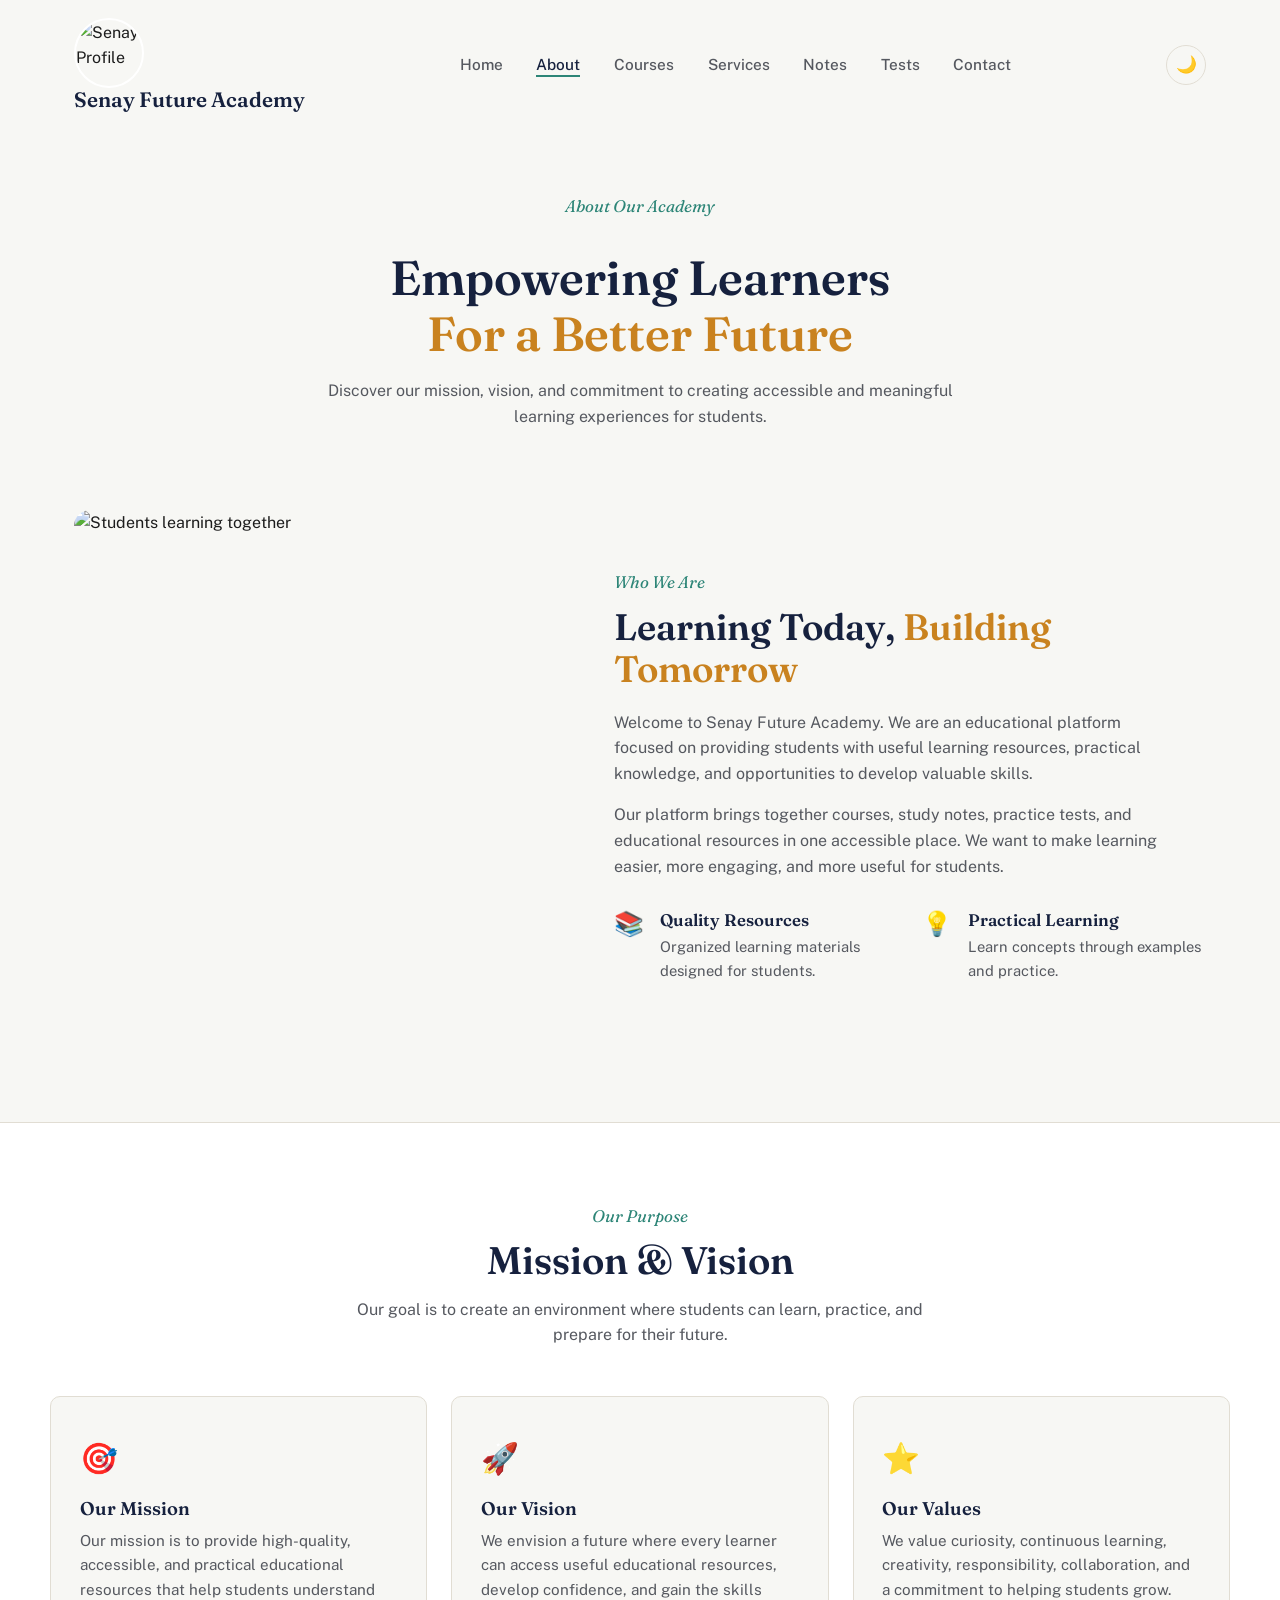
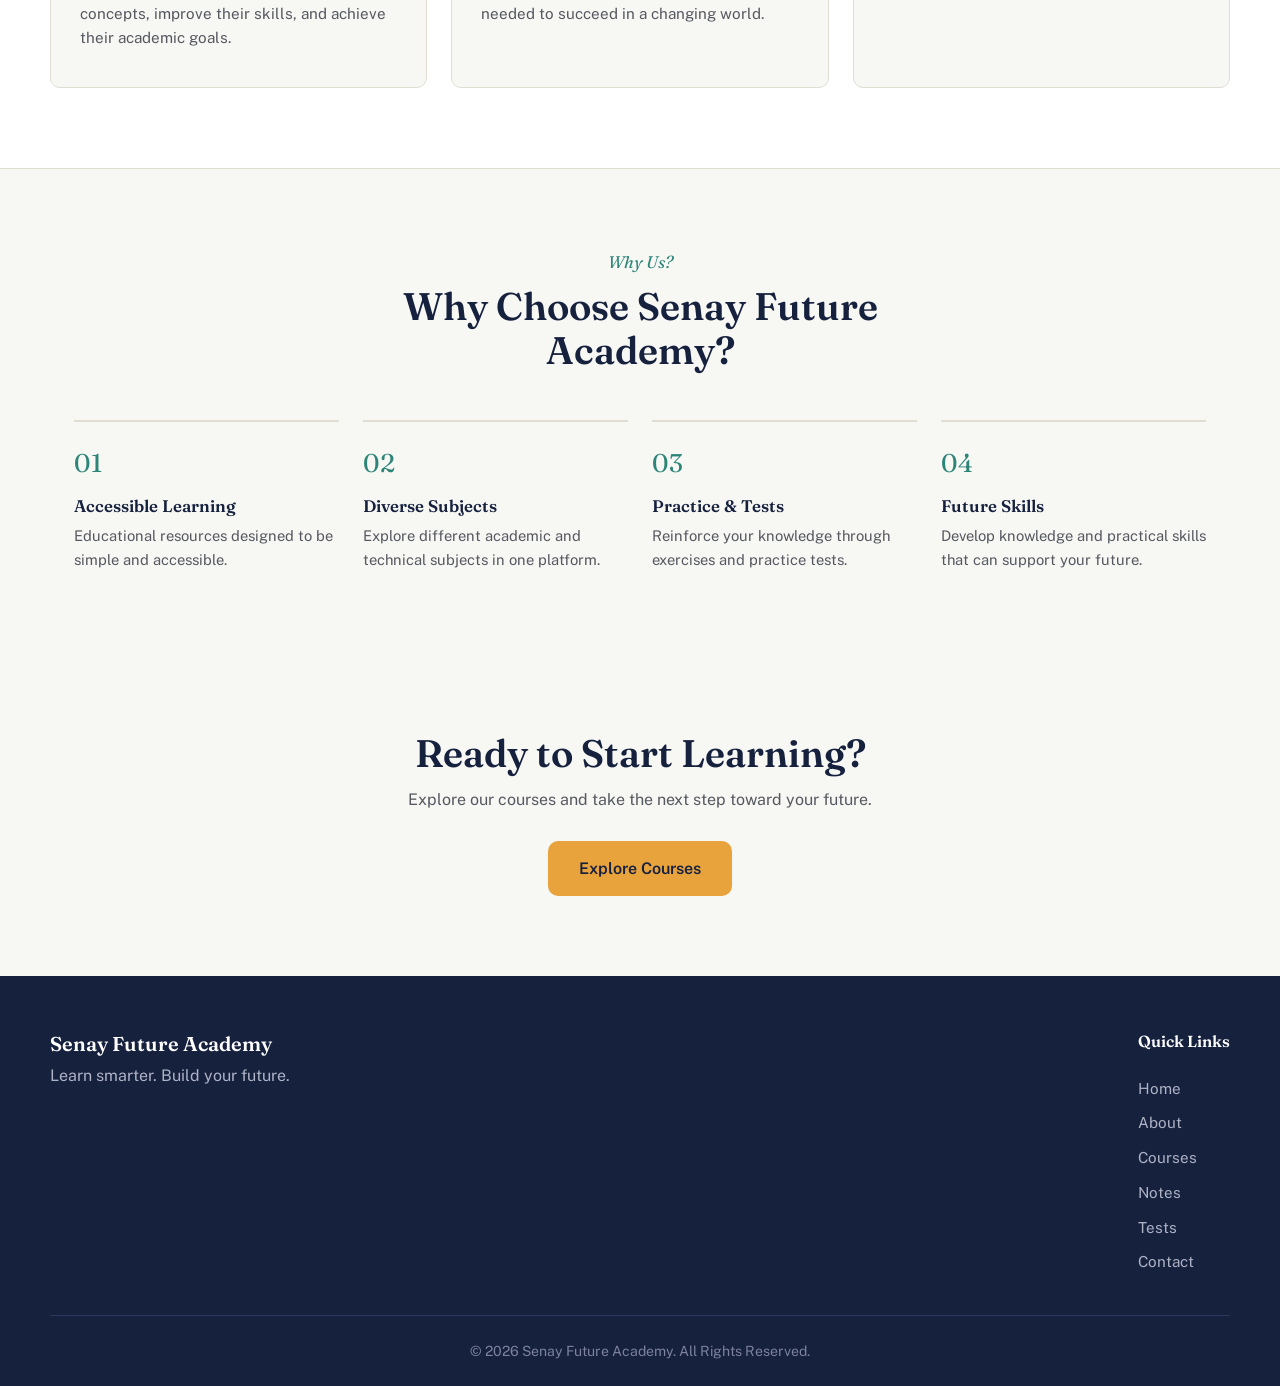
==== about.html @ 38021caa "Add files via upload" ====
<!DOCTYPE html>
<html lang="en">

<head>

    <meta charset="UTF-8">

    <meta name="viewport"
          content="width=device-width, initial-scale=1.0">

    <title>About Us | Senay Future Academy</title>

    <meta name="description"
          content="Learn about Senay Future Academy, our mission, vision, values, and commitment to quality education.">

    <link rel="stylesheet" href="style.css">

</head>


<body>


    <!-- ================= HEADER ================= -->

   <header class="header">

    <!-- Logo -->
    <div class="logo">
        
            <img src="images/profile.png" alt="Senay Profile">
            <h2>Senay Future Academy</h2>
        
    </div>


    <!-- Hamburger Button -->
    <button
        class="menu-toggle"
        id="menuToggle"
        aria-label="Open navigation menu"
        aria-expanded="false">

        ☰

    </button>


    <!-- Navigation -->
    <nav
        class="navbar"
        id="navbar"
        aria-label="Main Navigation">

        <ul>

            <li>
                <a href="index.html" class="active">
                    Home
                </a>
            </li>

            <li>
                <a href="about.html">
                    About
                </a>
            </li>

            <li>
                <a href="courses.html">
                    Courses
                </a>
            </li>

            <li>
                <a href="services.html">
                    Services
                </a>
            </li>

            <li>
                <a href="Notes.html">
                    Notes
                </a>
            </li>

            <li>
                <a href="Testes.html">
                    Tests
                </a>
            </li>

            <li>
                <a href="contact.html">
                    Contact
                </a>
            </li>

        </ul>

    </nav>


    <!-- Dark Mode -->
    <button
        id="themeToggle"
        aria-label="Toggle dark mode"
        title="Toggle dark mode">

        🌙

    </button>

</header>



    <!-- ================= ABOUT HERO ================= -->

    <main>

        <section class="about-hero">

            <div class="about-hero-content">

                <span class="hero-tag">
                    About Our Academy
                </span>

                <h1>
                    Empowering Learners
                    <span>For a Better Future</span>
                </h1>

                <p>
                    Discover our mission, vision, and commitment
                    to creating accessible and meaningful learning
                    experiences for students.
                </p>

            </div>

        </section>



        <!-- ================= WHO WE ARE ================= -->

        <section class="about-main">

            <div class="about-image-wrapper">

                <img src="images/about.jpg"
                     alt="Students learning together"
                     class="about-image">

            </div>


            <div class="about-text">

                <span class="about-label">
                    Who We Are
                </span>

                <h2>
                    Learning Today,
                    <span>Building Tomorrow</span>
                </h2>

                <p>
                    Welcome to Senay Future Academy. We are an
                    educational platform focused on providing
                    students with useful learning resources,
                    practical knowledge, and opportunities to
                    develop valuable skills.
                </p>

                <p>
                    Our platform brings together courses, study
                    notes, practice tests, and educational
                    resources in one accessible place. We want
                    to make learning easier, more engaging, and
                    more useful for students.
                </p>


                <div class="about-highlights">

                    <div class="about-highlight">

                        <div class="highlight-icon">
                            📚
                        </div>

                        <div>

                            <h3>
                                Quality Resources
                            </h3>

                            <p>
                                Organized learning materials
                                designed for students.
                            </p>

                        </div>

                    </div>


                    <div class="about-highlight">

                        <div class="highlight-icon">
                            💡
                        </div>

                        <div>

                            <h3>
                                Practical Learning
                            </h3>

                            <p>
                                Learn concepts through examples
                                and practice.
                            </p>

                        </div>

                    </div>

                </div>

            </div>

        </section>



        <!-- ================= MISSION & VISION ================= -->

        <section class="mission-section">

            <div class="section-heading">

                <span>
                    Our Purpose
                </span>

                <h2>
                    Mission & Vision
                </h2>

                <p>
                    Our goal is to create an environment where
                    students can learn, practice, and prepare
                    for their future.
                </p>

            </div>


            <div class="mission-container">


                <!-- Mission -->

                <article class="mission-card">

                    <div class="mission-icon">
                        🎯
                    </div>

                    <h3>
                        Our Mission
                    </h3>

                    <p>
                        Our mission is to provide high-quality,
                        accessible, and practical educational
                        resources that help students understand
                        concepts, improve their skills, and
                        achieve their academic goals.
                    </p>

                </article>


                <!-- Vision -->

                <article class="mission-card">

                    <div class="mission-icon">
                        🚀
                    </div>

                    <h3>
                        Our Vision
                    </h3>

                    <p>
                        We envision a future where every learner
                        can access useful educational resources,
                        develop confidence, and gain the skills
                        needed to succeed in a changing world.
                    </p>

                </article>


                <!-- Values -->

                <article class="mission-card">

                    <div class="mission-icon">
                        ⭐
                    </div>

                    <h3>
                        Our Values
                    </h3>

                    <p>
                        We value curiosity, continuous learning,
                        creativity, responsibility, collaboration,
                        and a commitment to helping students grow.
                    </p>

                </article>

            </div>

        </section>



        <!-- ================= WHY CHOOSE US ================= -->

        <section class="about-benefits">

            <div class="section-heading">

                <span>
                    Why Us?
                </span>

                <h2>
                    Why Choose Senay Future Academy?
                </h2>

            </div>


            <div class="benefits-grid">


                <div class="benefit-item">

                    <span>01</span>

                    <h3>
                        Accessible Learning
                    </h3>

                    <p>
                        Educational resources designed to be
                        simple and accessible.
                    </p>

                </div>


                <div class="benefit-item">

                    <span>02</span>

                    <h3>
                        Diverse Subjects
                    </h3>

                    <p>
                        Explore different academic and technical
                        subjects in one platform.
                    </p>

                </div>


                <div class="benefit-item">

                    <span>03</span>

                    <h3>
                        Practice & Tests
                    </h3>

                    <p>
                        Reinforce your knowledge through
                        exercises and practice tests.
                    </p>

                </div>


                <div class="benefit-item">

                    <span>04</span>

                    <h3>
                        Future Skills
                    </h3>

                    <p>
                        Develop knowledge and practical skills
                        that can support your future.
                    </p>

                </div>

            </div>

        </section>



        <!-- ================= CTA ================= -->

        <section class="cta">

            <h2>
                Ready to Start Learning?
            </h2>

            <p>
                Explore our courses and take the next step
                toward your future.
            </p>

            <a href="courses.html"
               class="btn">

                Explore Courses

            </a>

        </section>

    </main>



    <!-- ================= FOOTER ================= -->

    <footer class="footer">

        <div class="footer-content">


            <div class="footer-brand">

                <h2>
                    Senay Future Academy
                </h2>

                <p>
                    Learn smarter. Build your future.
                </p>

            </div>


            <div class="footer-links">

                <h3>
                    Quick Links
                </h3>

                <a href="index.html">
                    Home
                </a>

                <a href="about.html">
                    About
                </a>

                <a href="courses.html">
                    Courses
                </a>

                <a href="Notes.html">
                    Notes
                </a>

                <a href="tests.html">
                    Tests
                </a>

                <a href="contact.html">
                    Contact
                </a>

            </div>

        </div>


        <div class="footer-bottom">

            <p>
                &copy; 2026 Senay Future Academy.
                All Rights Reserved.
            </p>

        </div>

    </footer>



    <!-- JavaScript -->

    <script src="script.js"></script>

</body>

</html>
---- style.css ----
/* =====================================================
   SENAY FUTURE ACADEMY — STYLESHEET
   Palette:  navy #16213E · amber #E8A33D · teal #2D8577
   Type:     "Fraunces" (headings) + "Public Sans" (body/UI)
   ===================================================== */

@import url('https://fonts.googleapis.com/css2?family=Fraunces:opsz,wght@9..144,400;9..144,500;9..144,600;9..144,700&family=Public+Sans:wght@400;500;600;700&display=swap');

:root {
    /* Colors */
    --navy: #16213e;
    --navy-soft: #2a3a63;
    --amber: #e8a33d;
    --amber-dark: #c9821f;
    --teal: #2d8577;
    --paper: #f7f7f4;
    --white: #ffffff;
    --ink: #1c1c1c;
    --ink-soft: #55585f;
    --line: #e1ddd3;

    /* Type */
    --font-display: "Fraunces", Georgia, serif;
    --font-body: "Public Sans", -apple-system, BlinkMacSystemFont, sans-serif;

    /* Layout */
    --max-width: 1180px;
    --radius: 10px;
    --gap: 1.5rem;

    /* Motion */
    --ease: cubic-bezier(0.4, 0, 0.2, 1);
}

/* -------------------- Dark mode palette -------------------- */
body.dark-mode {
    --paper: #12141c;
    --white: #1a1d29;
    --ink: #f1f0ec;
    --ink-soft: #b7b8bf;
    --line: #2c2f3d;
    --navy: #e8e9f0;
    --navy-soft: #c7c9d8;
}

/* -------------------- Reset -------------------- */
* {
    margin: 0;
    padding: 0;
    box-sizing: border-box;
}

html {
    scroll-behavior: smooth;
}

body {
    font-family: var(--font-body);
    color: var(--ink);
    background: var(--paper);
    line-height: 1.6;
    transition: background 0.3s var(--ease), color 0.3s var(--ease);
    overflow-x: hidden;
}

img {
    max-width: 100%;
    display: block;
}

a {
    text-decoration: none;
    color: inherit;
}

ul {
    list-style: none;
}

h1, h2, h3 {
    font-family: var(--font-display);
    color: var(--navy);
    line-height: 1.15;
    font-weight: 600;
}

p {
    color: var(--ink-soft);
}

.container-width {
    max-width: var(--max-width);
    margin: 0 auto;
    padding: 0 1.5rem;
}

/* Respect reduced motion */
@media (prefers-reduced-motion: reduce) {
    *, *::before, *::after {
        animation-duration: 0.01ms !important;
        animation-iteration-count: 1 !important;
        transition-duration: 0.01ms !important;
        scroll-behavior: auto !important;
    }
}

/* Visible keyboard focus everywhere */
a:focus-visible,
button:focus-visible {
    outline: 2px solid var(--teal);
    outline-offset: 3px;
    border-radius: 4px;
}

/* -------------------- Buttons -------------------- */
.btn {
    display: inline-block;
    padding: 0.85rem 1.9rem;
    background: blue;
    color: var(--navy);
    font-weight: 600;
    border-radius: var(--radius);
    border: 1px solid transparent;
    transition: transform 0.2s var(--ease), background 0.2s var(--ease);
}

.btn:hover {
    background: var(--amber-dark);
    transform: translateY(-2px);
}

.secondary-btn {
    background: transparent;
    color: var(--navy);
    border: 1px solid var(--navy);
}

body.dark-mode .secondary-btn {
    color: var(--ink);
    border-color: var(--ink-soft);
}

.secondary-btn:hover {
    background: var(--navy);
    color: var(--white);
}

.center-button {
    text-align: center;
    margin-top: 2.5rem;
}

/* =====================================================
   HEADER
   ===================================================== */
.header {
    display: flex;
    align-items: center;
    justify-content: space-between;
    max-width: var(--max-width);
    margin: 0 auto;
    padding: 1.1rem 1.5rem;
    position: relative;
    z-index: 100;
}

.logo a h2 {
    font-size: 1.35rem;
    letter-spacing: -0.01em;
}

.navbar ul {
    display: flex;
    gap: 2.1rem;
}

.navbar a {
    font-weight: 500;
    font-size: 0.96rem;
    color: var(--ink-soft);
    position: relative;
    padding-bottom: 4px;
}

.navbar a::after {
    content: "";
    position: absolute;
    left: 0;
    bottom: 0;
    width: 0;
    height: 2px;
    background: var(--teal);
    transition: width 0.25s var(--ease);
}

.navbar a:hover,
.navbar a.active {
    color: var(--navy);
}

body.dark-mode .navbar a.active,
body.dark-mode .navbar a:hover {
    color: var(--ink);
}

.navbar a:hover::after,
.navbar a.active::after {
    width: 100%;
}

.menu-toggle {
    display: none;
    background: none;
    border: none;
    font-size: 1.6rem;
    color: var(--navy);
    cursor: pointer;
}

#themeToggle {
    background: none;
    border: 1px solid var(--line);
    border-radius: 50%;
    width: 40px;
    height: 40px;
    font-size: 1.05rem;
    cursor: pointer;
    transition: transform 0.3s var(--ease), background 0.2s var(--ease);
}

#themeToggle:hover {
    transform: rotate(20deg);
    background: var(--white);
}

/* -------------------- Mobile nav -------------------- */
@media (max-width: 860px) {
    .menu-toggle {
        display: block;
        order: 3;
    }

    .navbar {
        position: absolute;
        top: 100%;
        left: 0;
        right: 0;
        background: var(--white);
        border-bottom: 1px solid var(--line);
        max-height: 0;
        overflow: hidden;
        transition: max-height 0.35s var(--ease);
    }

    .navbar.open {
        max-height: 420px;
    }

    .navbar ul {
        flex-direction: column;
        gap: 0;
        padding: 0.5rem 1.5rem 1.5rem;
    }

    .navbar li {
        border-top: 1px solid var(--line);
    }

    .navbar a {
        display: block;
        padding: 0.9rem 0;
    }

    .navbar a::after {
        display: none;
    }
}

/* =====================================================
   HERO
   ===================================================== */
.hero {
    max-width: var(--max-width);
    margin: 0 auto;
    padding: 3rem 1.5rem 5rem;
    display: grid;
    grid-template-columns: 1.05fr 0.95fr;
    gap: 3rem;
    align-items: center;
}

.hero-tag {
    display: inline-block;
    font-family: var(--font-display);
    font-style: italic;
    color: var(--teal);
    font-size: 1.05rem;
    margin-bottom: 1rem;
}

.hero-text h1 {
    font-size: clamp(2.4rem, 4.2vw, 3.4rem);
    max-width: 12ch;
}

.hero-text h1 span {
    color: var(--amber-dark);
}

body.dark-mode .hero-text h1 span {
    color: var(--amber);
}

.hero-text p {
    margin: 1.4rem 0 2rem;
    max-width: 46ch;
    font-size: 1.05rem;
}

.hero-buttons {
    display: flex;
    gap: 1rem;
    flex-wrap: wrap;
}

.hero-image img {
    border-radius: 16px;
    aspect-ratio: 4 / 3.2;
    object-fit: cover;
}

@media (max-width: 860px) {
    .hero {
        grid-template-columns: 1fr;
        padding-top: 1.5rem;
        text-align: left;
    }

    .hero-image {
        order: -1;
    }
}

/* =====================================================
   SECTION HEADING (shared)
   ===================================================== */
.section-heading {
    max-width: 620px;
    margin: 0 auto 3rem;
    text-align: center;
}

.section-heading span {
    font-family: var(--font-display);
    font-style: italic;
    color: var(--teal);
    font-size: 1.05rem;
}

.section-heading h2 {
    font-size: clamp(1.9rem, 3vw, 2.4rem);
    margin: 0.5rem 0 0.9rem;
}

/* =====================================================
   FEATURES
   ===================================================== */
.features {
    max-width: var(--max-width);
    margin: 0 auto;
    padding: 2rem 1.5rem 5rem;
}

.feature-container {
    display: grid;
    grid-template-columns: repeat(4, 1fr);
    gap: var(--gap);
}

.feature-box {
    background: var(--white);
    border: 1px solid var(--line);
    border-radius: var(--radius);
    padding: 2rem 1.6rem;
    transition: border-color 0.25s var(--ease), transform 0.25s var(--ease);
}

.feature-box:hover {
    border-color: var(--teal);
    transform: translateY(-4px);
}

.feature-icon {
    font-size: 1.9rem;
    margin-bottom: 1rem;
}

.feature-box h3 {
    font-size: 1.15rem;
    margin-bottom: 0.5rem;
}

.feature-box p {
    font-size: 0.95rem;
}

@media (max-width: 860px) {
    .feature-container {
        grid-template-columns: 1fr 1fr;
    }
}

@media (max-width: 560px) {
    .feature-container {
        grid-template-columns: 1fr;
    }
}

/* =====================================================
   FEATURED COURSES
   ===================================================== */
.featured-courses {
    background: var(--white);
    padding: 5rem 1.5rem;
    border-top: 1px solid var(--line);
    border-bottom: 1px solid var(--line);
}

.course-container {
    max-width: var(--max-width);
    margin: 0 auto;
    display: grid;
    grid-template-columns: repeat(3, 1fr);
    gap: var(--gap);
}

.course-card {
    background: var(--paper);
    border: 1px solid var(--line);
    border-radius: var(--radius);
    padding: 2.2rem 1.8rem;
}

.course-icon {
    font-size: 1.9rem;
    margin-bottom: 1rem;
}

.course-card h3 {
    font-size: 1.2rem;
    margin-bottom: 0.6rem;
}

.course-card p {
    font-size: 0.95rem;
    margin-bottom: 1.2rem;
}

.course-card > a {
    color: var(--teal);
    font-weight: 600;
    font-size: 0.95rem;
}

.course-card > a:hover {
    text-decoration: underline;
}

@media (max-width: 860px) {
    .course-container {
        grid-template-columns: 1fr;
    }
}

/* =====================================================
   ABOUT PREVIEW
   ===================================================== */



   

/* =====================================================
   CTA
   ===================================================== */
.cta {
    max-width: var(--max-width);
    margin: 0 auto;
    padding: 5rem 1.5rem;
    text-align: center;
}

.cta h2 {
    font-size: clamp(1.9rem, 3vw, 2.4rem);
    margin-bottom: 0.7rem;
}

.cta p {
    margin-bottom: 1.8rem;
}

/* =====================================================
   FOOTER
   ===================================================== */
.footer {
    background: var(--navy);
    padding: 3.5rem 1.5rem 1.5rem;
}

.footer-content {
    max-width: var(--max-width);
    margin: 0 auto;
    display: flex;
    justify-content: space-between;
    flex-wrap: wrap;
    gap: 2.5rem;
    padding-bottom: 2.5rem;
    border-bottom: 1px solid #2c3760;
}

.footer-brand h2 {
    color: var(--white);
    font-size: 1.25rem;
    margin-bottom: 0.5rem;
}

.footer-brand p {
    color: #aeb3c6;
}

.footer-links h3 {
    color: var(--white);
    font-size: 1rem;
    margin-bottom: 1rem;
}

.footer-links {
    display: flex;
    flex-direction: column;
    gap: 0.65rem;
}

.footer-links a {
    color: #aeb3c6;
    font-size: 0.95rem;
}

.footer-links a:hover {
    color: var(--amber);
}

.footer-bottom {
    max-width: var(--max-width);
    margin: 0 auto;
    padding-top: 1.5rem;
    text-align: center;
}

.footer-bottom p {
    color: #7c82a0;
    font-size: 0.88rem;
}

/* =====================================================
   ENTRANCE ANIMATION (one orchestrated hero moment)
   ===================================================== */
.hero-text > * {
    opacity: 0;
    transform: translateY(14px);
    animation: rise 0.7s var(--ease) forwards;
}

.hero-tag { animation-delay: 0.05s; }
.hero-text h1 { animation-delay: 0.15s; }
.hero-text p { animation-delay: 0.25s; }
.hero-buttons { animation-delay: 0.35s; }

.hero-image {
    opacity: 0;
    animation: rise 0.8s var(--ease) 0.2s forwards;
}

@keyframes rise {
    to {
        opacity: 1;
        transform: translateY(0);
    }
}

/* Scroll-reveal for sections below the fold (class added by script.js) */
.reveal {
    opacity: 0;
    transform: translateY(18px);
    transition: opacity 0.6s var(--ease), transform 0.6s var(--ease);
}

.reveal.is-visible {
    opacity: 1;
    transform: translateY(0);
}
/* =====================================================
   SENAY FUTURE ACADEMY — STYLESHEET
   Palette:  navy #16213E · amber #E8A33D · teal #2D8577
   Type:     "Fraunces" (headings) + "Public Sans" (body/UI)
   ===================================================== */

@import url('https://fonts.googleapis.com/css2?family=Fraunces:opsz,wght@9..144,400;9..144,500;9..144,600;9..144,700&family=Public+Sans:wght@400;500;600;700&display=swap');

:root {
    /* Colors */
    --navy: #16213e;
    --navy-soft: #2a3a63;
    --amber: #e8a33d;
    --amber-dark: #c9821f;
    --teal: #2d8577;
    --paper: #f7f7f4;
    --white: #ffffff;
    --ink: #1c1c1c;
    --ink-soft: #55585f;
    --line: #e1ddd3;

    /* Type */
    --font-display: "Fraunces", Georgia, serif;
    --font-body: "Public Sans", -apple-system, BlinkMacSystemFont, sans-serif;

    /* Layout */
    --max-width: 1180px;
    --radius: 10px;
    --gap: 1.5rem;

    /* Motion */
    --ease: cubic-bezier(0.4, 0, 0.2, 1);
}

/* -------------------- Dark mode palette -------------------- */
body.dark-mode {
    --paper: #12141c;
    --white: #1a1d29;
    --ink: #f1f0ec;
    --ink-soft: #b7b8bf;
    --line: #2c2f3d;
    --navy: #e8e9f0;
    --navy-soft: #c7c9d8;
}

/* -------------------- Reset -------------------- */
* {
    margin: 0;
    padding: 0;
    box-sizing: border-box;
}

html {
    scroll-behavior: smooth;
}

body {
    font-family: var(--font-body);
    color: var(--ink);
    background: var(--paper);
    line-height: 1.6;
    transition: background 0.3s var(--ease), color 0.3s var(--ease);
    overflow-x: hidden;
}

img {
    max-width: 100%;
    display: block;
}

a {
    text-decoration: none;
    color: inherit;
}

ul {
    list-style: none;
}

h1, h2, h3 {
    font-family: var(--font-display);
    color: var(--navy);
    line-height: 1.15;
    font-weight: 600;
}

p {
    color: var(--ink-soft);
}

.container-width {
    max-width: var(--max-width);
    margin: 0 auto;
    padding: 0 1.5rem;
}

/* Respect reduced motion */
@media (prefers-reduced-motion: reduce) {
    *, *::before, *::after {
        animation-duration: 0.01ms !important;
        animation-iteration-count: 1 !important;
        transition-duration: 0.01ms !important;
        scroll-behavior: auto !important;
    }
}

/* Visible keyboard focus everywhere */
a:focus-visible,
button:focus-visible {
    outline: 2px solid var(--teal);
    outline-offset: 3px;
    border-radius: 4px;
}

/* -------------------- Buttons -------------------- */
.btn {
    display: inline-block;
    padding: 0.85rem 1.9rem;
    background: var(--amber);
    color: var(--navy);
    font-weight: 600;
    border-radius: var(--radius);
    border: 1px solid transparent;
    transition: transform 0.2s var(--ease), background 0.2s var(--ease);
}

.btn:hover {
    background: var(--amber-dark);
    transform: translateY(-2px);
}

.secondary-btn {
    background: transparent;
    color: var(--navy);
    border: 1px solid var(--navy);
}

body.dark-mode .secondary-btn {
    color: var(--ink);
    border-color: var(--ink-soft);
}

.secondary-btn:hover {
    background: var(--navy);
    color: var(--white);
}

.center-button {
    text-align: center;
    margin-top: 2.5rem;
}

/* =====================================================
   HEADER
   ===================================================== */
.header {
    display: flex;
    align-items: center;
    justify-content: space-between;
    max-width: var(--max-width);
    margin: 0 auto;
    padding: 1.1rem 1.5rem;
    position: relative;
    z-index: 100;
}

.logo a h2 {
    font-size: 1.35rem;
    letter-spacing: -0.01em;
}

.navbar ul {
    display: flex;
    gap: 2.1rem;
}

.navbar a {
    font-weight: 500;
    font-size: 0.96rem;
    color: var(--ink-soft);
    position: relative;
    padding-bottom: 4px;
}

.navbar a::after {
    content: "";
    position: absolute;
    left: 0;
    bottom: 0;
    width: 0;
    height: 2px;
    background: var(--teal);
    transition: width 0.25s var(--ease);
}

.navbar a:hover,
.navbar a.active {
    color: var(--navy);
}

body.dark-mode .navbar a.active,
body.dark-mode .navbar a:hover {
    color: var(--ink);
}

.navbar a:hover::after,
.navbar a.active::after {
    width: 100%;
}

.menu-toggle {
    display: none;
    background: none;
    border: none;
    font-size: 1.6rem;
    color: var(--navy);
    cursor: pointer;
}

#themeToggle {
    background: none;
    border: 1px solid var(--line);
    border-radius: 50%;
    width: 40px;
    height: 40px;
    font-size: 1.05rem;
    cursor: pointer;
    transition: transform 0.3s var(--ease), background 0.2s var(--ease);
}

#themeToggle:hover {
    transform: rotate(20deg);
    background: var(--white);
}

/* -------------------- Mobile nav -------------------- */
@media (max-width: 860px) {
    .menu-toggle {
        display: block;
        order: 3;
    }

    .navbar {
        position: absolute;
        top: 100%;
        left: 0;
        right: 0;
        background: var(--white);
        border-bottom: 1px solid var(--line);
        max-height: 0;
        overflow: hidden;
        transition: max-height 0.35s var(--ease);
    }

    .navbar.open {
        max-height: 420px;
    }

    .navbar ul {
        flex-direction: column;
        gap: 0;
        padding: 0.5rem 1.5rem 1.5rem;
    }

    .navbar li {
        border-top: 1px solid var(--line);
    }

    .navbar a {
        display: block;
        padding: 0.9rem 0;
    }

    .navbar a::after {
        display: none;
    }
}

/* =====================================================
   HERO
   ===================================================== */
.hero {
    max-width: var(--max-width);
    margin: 0 auto;
    padding: 3rem 1.5rem 5rem;
    display: grid;
    grid-template-columns: 1.05fr 0.95fr;
    gap: 3rem;
    align-items: center;
}

.hero-tag {
    display: inline-block;
    font-family: var(--font-display);
    font-style: italic;
    color: var(--teal);
    font-size: 1.05rem;
    margin-bottom: 1rem;
}

.hero-text h1 {
    font-size: clamp(2.4rem, 4.2vw, 3.4rem);
    max-width: 12ch;
}

.hero-text h1 span {
    color: var(--amber-dark);
}

body.dark-mode .hero-text h1 span {
    color: var(--amber);
}

.hero-text p {
    margin: 1.4rem 0 2rem;
    max-width: 46ch;
    font-size: 1.05rem;
}

.hero-buttons {
    display: flex;
    gap: 1rem;
    flex-wrap: wrap;
}

.hero-image img {
    border-radius: 16px;
    aspect-ratio: 4 / 3.2;
    object-fit: cover;
}

@media (max-width: 860px) {
    .hero {
        grid-template-columns: 1fr;
        padding-top: 1.5rem;
        text-align: left;
    }

    .hero-image {
        order: -1;
    }
}

/* =====================================================
   SECTION HEADING (shared)
   ===================================================== */
.section-heading {
    max-width: 620px;
    margin: 0 auto 3rem;
    text-align: center;
}

.section-heading span {
    font-family: var(--font-display);
    font-style: italic;
    color: var(--teal);
    font-size: 1.05rem;
}

.section-heading h2 {
    font-size: clamp(1.9rem, 3vw, 2.4rem);
    margin: 0.5rem 0 0.9rem;
}

/* =====================================================
   FEATURES
   ===================================================== */
.features {
    max-width: var(--max-width);
    margin: 0 auto;
    padding: 2rem 1.5rem 5rem;
}

.feature-container {
    display: grid;
    grid-template-columns: repeat(4, 1fr);
    gap: var(--gap);
}

.feature-box {
    background: var(--white);
    border: 1px solid var(--line);
    border-radius: var(--radius);
    padding: 2rem 1.6rem;
    transition: border-color 0.25s var(--ease), transform 0.25s var(--ease);
}

.feature-box:hover {
    border-color: var(--teal);
    transform: translateY(-4px);
}

.feature-icon {
    font-size: 1.9rem;
    margin-bottom: 1rem;
}

.feature-box h3 {
    font-size: 1.15rem;
    margin-bottom: 0.5rem;
}

.feature-box p {
    font-size: 0.95rem;
}

@media (max-width: 860px) {
    .feature-container {
        grid-template-columns: 1fr 1fr;
    }
}

@media (max-width: 560px) {
    .feature-container {
        grid-template-columns: 1fr;
    }
}

/* =====================================================
   FEATURED COURSES
   ===================================================== */
.featured-courses {
    background: var(--white);
    padding: 5rem 1.5rem;
    border-top: 1px solid var(--line);
    border-bottom: 1px solid var(--line);
}

.course-container {
    max-width: var(--max-width);
    margin: 0 auto;
    display: grid;
    grid-template-columns: repeat(3, 1fr);
    gap: var(--gap);
}

.course-card {
    background: var(--paper);
    border: 1px solid var(--line);
    border-radius: var(--radius);
    padding: 2.2rem 1.8rem;
}

.course-icon {
    font-size: 1.9rem;
    margin-bottom: 1rem;
}

.course-card h3 {
    font-size: 1.2rem;
    margin-bottom: 0.6rem;
}

.course-card p {
    font-size: 0.95rem;
    margin-bottom: 1.2rem;
}

.course-card > a {
    color: var(--teal);
    font-weight: 600;
    font-size: 0.95rem;
}

.course-card > a:hover {
    text-decoration: underline;
}

@media (max-width: 860px) {
    .course-container {
        grid-template-columns: 1fr;
    }
}

/* =====================================================
   ABOUT PREVIEW
   ===================================================== */
.about-preview {
    background: var(--navy);
    padding: 5rem 1.5rem;
}

.about-content {
    max-width: 680px;
    margin: 0 auto;
    text-align: center;
}

.about-content span {
    font-family: var(--font-display);
    font-style: italic;
    color: var(--amber);
    font-size: 1.05rem;
}

.about-content h2 {
    color: var(--white);
    font-size: clamp(1.9rem, 3vw, 2.4rem);
    margin: 0.6rem 0 1.2rem;
}

.about-content p {
    color: #d7dae5;
    margin-bottom: 2rem;
}

/* =====================================================
   CTA
   ===================================================== */
.cta {
    max-width: var(--max-width);
    margin: 0 auto;
    padding: 5rem 1.5rem;
    text-align: center;
}

.cta h2 {
    font-size: clamp(1.9rem, 3vw, 2.4rem);
    margin-bottom: 0.7rem;
}

.cta p {
    margin-bottom: 1.8rem;
}

/* =====================================================
   FOOTER
   ===================================================== */
.footer {
    background: var(--navy);
    padding: 3.5rem 1.5rem 1.5rem;
}

.footer-content {
    max-width: var(--max-width);
    margin: 0 auto;
    display: flex;
    justify-content: space-between;
    flex-wrap: wrap;
    gap: 2.5rem;
    padding-bottom: 2.5rem;
    border-bottom: 1px solid #2c3760;
}

.footer-brand h2 {
    color: var(--white);
    font-size: 1.25rem;
    margin-bottom: 0.5rem;
}

.footer-brand p {
    color: #aeb3c6;
}

.footer-links h3 {
    color: var(--white);
    font-size: 1rem;
    margin-bottom: 1rem;
}

.footer-links {
    display: flex;
    flex-direction: column;
    gap: 0.65rem;
}

.footer-links a {
    color: #aeb3c6;
    font-size: 0.95rem;
}

.footer-links a:hover {
    color: var(--amber);
}

.footer-bottom {
    max-width: var(--max-width);
    margin: 0 auto;
    padding-top: 1.5rem;
    text-align: center;
}

.footer-bottom p {
    color: #7c82a0;
    font-size: 0.88rem;
}

/* =====================================================
   ABOUT — HERO
   ===================================================== */
.about-hero {
    max-width: var(--max-width);
    margin: 0 auto;
    padding: 4rem 1.5rem 2rem;
    text-align: center;
}

.about-hero-content {
    max-width: 640px;
    margin: 0 auto;
}

.about-hero-content h1 {
    font-size: clamp(2.2rem, 4vw, 3rem);
    margin: 0.9rem 0 1.1rem;
}

.about-hero-content h1 span {
    display: block;
    color: var(--amber-dark);
}

body.dark-mode .about-hero-content h1 span {
    color: var(--amber);
}

/* =====================================================
   ABOUT — WHO WE ARE
   ===================================================== */
.about-main {
    max-width: var(--max-width);
    margin: 0 auto;
    padding: 3rem 1.5rem 5rem;
    display: grid;
    grid-template-columns: 0.9fr 1.1fr;
    gap: 3.5rem;
    align-items: center;
}

.about-image-wrapper img {
    border-radius: 16px;
    aspect-ratio: 4 / 4.4;
    object-fit: cover;
}

.about-label {
    font-family: var(--font-display);
    font-style: italic;
    color: var(--teal);
    font-size: 1.05rem;
}

.about-text h2 {
    font-size: clamp(1.9rem, 3vw, 2.3rem);
    margin: 0.6rem 0 1.2rem;
}

.about-text h2 span {
    color: var(--amber-dark);
}

body.dark-mode .about-text h2 span {
    color: var(--amber);
}

.about-text > p {
    margin-bottom: 1rem;
    max-width: 56ch;
}

.about-highlights {
    display: grid;
    grid-template-columns: 1fr 1fr;
    gap: 1.5rem;
    margin-top: 2rem;
}

.about-highlight {
    display: flex;
    gap: 1rem;
    align-items: flex-start;
}

.highlight-icon {
    font-size: 1.5rem;
    line-height: 1;
    flex-shrink: 0;
}

.about-highlight h3 {
    font-size: 1.05rem;
    margin-bottom: 0.3rem;
}

.about-highlight p {
    font-size: 0.92rem;
}

@media (max-width: 860px) {
    .about-main {
        grid-template-columns: 1fr;
    }

    .about-highlights {
        grid-template-columns: 1fr;
    }
}

/* =====================================================
   ABOUT — MISSION / VISION / VALUES
   ===================================================== */
.mission-section {
    background: var(--white);
    padding: 5rem 1.5rem;
    border-top: 1px solid var(--line);
    border-bottom: 1px solid var(--line);
}

.mission-container {
    max-width: var(--max-width);
    margin: 0 auto;
    display: grid;
    grid-template-columns: repeat(3, 1fr);
    gap: var(--gap);
}

.mission-card {
    background: var(--paper);
    border: 1px solid var(--line);
    border-radius: var(--radius);
    padding: 2.3rem 1.8rem;
    transition: border-color 0.25s var(--ease), transform 0.25s var(--ease);
}

.mission-card:hover {
    border-color: var(--teal);
    transform: translateY(-4px);
}

.mission-icon {
    font-size: 1.9rem;
    margin-bottom: 1rem;
}

.mission-card h3 {
    font-size: 1.15rem;
    margin-bottom: 0.6rem;
}

.mission-card p {
    font-size: 0.95rem;
}

@media (max-width: 860px) {
    .mission-container {
        grid-template-columns: 1fr;
    }
}

/* =====================================================
   ABOUT — WHY CHOOSE US
   ===================================================== */
.about-benefits {
    max-width: var(--max-width);
    margin: 0 auto;
    padding: 5rem 1.5rem;
}

.benefits-grid {
    display: grid;
    grid-template-columns: repeat(4, 1fr);
    gap: var(--gap);
}

.benefit-item {
    border-top: 2px solid var(--line);
    padding-top: 1.3rem;
}

.benefit-item span {
    font-family: var(--font-display);
    font-size: 1.6rem;
    color: var(--teal);
    display: block;
    margin-bottom: 0.8rem;
}

.benefit-item h3 {
    font-size: 1.05rem;
    margin-bottom: 0.5rem;
}

.benefit-item p {
    font-size: 0.92rem;
}

@media (max-width: 860px) {
    .benefits-grid {
        grid-template-columns: 1fr 1fr;
        row-gap: 2.5rem;
    }
}

@media (max-width: 560px) {
    .benefits-grid {
        grid-template-columns: 1fr;
    }
}

/* =====================================================
   ENTRANCE ANIMATION (one orchestrated hero moment)
   ===================================================== */
.hero-text > * {
    opacity: 0;
    transform: translateY(14px);
    animation: rise 0.7s var(--ease) forwards;
}

.hero-tag { animation-delay: 0.05s; }
.hero-text h1 { animation-delay: 0.15s; }
.hero-text p { animation-delay: 0.25s; }
.hero-buttons { animation-delay: 0.35s; }

.hero-image {
    opacity: 0;
    animation: rise 0.8s var(--ease) 0.2s forwards;
}

.about-hero-content > * {
    opacity: 0;
    transform: translateY(14px);
    animation: rise 0.7s var(--ease) forwards;
}

.about-hero-content .hero-tag { animation-delay: 0.05s; }
.about-hero-content h1 { animation-delay: 0.15s; }
.about-hero-content p { animation-delay: 0.25s; }

@keyframes rise {
    to {
        opacity: 1;
        transform: translateY(0);
    }
}

/* Scroll-reveal for sections below the fold (class added by script.js) */
.reveal {
    opacity: 0;
    transform: translateY(18px);
    transition: opacity 0.6s var(--ease), transform 0.6s var(--ease);
}

.reveal.is-visible {
    opacity: 1;
    transform: translateY(0);
}
/* =====================================================
   SENAY FUTURE ACADEMY — STYLESHEET
   Palette:  navy #16213E · amber #E8A33D · teal #2D8577
   Type:     "Fraunces" (headings) + "Public Sans" (body/UI)
   ===================================================== */

@import url('https://fonts.googleapis.com/css2?family=Fraunces:opsz,wght@9..144,400;9..144,500;9..144,600;9..144,700&family=Public+Sans:wght@400;500;600;700&display=swap');

:root {
    /* Colors */
    --navy: #16213e;
    --navy-soft: #2a3a63;
    --amber: #e8a33d;
    --amber-dark: #c9821f;
    --teal: #2d8577;
    --paper: #f7f7f4;
    --white: #ffffff;
    --ink: #1c1c1c;
    --ink-soft: #55585f;
    --line: #e1ddd3;

    /* Type */
    --font-display: "Fraunces", Georgia, serif;
    --font-body: "Public Sans", -apple-system, BlinkMacSystemFont, sans-serif;

    /* Layout */
    --max-width: 1180px;
    --radius: 10px;
    --gap: 1.5rem;

    /* Motion */
    --ease: cubic-bezier(0.4, 0, 0.2, 1);
}

/* -------------------- Dark mode palette -------------------- */
body.dark-mode {
    --paper: #12141c;
    --white: #1a1d29;
    --ink: #f1f0ec;
    --ink-soft: #b7b8bf;
    --line: #2c2f3d;
    --navy: #e8e9f0;
    --navy-soft: #c7c9d8;
}

/* -------------------- Reset -------------------- */
* {
    margin: 0;
    padding: 0;
    box-sizing: border-box;
}

html {
    scroll-behavior: smooth;
}

body {
    font-family: var(--font-body);
    color: var(--ink);
    background: var(--paper);
    line-height: 1.6;
    transition: background 0.3s var(--ease), color 0.3s var(--ease);
    overflow-x: hidden;
}

img {
    max-width: 100%;
    display: block;
}

a {
    text-decoration: none;
    color: inherit;
}

ul {
    list-style: none;
}

h1, h2, h3 {
    font-family: var(--font-display);
    color: var(--navy);
    line-height: 1.15;
    font-weight: 600;
}

p {
    color: var(--ink-soft);
}

.container-width {
    max-width: var(--max-width);
    margin: 0 auto;
    padding: 0 1.5rem;
}

/* Respect reduced motion */
@media (prefers-reduced-motion: reduce) {
    *, *::before, *::after {
        animation-duration: 0.01ms !important;
        animation-iteration-count: 1 !important;
        transition-duration: 0.01ms !important;
        scroll-behavior: auto !important;
    }
}

/* Visible keyboard focus everywhere */
a:focus-visible,
button:focus-visible {
    outline: 2px solid var(--teal);
    outline-offset: 3px;
    border-radius: 4px;
}

/* -------------------- Buttons -------------------- */
.btn {
    display: inline-block;
    padding: 0.85rem 1.9rem;
    background: var(--amber);
    color: var(--navy);
    font-weight: 600;
    border-radius: var(--radius);
    border: 1px solid transparent;
    transition: transform 0.2s var(--ease), background 0.2s var(--ease);
}

.btn:hover {
    background: var(--amber-dark);
    transform: translateY(-2px);
}

.secondary-btn {
    background: transparent;
    color: var(--navy);
    border: 1px solid var(--navy);
}

body.dark-mode .secondary-btn {
    color: var(--ink);
    border-color: var(--ink-soft);
}

.secondary-btn:hover {
    background: var(--navy);
    color: var(--white);
}

.center-button {
    text-align: center;
    margin-top: 2.5rem;
}

/* =====================================================
   HEADER
   ===================================================== */
.header {
    display: flex;
    align-items: center;
    justify-content: space-between;
    max-width: var(--max-width);
    margin: 0 auto;
    padding: 1.1rem 1.5rem;
    position: relative;
    z-index: 100;
}

.logo a h2 {
    font-size: 1.35rem;
    letter-spacing: -0.01em;
}

.navbar ul {
    display: flex;
    gap: 2.1rem;
}

.navbar a {
    font-weight: 500;
    font-size: 0.96rem;
    color: var(--ink-soft);
    position: relative;
    padding-bottom: 4px;
}

.navbar a::after {
    content: "";
    position: absolute;
    left: 0;
    bottom: 0;
    width: 0;
    height: 2px;
    background: var(--teal);
    transition: width 0.25s var(--ease);
}

.navbar a:hover,
.navbar a.active {
    color: var(--navy);
}

body.dark-mode .navbar a.active,
body.dark-mode .navbar a:hover {
    color: var(--ink);
}

.navbar a:hover::after,
.navbar a.active::after {
    width: 100%;
}

.menu-toggle {
    display: none;
    background: none;
    border: none;
    font-size: 1.6rem;
    color: var(--navy);
    cursor: pointer;
}

#themeToggle {
    background: none;
    border: 1px solid var(--line);
    border-radius: 50%;
    width: 40px;
    height: 40px;
    font-size: 1.05rem;
    cursor: pointer;
    transition: transform 0.3s var(--ease), background 0.2s var(--ease);
}

#themeToggle:hover {
    transform: rotate(20deg);
    background: var(--white);
}

/* -------------------- Mobile nav -------------------- */
@media (max-width: 860px) {
    .menu-toggle {
        display: block;
        order: 3;
    }

    .navbar {
        position: absolute;
        top: 100%;
        left: 0;
        right: 0;
        background: var(--white);
        border-bottom: 1px solid var(--line);
        max-height: 0;
        overflow: hidden;
        transition: max-height 0.35s var(--ease);
    }

    .navbar.open {
        max-height: 420px;
    }

    .navbar ul {
        flex-direction: column;
        gap: 0;
        padding: 0.5rem 1.5rem 1.5rem;
    }

    .navbar li {
        border-top: 1px solid var(--line);
    }

    .navbar a {
        display: block;
        padding: 0.9rem 0;
    }

    .navbar a::after {
        display: none;
    }
}

/* =====================================================
   HERO
   ===================================================== */
.hero {
    max-width: var(--max-width);
    margin: 0 auto;
    padding: 3rem 1.5rem 5rem;
    display: grid;
    grid-template-columns: 1.05fr 0.95fr;
    gap: 3rem;
    align-items: center;
}

.hero-tag {
    display: inline-block;
    font-family: var(--font-display);
    font-style: italic;
    color: var(--teal);
    font-size: 1.05rem;
    margin-bottom: 1rem;
}

.hero-text h1 {
    font-size: clamp(2.4rem, 4.2vw, 3.4rem);
    max-width: 12ch;
}

.hero-text h1 span {
    color: var(--amber-dark);
}

body.dark-mode .hero-text h1 span {
    color: var(--amber);
}

.hero-text p {
    margin: 1.4rem 0 2rem;
    max-width: 46ch;
    font-size: 1.05rem;
}

.hero-buttons {
    display: flex;
    gap: 1rem;
    flex-wrap: wrap;
}

.hero-image img {
    border-radius: 16px;
    aspect-ratio: 4 / 3.2;
    object-fit: cover;
}

@media (max-width: 860px) {
    .hero {
        grid-template-columns: 1fr;
        padding-top: 1.5rem;
        text-align: left;
    }

    .hero-image {
        order: -1;
    }
}

/* =====================================================
   SECTION HEADING (shared)
   ===================================================== */
.section-heading {
    max-width: 620px;
    margin: 0 auto 3rem;
    text-align: center;
}

.section-heading span {
    font-family: var(--font-display);
    font-style: italic;
    color: var(--teal);
    font-size: 1.05rem;
}

.section-heading h2 {
    font-size: clamp(1.9rem, 3vw, 2.4rem);
    margin: 0.5rem 0 0.9rem;
}

/* =====================================================
   FEATURES
   ===================================================== */
.features {
    max-width: var(--max-width);
    margin: 0 auto;
    padding: 2rem 1.5rem 5rem;
}

.feature-container {
    display: grid;
    grid-template-columns: repeat(4, 1fr);
    gap: var(--gap);
}

.feature-box {
    background: var(--white);
    border: 1px solid var(--line);
    border-radius: var(--radius);
    padding: 2rem 1.6rem;
    transition: border-color 0.25s var(--ease), transform 0.25s var(--ease);
}

.feature-box:hover {
    border-color: var(--teal);
    transform: translateY(-4px);
}

.feature-icon {
    font-size: 1.9rem;
    margin-bottom: 1rem;
}

.feature-box h3 {
    font-size: 1.15rem;
    margin-bottom: 0.5rem;
}

.feature-box p {
    font-size: 0.95rem;
}

@media (max-width: 860px) {
    .feature-container {
        grid-template-columns: 1fr 1fr;
    }
}

@media (max-width: 560px) {
    .feature-container {
        grid-template-columns: 1fr;
    }
}

/* =====================================================
   FEATURED COURSES
   ===================================================== */
.featured-courses {
    background: var(--white);
    padding: 5rem 1.5rem;
    border-top: 1px solid var(--line);
    border-bottom: 1px solid var(--line);
}

.course-container {
    max-width: var(--max-width);
    margin: 0 auto;
    display: grid;
    grid-template-columns: repeat(3, 1fr);
    gap: var(--gap);
}

.course-card {
    background: var(--paper);
    border: 1px solid var(--line);
    border-radius: var(--radius);
    padding: 2.2rem 1.8rem;
}

.course-icon {
    font-size: 1.9rem;
    margin-bottom: 1rem;
}

.course-card h3 {
    font-size: 1.2rem;
    margin-bottom: 0.6rem;
}

.course-card p {
    font-size: 0.95rem;
    margin-bottom: 1.2rem;
}

.course-card > a {
    color: var(--teal);
    font-weight: 600;
    font-size: 0.95rem;
}

.course-card > a:hover {
    text-decoration: underline;
}

@media (max-width: 860px) {
    .course-container {
        grid-template-columns: 1fr;
    }
}

/* =====================================================
   ABOUT PREVIEW
   ===================================================== */
.about-preview {
    background: var(--navy);
    padding: 5rem 1.5rem;
}

.about-content {
    max-width: 680px;
    margin: 0 auto;
    text-align: center;
}

.about-content span {
    font-family: var(--font-display);
    font-style: italic;
    color: var(--amber);
    font-size: 1.05rem;
}

.about-content h2 {
    color: var(--white);
    font-size: clamp(1.9rem, 3vw, 2.4rem);
    margin: 0.6rem 0 1.2rem;
}

.about-content p {
    color: #d7dae5;
    margin-bottom: 2rem;
}

/* =====================================================
   CTA
   ===================================================== */
.cta {
    max-width: var(--max-width);
    margin: 0 auto;
    padding: 5rem 1.5rem;
    text-align: center;
}

.cta h2 {
    font-size: clamp(1.9rem, 3vw, 2.4rem);
    margin-bottom: 0.7rem;
}

.cta p {
    margin-bottom: 1.8rem;
}

/* =====================================================
   FOOTER
   ===================================================== */
.footer {
    background: var(--navy);
    padding: 3.5rem 1.5rem 1.5rem;
}

.footer-content {
    max-width: var(--max-width);
    margin: 0 auto;
    display: flex;
    justify-content: space-between;
    flex-wrap: wrap;
    gap: 2.5rem;
    padding-bottom: 2.5rem;
    border-bottom: 1px solid #2c3760;
}

.footer-brand h2 {
    color: var(--white);
    font-size: 1.25rem;
    margin-bottom: 0.5rem;
}

.footer-brand p {
    color: #aeb3c6;
}

.footer-links h3 {
    color: var(--white);
    font-size: 1rem;
    margin-bottom: 1rem;
}

.footer-links {
    display: flex;
    flex-direction: column;
    gap: 0.65rem;
}

.footer-links a {
    color: #aeb3c6;
    font-size: 0.95rem;
}

.footer-links a:hover {
    color: var(--amber);
}

.footer-bottom {
    max-width: var(--max-width);
    margin: 0 auto;
    padding-top: 1.5rem;
    text-align: center;
}

.footer-bottom p {
    color: #7c82a0;
    font-size: 0.88rem;
}

/* =====================================================
   ABOUT — HERO
   ===================================================== */
.about-hero {
    max-width: var(--max-width);
    margin: 0 auto;
    padding: 4rem 1.5rem 2rem;
    text-align: center;
}

.about-hero-content {
    max-width: 640px;
    margin: 0 auto;
}

.about-hero-content h1 {
    font-size: clamp(2.2rem, 4vw, 3rem);
    margin: 0.9rem 0 1.1rem;
}

.about-hero-content h1 span {
    display: block;
    color: var(--amber-dark);
}

body.dark-mode .about-hero-content h1 span {
    color: var(--amber);
}

/* =====================================================
   ABOUT — WHO WE ARE
   ===================================================== */
.about-main {
    max-width: var(--max-width);
    margin: 0 auto;
    padding: 3rem 1.5rem 5rem;
    display: grid;
    grid-template-columns: 0.9fr 1.1fr;
    gap: 3.5rem;
    align-items: center;
}

.about-image-wrapper img {
    border-radius: 16px;
    aspect-ratio: 4 / 4.4;
    object-fit: cover;
}

.about-label {
    font-family: var(--font-display);
    font-style: italic;
    color: var(--teal);
    font-size: 1.05rem;
}

.about-text h2 {
    font-size: clamp(1.9rem, 3vw, 2.3rem);
    margin: 0.6rem 0 1.2rem;
}

.about-text h2 span {
    color: var(--amber-dark);
}

body.dark-mode .about-text h2 span {
    color: var(--amber);
}

.about-text > p {
    margin-bottom: 1rem;
    max-width: 56ch;
}

.about-highlights {
    display: grid;
    grid-template-columns: 1fr 1fr;
    gap: 1.5rem;
    margin-top: 2rem;
}

.about-highlight {
    display: flex;
    gap: 1rem;
    align-items: flex-start;
}

.highlight-icon {
    font-size: 1.5rem;
    line-height: 1;
    flex-shrink: 0;
}

.about-highlight h3 {
    font-size: 1.05rem;
    margin-bottom: 0.3rem;
}

.about-highlight p {
    font-size: 0.92rem;
}

@media (max-width: 860px) {
    .about-main {
        grid-template-columns: 1fr;
    }

    .about-highlights {
        grid-template-columns: 1fr;
    }
}

/* =====================================================
   ABOUT — MISSION / VISION / VALUES
   ===================================================== */
.mission-section {
    background: var(--white);
    padding: 5rem 1.5rem;
    border-top: 1px solid var(--line);
    border-bottom: 1px solid var(--line);
}

.mission-container {
    max-width: var(--max-width);
    margin: 0 auto;
    display: grid;
    grid-template-columns: repeat(3, 1fr);
    gap: var(--gap);
}

.mission-card {
    background: var(--paper);
    border: 1px solid var(--line);
    border-radius: var(--radius);
    padding: 2.3rem 1.8rem;
    transition: border-color 0.25s var(--ease), transform 0.25s var(--ease);
}

.mission-card:hover {
    border-color: var(--teal);
    transform: translateY(-4px);
}

.mission-icon {
    font-size: 1.9rem;
    margin-bottom: 1rem;
}

.mission-card h3 {
    font-size: 1.15rem;
    margin-bottom: 0.6rem;
}

.mission-card p {
    font-size: 0.95rem;
}

@media (max-width: 860px) {
    .mission-container {
        grid-template-columns: 1fr;
    }
}

/* =====================================================
   ABOUT — WHY CHOOSE US
   ===================================================== */
.about-benefits {
    max-width: var(--max-width);
    margin: 0 auto;
    padding: 5rem 1.5rem;
}

.benefits-grid {
    display: grid;
    grid-template-columns: repeat(4, 1fr);
    gap: var(--gap);
}

.benefit-item {
    border-top: 2px solid var(--line);
    padding-top: 1.3rem;
}

.benefit-item span {
    font-family: var(--font-display);
    font-size: 1.6rem;
    color: var(--teal);
    display: block;
    margin-bottom: 0.8rem;
}

.benefit-item h3 {
    font-size: 1.05rem;
    margin-bottom: 0.5rem;
}

.benefit-item p {
    font-size: 0.92rem;
}

@media (max-width: 860px) {
    .benefits-grid {
        grid-template-columns: 1fr 1fr;
        row-gap: 2.5rem;
    }
}

@media (max-width: 560px) {
    .benefits-grid {
        grid-template-columns: 1fr;
    }
}

/* =====================================================
   COURSES — HERO
   ===================================================== */
.courses-hero {
    max-width: var(--max-width);
    margin: 0 auto;
    padding: 4rem 1.5rem 2rem;
    text-align: center;
}

.courses-hero-content {
    max-width: 640px;
    margin: 0 auto;
}

.courses-hero-content h1 {
    font-size: clamp(2.2rem, 4vw, 3rem);
    margin: 0.9rem 0 1.1rem;
}

.courses-hero-content h1 span {
    color: var(--amber-dark);
}

body.dark-mode .courses-hero-content h1 span {
    color: var(--amber);
}

/* =====================================================
   COURSES — SEARCH
   ===================================================== */
.course-search {
    background: var(--white);
    border-top: 1px solid var(--line);
    border-bottom: 1px solid var(--line);
    padding: 3rem 1.5rem;
}

.search-container {
    max-width: 640px;
    margin: 0 auto;
    text-align: center;
}

.search-container h2 {
    font-size: 1.5rem;
    margin-bottom: 0.5rem;
}

.search-container > p {
    margin-bottom: 1.6rem;
}

.search-box {
    display: flex;
    gap: 0.75rem;
    max-width: 480px;
    margin: 0 auto;
}

.search-box input {
    flex: 1;
    padding: 0.85rem 1.1rem;
    border: 1px solid var(--line);
    border-radius: var(--radius);
    background: var(--paper);
    color: var(--ink);
    font-family: var(--font-body);
    font-size: 0.95rem;
}

.search-box input:focus {
    outline: none;
    border-color: var(--teal);
}

.search-box button {
    padding: 0.85rem 1.4rem;
    border: none;
    border-radius: var(--radius);
    background: var(--navy);
    color: var(--white);
    font-family: var(--font-body);
    font-weight: 600;
    font-size: 0.92rem;
    cursor: pointer;
    transition: background 0.2s var(--ease);
    white-space: nowrap;
}

.search-box button:hover {
    background: var(--navy-soft);
}

/* =====================================================
   COURSES — CATEGORY FILTERS
   ===================================================== */
.categories-section {
    max-width: var(--max-width);
    margin: 0 auto;
    padding: 4rem 1.5rem 1rem;
}

.category-buttons {
    display: flex;
    flex-wrap: wrap;
    justify-content: center;
    gap: 0.7rem;
}

.category-btn {
    padding: 0.6rem 1.3rem;
    border: 1px solid var(--line);
    border-radius: 999px;
    background: var(--white);
    color: var(--ink-soft);
    font-family: var(--font-body);
    font-size: 0.9rem;
    font-weight: 500;
    cursor: pointer;
    transition: background 0.2s var(--ease), color 0.2s var(--ease), border-color 0.2s var(--ease);
}

.category-btn:hover {
    border-color: var(--teal);
    color: var(--navy);
}

.category-btn.active {
    background: var(--navy);
    border-color: var(--navy);
    color: var(--white);
}

/* =====================================================
   COURSES — GRID
   ===================================================== */
.courses-list {
    max-width: var(--max-width);
    margin: 0 auto;
    padding: 3rem 1.5rem 5rem;
}

.course-grid {
    display: grid;
    grid-template-columns: repeat(3, 1fr);
    gap: var(--gap);
}

.course-grid .course-card {
    position: relative;
    transition: border-color 0.25s var(--ease), transform 0.25s var(--ease);
}

.course-grid .course-card:hover {
    border-color: var(--teal);
    transform: translateY(-4px);
}

.course-card-icon {
    font-size: 1.9rem;
    margin-bottom: 0.9rem;
}

.course-level {
    display: inline-block;
    font-size: 0.78rem;
    font-weight: 600;
    color: var(--teal);
    background: rgba(45, 133, 119, 0.1);
    padding: 0.25rem 0.7rem;
    border-radius: 999px;
    margin-bottom: 0.9rem;
}

.course-grid .course-card h3 {
    font-size: 1.15rem;
    margin-bottom: 0.5rem;
}

.course-grid .course-card > p {
    font-size: 0.93rem;
    margin-bottom: 1.1rem;
}

.course-info {
    display: flex;
    gap: 1rem;
    font-size: 0.85rem;
    color: var(--ink-soft);
    margin-bottom: 1.2rem;
}

.course-link {
    color: var(--teal);
    font-weight: 600;
    font-size: 0.92rem;
}

.course-link:hover {
    text-decoration: underline;
}

@media (max-width: 860px) {
    .course-grid {
        grid-template-columns: 1fr 1fr;
    }
}

@media (max-width: 560px) {
    .course-grid {
        grid-template-columns: 1fr;
    }

    .search-box {
        flex-direction: column;
    }
}

/* No results state */
.no-courses {
    text-align: center;
    padding: 3.5rem 1.5rem;
    color: var(--ink-soft);
}

.no-courses > div {
    font-size: 2rem;
    margin-bottom: 0.8rem;
}

.no-courses h3 {
    font-size: 1.2rem;
    margin-bottom: 0.4rem;
}

/* =====================================================
   ENTRANCE ANIMATION (one orchestrated hero moment)
   ===================================================== */
.hero-text > * {
    opacity: 0;
    transform: translateY(14px);
    animation: rise 0.7s var(--ease) forwards;
}

.hero-tag { animation-delay: 0.05s; }
.hero-text h1 { animation-delay: 0.15s; }
.hero-text p { animation-delay: 0.25s; }
.hero-buttons { animation-delay: 0.35s; }

.hero-image {
    opacity: 0;
    animation: rise 0.8s var(--ease) 0.2s forwards;
}

.about-hero-content > * {
    opacity: 0;
    transform: translateY(14px);
    animation: rise 0.7s var(--ease) forwards;
}

.about-hero-content .hero-tag { animation-delay: 0.05s; }
.about-hero-content h1 { animation-delay: 0.15s; }
.about-hero-content p { animation-delay: 0.25s; }

.courses-hero-content > * {
    opacity: 0;
    transform: translateY(14px);
    animation: rise 0.7s var(--ease) forwards;
}

.courses-hero-content .hero-tag { animation-delay: 0.05s; }
.courses-hero-content h1 { animation-delay: 0.15s; }
.courses-hero-content p { animation-delay: 0.25s; }

@keyframes rise {
    to {
        opacity: 1;
        transform: translateY(0);
    }
}

/* Scroll-reveal for sections below the fold (class added by script.js) */
.reveal {
    opacity: 0;
    transform: translateY(18px);
    transition: opacity 0.6s var(--ease), transform 0.6s var(--ease);
}

.reveal.is-visible {
    opacity: 1;
    transform: translateY(0);
}
/* =====================================================
   SENAY FUTURE ACADEMY — STYLESHEET
   Palette:  navy #16213E · amber #E8A33D · teal #2D8577
   Type:     "Fraunces" (headings) + "Public Sans" (body/UI)
   ===================================================== */

@import url('https://fonts.googleapis.com/css2?family=Fraunces:opsz,wght@9..144,400;9..144,500;9..144,600;9..144,700&family=Public+Sans:wght@400;500;600;700&display=swap');

:root {
    /* Colors */
    --navy: #16213e;
    --navy-soft: #2a3a63;
    --amber: #e8a33d;
    --amber-dark: #c9821f;
    --teal: #2d8577;
    --paper: #f7f7f4;
    --white: #ffffff;
    --ink: #1c1c1c;
    --ink-soft: #55585f;
    --line: #e1ddd3;

    /* Type */
    --font-display: "Fraunces", Georgia, serif;
    --font-body: "Public Sans", -apple-system, BlinkMacSystemFont, sans-serif;

    /* Layout */
    --max-width: 1180px;
    --radius: 10px;
    --gap: 1.5rem;

    /* Motion */
    --ease: cubic-bezier(0.4, 0, 0.2, 1);
}

/* -------------------- Dark mode palette -------------------- */
body.dark-mode {
    --paper: #12141c;
    --white: #1a1d29;
    --ink: #f1f0ec;
    --ink-soft: #b7b8bf;
    --line: #2c2f3d;
    --navy: #e8e9f0;
    --navy-soft: #c7c9d8;
}

/* -------------------- Reset -------------------- */
* {
    margin: 0;
    padding: 0;
    box-sizing: border-box;
}

html {
    scroll-behavior: smooth;
}

body {
    font-family: var(--font-body);
    color: var(--ink);
    background: var(--paper);
    line-height: 1.6;
    transition: background 0.3s var(--ease), color 0.3s var(--ease);
    overflow-x: hidden;
}

img {
    max-width: 100%;
    display: block;
}

a {
    text-decoration: none;
    color: inherit;
}

ul {
    list-style: none;
}

h1, h2, h3 {
    font-family: var(--font-display);
    color: var(--navy);
    line-height: 1.15;
    font-weight: 600;
}

p {
    color: var(--ink-soft);
}

.container-width {
    max-width: var(--max-width);
    margin: 0 auto;
    padding: 0 1.5rem;
}

/* Respect reduced motion */
@media (prefers-reduced-motion: reduce) {
    *, *::before, *::after {
        animation-duration: 0.01ms !important;
        animation-iteration-count: 1 !important;
        transition-duration: 0.01ms !important;
        scroll-behavior: auto !important;
    }
}

/* Visible keyboard focus everywhere */
a:focus-visible,
button:focus-visible {
    outline: 2px solid var(--teal);
    outline-offset: 3px;
    border-radius: 4px;
}

/* -------------------- Buttons -------------------- */
.btn {
    display: inline-block;
    padding: 0.85rem 1.9rem;
    background: var(--amber);
    color: var(--navy);
    font-weight: 600;
    border-radius: var(--radius);
    border: 1px solid transparent;
    transition: transform 0.2s var(--ease), background 0.2s var(--ease);
}

.btn:hover {
    background: var(--amber-dark);
    transform: translateY(-2px);
}

.secondary-btn {
    background: transparent;
    color: var(--navy);
    border: 1px solid var(--navy);
}

body.dark-mode .secondary-btn {
    color: var(--ink);
    border-color: var(--ink-soft);
}

.secondary-btn:hover {
    background: var(--navy);
    color: var(--white);
}

.center-button {
    text-align: center;
    margin-top: 2.5rem;
}

/* =====================================================
   HEADER
   ===================================================== */
.header {
    display: flex;
    align-items: center;
    justify-content: space-between;
    max-width: var(--max-width);
    margin: 0 auto;
    padding: 1.1rem 1.5rem;
    position: relative;
    z-index: 100;
}

.logo a h2 {
    font-size: 1.35rem;
    letter-spacing: -0.01em;
}

.navbar ul {
    display: flex;
    gap: 2.1rem;
}

.navbar a {
    font-weight: 500;
    font-size: 0.96rem;
    color: var(--ink-soft);
    position: relative;
    padding-bottom: 4px;
}

.navbar a::after {
    content: "";
    position: absolute;
    left: 0;
    bottom: 0;
    width: 0;
    height: 2px;
    background: var(--teal);
    transition: width 0.25s var(--ease);
}

.navbar a:hover,
.navbar a.active {
    color: var(--navy);
}

body.dark-mode .navbar a.active,
body.dark-mode .navbar a:hover {
    color: var(--ink);
}

.navbar a:hover::after,
.navbar a.active::after {
    width: 100%;
}

.menu-toggle {
    display: none;
    background: none;
    border: none;
    font-size: 1.6rem;
    color: var(--navy);
    cursor: pointer;
}

#themeToggle {
    background: none;
    border: 1px solid var(--line);
    border-radius: 50%;
    width: 40px;
    height: 40px;
    font-size: 1.05rem;
    cursor: pointer;
    transition: transform 0.3s var(--ease), background 0.2s var(--ease);
}

#themeToggle:hover {
    transform: rotate(20deg);
    background: var(--white);
}

/* -------------------- Mobile nav -------------------- */
@media (max-width: 860px) {
    .menu-toggle {
        display: block;
        order: 3;
    }

    .navbar {
        position: absolute;
        top: 100%;
        left: 0;
        right: 0;
        background: var(--white);
        border-bottom: 1px solid var(--line);
        max-height: 0;
        overflow: hidden;
        transition: max-height 0.35s var(--ease);
    }

    .navbar.open {
        max-height: 420px;
    }

    .navbar ul {
        flex-direction: column;
        gap: 0;
        padding: 0.5rem 1.5rem 1.5rem;
    }

    .navbar li {
        border-top: 1px solid var(--line);
    }

    .navbar a {
        display: block;
        padding: 0.9rem 0;
    }

    .navbar a::after {
        display: none;
    }
}

/* =====================================================
   HERO
   ===================================================== */
.hero {
    max-width: var(--max-width);
    margin: 0 auto;
    padding: 3rem 1.5rem 5rem;
    display: grid;
    grid-template-columns: 1.05fr 0.95fr;
    gap: 3rem;
    align-items: center;
}

.hero-tag {
    display: inline-block;
    font-family: var(--font-display);
    font-style: italic;
    color: var(--teal);
    font-size: 1.05rem;
    margin-bottom: 1rem;
}

.hero-text h1 {
    font-size: clamp(2.4rem, 4.2vw, 3.4rem);
    max-width: 12ch;
}

.hero-text h1 span {
    color: var(--amber-dark);
}

body.dark-mode .hero-text h1 span {
    color: var(--amber);
}

.hero-text p {
    margin: 1.4rem 0 2rem;
    max-width: 46ch;
    font-size: 1.05rem;
}

.hero-buttons {
    display: flex;
    gap: 1rem;
    flex-wrap: wrap;
}

.hero-image img {
    border-radius: 16px;
    aspect-ratio: 4 / 3.2;
    object-fit: cover;
}

@media (max-width: 860px) {
    .hero {
        grid-template-columns: 1fr;
        padding-top: 1.5rem;
        text-align: left;
    }

    .hero-image {
        order: -1;
    }
}

/* =====================================================
   SECTION HEADING (shared)
   ===================================================== */
.section-heading {
    max-width: 620px;
    margin: 0 auto 3rem;
    text-align: center;
}

.section-heading span {
    font-family: var(--font-display);
    font-style: italic;
    color: var(--teal);
    font-size: 1.05rem;
}

.section-heading h2 {
    font-size: clamp(1.9rem, 3vw, 2.4rem);
    margin: 0.5rem 0 0.9rem;
}

/* =====================================================
   FEATURES
   ===================================================== */
.features {
    max-width: var(--max-width);
    margin: 0 auto;
    padding: 2rem 1.5rem 5rem;
}

.feature-container {
    display: grid;
    grid-template-columns: repeat(4, 1fr);
    gap: var(--gap);
}

.feature-box {
    background: var(--white);
    border: 1px solid var(--line);
    border-radius: var(--radius);
    padding: 2rem 1.6rem;
    transition: border-color 0.25s var(--ease), transform 0.25s var(--ease);
}

.feature-box:hover {
    border-color: var(--teal);
    transform: translateY(-4px);
}

.feature-icon {
    font-size: 1.9rem;
    margin-bottom: 1rem;
}

.feature-box h3 {
    font-size: 1.15rem;
    margin-bottom: 0.5rem;
}

.feature-box p {
    font-size: 0.95rem;
}

@media (max-width: 860px) {
    .feature-container {
        grid-template-columns: 1fr 1fr;
    }
}

@media (max-width: 560px) {
    .feature-container {
        grid-template-columns: 1fr;
    }
}

/* =====================================================
   FEATURED COURSES
   ===================================================== */
.featured-courses {
    background: var(--white);
    padding: 5rem 1.5rem;
    border-top: 1px solid var(--line);
    border-bottom: 1px solid var(--line);
}

.course-container {
    max-width: var(--max-width);
    margin: 0 auto;
    display: grid;
    grid-template-columns: repeat(3, 1fr);
    gap: var(--gap);
}

.course-card {
    background: var(--paper);
    border: 1px solid var(--line);
    border-radius: var(--radius);
    padding: 2.2rem 1.8rem;
}

.course-icon {
    font-size: 1.9rem;
    margin-bottom: 1rem;
}

.course-card h3 {
    font-size: 1.2rem;
    margin-bottom: 0.6rem;
}

.course-card p {
    font-size: 0.95rem;
    margin-bottom: 1.2rem;
}

.course-card > a {
    color: var(--teal);
    font-weight: 600;
    font-size: 0.95rem;
}

.course-card > a:hover {
    text-decoration: underline;
}

@media (max-width: 860px) {
    .course-container {
        grid-template-columns: 1fr;
    }
}

/* =====================================================
   ABOUT PREVIEW
   ===================================================== */
.about-preview {
    background: var(--navy);
    padding: 5rem 1.5rem;
}

.about-content {
    max-width: 680px;
    margin: 0 auto;
    text-align: center;
}

.about-content span {
    font-family: var(--font-display);
    font-style: italic;
    color: var(--amber);
    font-size: 1.05rem;
}

.about-content h2 {
    color: var(--white);
    font-size: clamp(1.9rem, 3vw, 2.4rem);
    margin: 0.6rem 0 1.2rem;
}

.about-content p {
    color: #d7dae5;
    margin-bottom: 2rem;
}

/* =====================================================
   CTA
   ===================================================== */
.cta {
    max-width: var(--max-width);
    margin: 0 auto;
    padding: 5rem 1.5rem;
    text-align: center;
}

.cta h2 {
    font-size: clamp(1.9rem, 3vw, 2.4rem);
    margin-bottom: 0.7rem;
}

.cta p {
    margin-bottom: 1.8rem;
}

/* =====================================================
   FOOTER
   ===================================================== */
.footer {
    background: var(--navy);
    padding: 3.5rem 1.5rem 1.5rem;
}

.footer-content {
    max-width: var(--max-width);
    margin: 0 auto;
    display: flex;
    justify-content: space-between;
    flex-wrap: wrap;
    gap: 2.5rem;
    padding-bottom: 2.5rem;
    border-bottom: 1px solid #2c3760;
}

.footer-brand h2 {
    color: var(--white);
    font-size: 1.25rem;
    margin-bottom: 0.5rem;
}

.footer-brand p {
    color: #aeb3c6;
}

.footer-links h3 {
    color: var(--white);
    font-size: 1rem;
    margin-bottom: 1rem;
}

.footer-links {
    display: flex;
    flex-direction: column;
    gap: 0.65rem;
}

.footer-links a {
    color: #aeb3c6;
    font-size: 0.95rem;
}

.footer-links a:hover {
    color: var(--amber);
}

.footer-bottom {
    max-width: var(--max-width);
    margin: 0 auto;
    padding-top: 1.5rem;
    text-align: center;
}

.footer-bottom p {
    color: #7c82a0;
    font-size: 0.88rem;
}

/* =====================================================
   ABOUT — HERO
   ===================================================== */
.about-hero {
    max-width: var(--max-width);
    margin: 0 auto;
    padding: 4rem 1.5rem 2rem;
    text-align: center;
}

.about-hero-content {
    max-width: 640px;
    margin: 0 auto;
}

.about-hero-content h1 {
    font-size: clamp(2.2rem, 4vw, 3rem);
    margin: 0.9rem 0 1.1rem;
}

.about-hero-content h1 span {
    display: block;
    color: var(--amber-dark);
}

body.dark-mode .about-hero-content h1 span {
    color: var(--amber);
}

/* =====================================================
   ABOUT — WHO WE ARE
   ===================================================== */
.about-main {
    max-width: var(--max-width);
    margin: 0 auto;
    padding: 3rem 1.5rem 5rem;
    display: grid;
    grid-template-columns: 0.9fr 1.1fr;
    gap: 3.5rem;
    align-items: center;
}

.about-image-wrapper img {
    border-radius: 16px;
    aspect-ratio: 4 / 4.4;
    object-fit: cover;
}

.about-label {
    font-family: var(--font-display);
    font-style: italic;
    color: var(--teal);
    font-size: 1.05rem;
}

.about-text h2 {
    font-size: clamp(1.9rem, 3vw, 2.3rem);
    margin: 0.6rem 0 1.2rem;
}

.about-text h2 span {
    color: var(--amber-dark);
}

body.dark-mode .about-text h2 span {
    color: var(--amber);
}

.about-text > p {
    margin-bottom: 1rem;
    max-width: 56ch;
}

.about-highlights {
    display: grid;
    grid-template-columns: 1fr 1fr;
    gap: 1.5rem;
    margin-top: 2rem;
}

.about-highlight {
    display: flex;
    gap: 1rem;
    align-items: flex-start;
}

.highlight-icon {
    font-size: 1.5rem;
    line-height: 1;
    flex-shrink: 0;
}

.about-highlight h3 {
    font-size: 1.05rem;
    margin-bottom: 0.3rem;
}

.about-highlight p {
    font-size: 0.92rem;
}

@media (max-width: 860px) {
    .about-main {
        grid-template-columns: 1fr;
    }

    .about-highlights {
        grid-template-columns: 1fr;
    }
}

/* =====================================================
   ABOUT — MISSION / VISION / VALUES
   ===================================================== */
.mission-section {
    background: var(--white);
    padding: 5rem 1.5rem;
    border-top: 1px solid var(--line);
    border-bottom: 1px solid var(--line);
}

.mission-container {
    max-width: var(--max-width);
    margin: 0 auto;
    display: grid;
    grid-template-columns: repeat(3, 1fr);
    gap: var(--gap);
}

.mission-card {
    background: var(--paper);
    border: 1px solid var(--line);
    border-radius: var(--radius);
    padding: 2.3rem 1.8rem;
    transition: border-color 0.25s var(--ease), transform 0.25s var(--ease);
}

.mission-card:hover {
    border-color: var(--teal);
    transform: translateY(-4px);
}

.mission-icon {
    font-size: 1.9rem;
    margin-bottom: 1rem;
}

.mission-card h3 {
    font-size: 1.15rem;
    margin-bottom: 0.6rem;
}

.mission-card p {
    font-size: 0.95rem;
}

@media (max-width: 860px) {
    .mission-container {
        grid-template-columns: 1fr;
    }
}

/* =====================================================
   ABOUT — WHY CHOOSE US
   ===================================================== */
.about-benefits {
    max-width: var(--max-width);
    margin: 0 auto;
    padding: 5rem 1.5rem;
}

.benefits-grid {
    display: grid;
    grid-template-columns: repeat(4, 1fr);
    gap: var(--gap);
}

.benefit-item {
    border-top: 2px solid var(--line);
    padding-top: 1.3rem;
}

.benefit-item span {
    font-family: var(--font-display);
    font-size: 1.6rem;
    color: var(--teal);
    display: block;
    margin-bottom: 0.8rem;
}

.benefit-item h3 {
    font-size: 1.05rem;
    margin-bottom: 0.5rem;
}

.benefit-item p {
    font-size: 0.92rem;
}

@media (max-width: 860px) {
    .benefits-grid {
        grid-template-columns: 1fr 1fr;
        row-gap: 2.5rem;
    }
}

@media (max-width: 560px) {
    .benefits-grid {
        grid-template-columns: 1fr;
    }
}

/* =====================================================
   COURSES — HERO
   ===================================================== */
.courses-hero {
    max-width: var(--max-width);
    margin: 0 auto;
    padding: 4rem 1.5rem 2rem;
    text-align: center;
}

.courses-hero-content {
    max-width: 640px;
    margin: 0 auto;
}

.courses-hero-content h1 {
    font-size: clamp(2.2rem, 4vw, 3rem);
    margin: 0.9rem 0 1.1rem;
}

.courses-hero-content h1 span {
    color: var(--amber-dark);
}

body.dark-mode .courses-hero-content h1 span {
    color: var(--amber);
}

/* =====================================================
   COURSES — SEARCH
   ===================================================== */
.course-search {
    background: var(--white);
    border-top: 1px solid var(--line);
    border-bottom: 1px solid var(--line);
    padding: 3rem 1.5rem;
}

.search-container {
    max-width: 640px;
    margin: 0 auto;
    text-align: center;
}

.search-container h2 {
    font-size: 1.5rem;
    margin-bottom: 0.5rem;
}

.search-container > p {
    margin-bottom: 1.6rem;
}

.search-box {
    display: flex;
    gap: 0.75rem;
    max-width: 480px;
    margin: 0 auto;
}

.search-box input {
    flex: 1;
    padding: 0.85rem 1.1rem;
    border: 1px solid var(--line);
    border-radius: var(--radius);
    background: var(--paper);
    color: var(--ink);
    font-family: var(--font-body);
    font-size: 0.95rem;
}

.search-box input:focus {
    outline: none;
    border-color: var(--teal);
}

.search-box button {
    padding: 0.85rem 1.4rem;
    border: none;
    border-radius: var(--radius);
    background: var(--navy);
    color: var(--white);
    font-family: var(--font-body);
    font-weight: 600;
    font-size: 0.92rem;
    cursor: pointer;
    transition: background 0.2s var(--ease);
    white-space: nowrap;
}

.search-box button:hover {
    background: var(--navy-soft);
}

/* =====================================================
   COURSES — CATEGORY FILTERS
   ===================================================== */
.categories-section {
    max-width: var(--max-width);
    margin: 0 auto;
    padding: 4rem 1.5rem 1rem;
}

.category-buttons {
    display: flex;
    flex-wrap: wrap;
    justify-content: center;
    gap: 0.7rem;
}

.category-btn {
    padding: 0.6rem 1.3rem;
    border: 1px solid var(--line);
    border-radius: 999px;
    background: var(--white);
    color: var(--ink-soft);
    font-family: var(--font-body);
    font-size: 0.9rem;
    font-weight: 500;
    cursor: pointer;
    transition: background 0.2s var(--ease), color 0.2s var(--ease), border-color 0.2s var(--ease);
}

.category-btn:hover {
    border-color: var(--teal);
    color: var(--navy);
}

.category-btn.active {
    background: var(--navy);
    border-color: var(--navy);
    color: var(--white);
}

/* =====================================================
   COURSES — GRID
   ===================================================== */
.courses-list {
    max-width: var(--max-width);
    margin: 0 auto;
    padding: 3rem 1.5rem 5rem;
}

.course-grid {
    display: grid;
    grid-template-columns: repeat(3, 1fr);
    gap: var(--gap);
}

.course-grid .course-card {
    position: relative;
    transition: border-color 0.25s var(--ease), transform 0.25s var(--ease);
}

.course-grid .course-card:hover {
    border-color: var(--teal);
    transform: translateY(-4px);
}

.course-card-icon {
    font-size: 1.9rem;
    margin-bottom: 0.9rem;
}

.course-level {
    display: inline-block;
    font-size: 0.78rem;
    font-weight: 600;
    color: var(--teal);
    background: rgba(45, 133, 119, 0.1);
    padding: 0.25rem 0.7rem;
    border-radius: 999px;
    margin-bottom: 0.9rem;
}

.course-grid .course-card h3 {
    font-size: 1.15rem;
    margin-bottom: 0.5rem;
}

.course-grid .course-card > p {
    font-size: 0.93rem;
    margin-bottom: 1.1rem;
}

.course-info {
    display: flex;
    gap: 1rem;
    font-size: 0.85rem;
    color: var(--ink-soft);
    margin-bottom: 1.2rem;
}

.course-link {
    color: var(--teal);
    font-weight: 600;
    font-size: 0.92rem;
}

.course-link:hover {
    text-decoration: underline;
}

@media (max-width: 860px) {
    .course-grid {
        grid-template-columns: 1fr 1fr;
    }
}

@media (max-width: 560px) {
    .course-grid {
        grid-template-columns: 1fr;
    }

    .search-box {
        flex-direction: column;
    }
}

/* No results state */
.no-courses {
    text-align: center;
    padding: 3.5rem 1.5rem;
    color: var(--ink-soft);
}

.no-courses > div {
    font-size: 2rem;
    margin-bottom: 0.8rem;
}

.no-courses h3 {
    font-size: 1.2rem;
    margin-bottom: 0.4rem;
}

/* =====================================================
   SERVICES — HERO
   ===================================================== */
.services-hero {
    max-width: var(--max-width);
    margin: 0 auto;
    padding: 4rem 1.5rem 2rem;
    text-align: center;
}

.services-hero-content {
    max-width: 640px;
    margin: 0 auto;
}

.services-hero-content h1 {
    font-size: clamp(2.2rem, 4vw, 3rem);
    margin: 0.9rem 0 1.1rem;
}

.services-hero-content h1 span {
    color: var(--amber-dark);
}

body.dark-mode .services-hero-content h1 span {
    color: var(--amber);
}

/* =====================================================
   SERVICES — GRID
   ===================================================== */
.services-intro {
    max-width: var(--max-width);
    margin: 0 auto;
    padding: 2rem 1.5rem 5rem;
}

.services-grid {
    display: grid;
    grid-template-columns: repeat(3, 1fr);
    gap: var(--gap);
}

.service-card {
    position: relative;
    background: var(--white);
    border: 1px solid var(--line);
    border-radius: var(--radius);
    padding: 2.2rem 1.8rem;
    transition: border-color 0.25s var(--ease), transform 0.25s var(--ease);
}

.service-card:hover {
    border-color: var(--teal);
    transform: translateY(-4px);
}

.service-icon {
    font-size: 1.9rem;
    margin-bottom: 0.9rem;
}

.service-number {
    position: absolute;
    top: 1.8rem;
    right: 1.8rem;
    font-family: var(--font-display);
    font-size: 1.3rem;
    color: var(--line);
}

body.dark-mode .service-number {
    color: var(--navy-soft);
}

.service-card h3 {
    font-size: 1.15rem;
    margin-bottom: 0.5rem;
}

.service-card > p {
    font-size: 0.95rem;
    margin-bottom: 1.2rem;
}

.service-link {
    display: inline-flex;
    align-items: center;
    gap: 0.4rem;
    color: var(--teal);
    font-weight: 600;
    font-size: 0.92rem;
}

.service-link span {
    transition: transform 0.2s var(--ease);
}

.service-link:hover span {
    transform: translateX(3px);
}

.service-link:hover {
    text-decoration: underline;
}

@media (max-width: 860px) {
    .services-grid {
        grid-template-columns: 1fr 1fr;
    }
}

@media (max-width: 560px) {
    .services-grid {
        grid-template-columns: 1fr;
    }
}

/* =====================================================
   SERVICES — HOW IT WORKS
   ===================================================== */
.how-it-works {
    background: var(--white);
    padding: 5rem 1.5rem;
    border-top: 1px solid var(--line);
    border-bottom: 1px solid var(--line);
}

.steps-container {
    max-width: var(--max-width);
    margin: 0 auto;
    display: grid;
    grid-template-columns: repeat(4, 1fr);
    gap: var(--gap);
    position: relative;
}

.step {
    text-align: center;
    padding: 0 0.8rem;
}

.step-number {
    width: 46px;
    height: 46px;
    margin: 0 auto 1.1rem;
    display: flex;
    align-items: center;
    justify-content: center;
    border-radius: 50%;
    background: var(--navy);
    color: var(--white);
    font-family: var(--font-display);
    font-size: 1.05rem;
}

.step h3 {
    font-size: 1.1rem;
    margin-bottom: 0.5rem;
}

.step p {
    font-size: 0.93rem;
}

@media (max-width: 860px) {
    .steps-container {
        grid-template-columns: 1fr 1fr;
        row-gap: 2.5rem;
    }
}

@media (max-width: 560px) {
    .steps-container {
        grid-template-columns: 1fr;
    }
}

/* =====================================================
   ENTRANCE ANIMATION (one orchestrated hero moment)
   ===================================================== */
.hero-text > * {
    opacity: 0;
    transform: translateY(14px);
    animation: rise 0.7s var(--ease) forwards;
}

.hero-tag { animation-delay: 0.05s; }
.hero-text h1 { animation-delay: 0.15s; }
.hero-text p { animation-delay: 0.25s; }
.hero-buttons { animation-delay: 0.35s; }

.hero-image {
    opacity: 0;
    animation: rise 0.8s var(--ease) 0.2s forwards;
}

.about-hero-content > * {
    opacity: 0;
    transform: translateY(14px);
    animation: rise 0.7s var(--ease) forwards;
}

.about-hero-content .hero-tag { animation-delay: 0.05s; }
.about-hero-content h1 { animation-delay: 0.15s; }
.about-hero-content p { animation-delay: 0.25s; }

.courses-hero-content > * {
    opacity: 0;
    transform: translateY(14px);
    animation: rise 0.7s var(--ease) forwards;
}

.courses-hero-content .hero-tag { animation-delay: 0.05s; }
.courses-hero-content h1 { animation-delay: 0.15s; }
.courses-hero-content p { animation-delay: 0.25s; }

.services-hero-content > * {
    opacity: 0;
    transform: translateY(14px);
    animation: rise 0.7s var(--ease) forwards;
}

.services-hero-content .hero-tag { animation-delay: 0.05s; }
.services-hero-content h1 { animation-delay: 0.15s; }
.services-hero-content p { animation-delay: 0.25s; }

@keyframes rise {
    to {
        opacity: 1;
        transform: translateY(0);
    }
}

/* Scroll-reveal for sections below the fold (class added by script.js) */
.reveal {
    opacity: 0;
    transform: translateY(18px);
    transition: opacity 0.6s var(--ease), transform 0.6s var(--ease);
}

.reveal.is-visible {
    opacity: 1;
    transform: translateY(0);
}
* =====================================================
   SENAY FUTURE ACADEMY — STYLESHEET
   Palette:  navy #16213E · amber #E8A33D · teal #2D8577
   Type:     "Fraunces" (headings) + "Public Sans" (body/UI)
   ===================================================== */
 
@import url('https://fonts.googleapis.com/css2?family=Fraunces:opsz,wght@9..144,400;9..144,500;9..144,600;9..144,700&family=Public+Sans:wght@400;500;600;700&display=swap');
 
:root {
    /* Colors */
    --navy: #16213e;
    --navy-soft: #2a3a63;
    --amber: #e8a33d;
    --amber-dark: #c9821f;
    --teal: #2d8577;
    --paper: #f7f7f4;
    --white: #ffffff;
    --ink: #1c1c1c;
    --ink-soft: #55585f;
    --line: #e1ddd3;
 
    /* Type */
    --font-display: "Fraunces", Georgia, serif;
    --font-body: "Public Sans", -apple-system, BlinkMacSystemFont, sans-serif;
 
    /* Layout */
    --max-width: 1180px;
    --radius: 10px;
    --gap: 1.5rem;
 
    /* Motion */
    --ease: cubic-bezier(0.4, 0, 0.2, 1);
}
 
/* -------------------- Dark mode palette -------------------- */
body.dark-mode {
    --paper: #12141c;
    --white: #1a1d29;
    --ink: #f1f0ec;
    --ink-soft: #b7b8bf;
    --line: #2c2f3d;
    --navy: #e8e9f0;
    --navy-soft: #c7c9d8;
}
 
/* -------------------- Reset -------------------- */
* {
    margin: 0;
    padding: 0;
    box-sizing: border-box;
}
 
html {
    scroll-behavior: smooth;
}
 
body {
    font-family: var(--font-body);
    color: var(--ink);
    background: var(--paper);
    line-height: 1.6;
    transition: background 0.3s var(--ease), color 0.3s var(--ease);
    overflow-x: hidden;
}
 
img {
    max-width: 100%;
    display: block;
}
 
a {
    text-decoration: none;
    color: inherit;
}
 
ul {
    list-style: none;
}
 
h1, h2, h3 {
    font-family: var(--font-display);
    color: var(--navy);
    line-height: 1.15;
    font-weight: 600;
}
 
p {
    color: var(--ink-soft);
}
 
.container-width {
    max-width: var(--max-width);
    margin: 0 auto;
    padding: 0 1.5rem;
}
 
/* Respect reduced motion */
@media (prefers-reduced-motion: reduce) {
    *, *::before, *::after {
        animation-duration: 0.01ms !important;
        animation-iteration-count: 1 !important;
        transition-duration: 0.01ms !important;
        scroll-behavior: auto !important;
    }
}
 
/* Visible keyboard focus everywhere */
a:focus-visible,
button:focus-visible {
    outline: 2px solid var(--teal);
    outline-offset: 3px;
    border-radius: 4px;
}
 
/* -------------------- Buttons -------------------- */
.btn {
    display: inline-block;
    padding: 0.85rem 1.9rem;
    background: var(--amber);
    color: var(--navy);
    font-weight: 600;
    border-radius: var(--radius);
    border: 1px solid transparent;
    transition: transform 0.2s var(--ease), background 0.2s var(--ease);
}
 
.btn:hover {
    background: var(--amber-dark);
    transform: translateY(-2px);
}
 
.secondary-btn {
    background: transparent;
    color: var(--navy);
    border: 1px solid var(--navy);
}
 
body.dark-mode .secondary-btn {
    color: var(--ink);
    border-color: var(--ink-soft);
}
 
.secondary-btn:hover {
    background: var(--navy);
    color: var(--white);
}
 
.center-button {
    text-align: center;
    margin-top: 2.5rem;
}
 
/* =====================================================
   HEADER
   ===================================================== */
.header {
    display: flex;
    align-items: center;
    justify-content: space-between;
    max-width: var(--max-width);
    margin: 0 auto;
    padding: 1.1rem 1.5rem;
    position: relative;
    z-index: 100;
}
 
.logo a h2 {
    font-size: 1.35rem;
    letter-spacing: -0.01em;
}
 
.navbar ul {
    display: flex;
    gap: 2.1rem;
}
 
.navbar a {
    font-weight: 500;
    font-size: 0.96rem;
    color: var(--ink-soft);
    position: relative;
    padding-bottom: 4px;
}
 
.navbar a::after {
    content: "";
    position: absolute;
    left: 0;
    bottom: 0;
    width: 0;
    height: 2px;
    background: var(--teal);
    transition: width 0.25s var(--ease);
}
 
.navbar a:hover,
.navbar a.active {
    color: var(--navy);
}
 
body.dark-mode .navbar a.active,
body.dark-mode .navbar a:hover {
    color: var(--ink);
}
 
.navbar a:hover::after,
.navbar a.active::after {
    width: 100%;
}
 
.menu-toggle {
    display: none;
    background: none;
    border: none;
    font-size: 1.6rem;
    color: var(--navy);
    cursor: pointer;
}
 
#themeToggle {
    background: none;
    border: 1px solid var(--line);
    border-radius: 50%;
    width: 40px;
    height: 40px;
    font-size: 1.05rem;
    cursor: pointer;
    transition: transform 0.3s var(--ease), background 0.2s var(--ease);
}
 
#themeToggle:hover {
    transform: rotate(20deg);
    background: var(--white);
}
 
/* -------------------- Mobile nav -------------------- */
@media (max-width: 860px) {
    .menu-toggle {
        display: block;
        order: 3;
    }
 
    .navbar {
        position: absolute;
        top: 100%;
        left: 0;
        right: 0;
        background: var(--white);
        border-bottom: 1px solid var(--line);
        max-height: 0;
        overflow: hidden;
        transition: max-height 0.35s var(--ease);
    }
 
    .navbar.open {
        max-height: 420px;
    }
 
    .navbar ul {
        flex-direction: column;
        gap: 0;
        padding: 0.5rem 1.5rem 1.5rem;
    }
 
    .navbar li {
        border-top: 1px solid var(--line);
    }
 
    .navbar a {
        display: block;
        padding: 0.9rem 0;
    }
 
    .navbar a::after {
        display: none;
    }
}
 
/* =====================================================
   HERO
   ===================================================== */
.hero {
    max-width: var(--max-width);
    margin: 0 auto;
    padding: 3rem 1.5rem 5rem;
    display: grid;
    grid-template-columns: 1.05fr 0.95fr;
    gap: 3rem;
    align-items: center;
}
 
.hero-tag {
    display: inline-block;
    font-family: var(--font-display);
    font-style: italic;
    color: var(--teal);
    font-size: 1.05rem;
    margin-bottom: 1rem;
}
 
.hero-text h1 {
    font-size: clamp(2.4rem, 4.2vw, 3.4rem);
    max-width: 12ch;
}
 
.hero-text h1 span {
    color: var(--amber-dark);
}
 
body.dark-mode .hero-text h1 span {
    color: var(--amber);
}
 
.hero-text p {
    margin: 1.4rem 0 2rem;
    max-width: 46ch;
    font-size: 1.05rem;
}
 
.hero-buttons {
    display: flex;
    gap: 1rem;
    flex-wrap: wrap;
}
 
.hero-image img {
    border-radius: 16px;
    aspect-ratio: 4 / 3.2;
    object-fit: cover;
}
 
@media (max-width: 860px) {
    .hero {
        grid-template-columns: 1fr;
        padding-top: 1.5rem;
        text-align: left;
    }
 
    .hero-image {
        order: -1;
    }
}
 
/* =====================================================
   SECTION HEADING (shared)
   ===================================================== */
.section-heading {
    max-width: 620px;
    margin: 0 auto 3rem;
    text-align: center;
}
 
.section-heading span {
    font-family: var(--font-display);
    font-style: italic;
    color: var(--teal);
    font-size: 1.05rem;
}
 
.section-heading h2 {
    font-size: clamp(1.9rem, 3vw, 2.4rem);
    margin: 0.5rem 0 0.9rem;
}
 
/* =====================================================
   FEATURES
   ===================================================== */
.features {
    max-width: var(--max-width);
    margin: 0 auto;
    padding: 2rem 1.5rem 5rem;
}
 
.feature-container {
    display: grid;
    grid-template-columns: repeat(4, 1fr);
    gap: var(--gap);
}
 
.feature-box {
    background: var(--white);
    border: 1px solid var(--line);
    border-radius: var(--radius);
    padding: 2rem 1.6rem;
    transition: border-color 0.25s var(--ease), transform 0.25s var(--ease);
}
 
.feature-box:hover {
    border-color: var(--teal);
    transform: translateY(-4px);
}
 
.feature-icon {
    font-size: 1.9rem;
    margin-bottom: 1rem;
}
 
.feature-box h3 {
    font-size: 1.15rem;
    margin-bottom: 0.5rem;
}
 
.feature-box p {
    font-size: 0.95rem;
}
 
@media (max-width: 860px) {
    .feature-container {
        grid-template-columns: 1fr 1fr;
    }
}
 
@media (max-width: 560px) {
    .feature-container {
        grid-template-columns: 1fr;
    }
}
 
/* =====================================================
   FEATURED COURSES
   ===================================================== */
.featured-courses {
    background: var(--white);
    padding: 5rem 1.5rem;
    border-top: 1px solid var(--line);
    border-bottom: 1px solid var(--line);
}
 
.course-container {
    max-width: var(--max-width);
    margin: 0 auto;
    display: grid;
    grid-template-columns: repeat(3, 1fr);
    gap: var(--gap);
}
 
.course-card {
    background: var(--paper);
    border: 1px solid var(--line);
    border-radius: var(--radius);
    padding: 2.2rem 1.8rem;
}
 
.course-icon {
    font-size: 1.9rem;
    margin-bottom: 1rem;
}
 
.course-card h3 {
    font-size: 1.2rem;
    margin-bottom: 0.6rem;
}
 
.course-card p {
    font-size: 0.95rem;
    margin-bottom: 1.2rem;
}
 
.course-card > a {
    color: var(--teal);
    font-weight: 600;
    font-size: 0.95rem;
}
 
.course-card > a:hover {
    text-decoration: underline;
}
 
@media (max-width: 860px) {
    .course-container {
        grid-template-columns: 1fr;
    }
}
 
/* =====================================================
   ABOUT PREVIEW
   ===================================================== */
.about-preview {
    background: var(--navy);
    padding: 5rem 1.5rem;
}
 
.about-content {
    max-width: 680px;
    margin: 0 auto;
    text-align: center;
}
 
.about-content span {
    font-family: var(--font-display);
    font-style: italic;
    color: var(--amber);
    font-size: 1.05rem;
}
 
.about-content h2 {
    color: var(--white);
    font-size: clamp(1.9rem, 3vw, 2.4rem);
    margin: 0.6rem 0 1.2rem;
}
 
.about-content p {
    color: #d7dae5;
    margin-bottom: 2rem;
}
 
/* =====================================================
   CTA
   ===================================================== */
.cta {
    max-width: var(--max-width);
    margin: 0 auto;
    padding: 5rem 1.5rem;
    text-align: center;
}
 
.cta h2 {
    font-size: clamp(1.9rem, 3vw, 2.4rem);
    margin-bottom: 0.7rem;
}
 
.cta p {
    margin-bottom: 1.8rem;
}
 
/* =====================================================
   FOOTER
   ===================================================== */
.footer {
    background: var(--navy);
    padding: 3.5rem 1.5rem 1.5rem;
}
 
.footer-content {
    max-width: var(--max-width);
    margin: 0 auto;
    display: flex;
    justify-content: space-between;
    flex-wrap: wrap;
    gap: 2.5rem;
    padding-bottom: 2.5rem;
    border-bottom: 1px solid #2c3760;
}
 
.footer-brand h2 {
    color: var(--white);
    font-size: 1.25rem;
    margin-bottom: 0.5rem;
}
 
.footer-brand p {
    color: #aeb3c6;
}
 
.footer-links h3 {
    color: var(--white);
    font-size: 1rem;
    margin-bottom: 1rem;
}
 
.footer-links {
    display: flex;
    flex-direction: column;
    gap: 0.65rem;
}
 
.footer-links a {
    color: #aeb3c6;
    font-size: 0.95rem;
}
 
.footer-links a:hover {
    color: var(--amber);
}
 
.footer-bottom {
    max-width: var(--max-width);
    margin: 0 auto;
    padding-top: 1.5rem;
    text-align: center;
}
 
.footer-bottom p {
    color: #7c82a0;
    font-size: 0.88rem;
}
 
/* =====================================================
   ABOUT — HERO
   ===================================================== */
.about-hero {
    max-width: var(--max-width);
    margin: 0 auto;
    padding: 4rem 1.5rem 2rem;
    text-align: center;
}
 
.about-hero-content {
    max-width: 640px;
    margin: 0 auto;
}
 
.about-hero-content h1 {
    font-size: clamp(2.2rem, 4vw, 3rem);
    margin: 0.9rem 0 1.1rem;
}
 
.about-hero-content h1 span {
    display: block;
    color: var(--amber-dark);
}
 
body.dark-mode .about-hero-content h1 span {
    color: var(--amber);
}
 
/* =====================================================
   ABOUT — WHO WE ARE
   ===================================================== */
.about-main {
    max-width: var(--max-width);
    margin: 0 auto;
    padding: 3rem 1.5rem 5rem;
    display: grid;
    grid-template-columns: 0.9fr 1.1fr;
    gap: 3.5rem;
    align-items: center;
}
 
.about-image-wrapper img {
    border-radius: 16px;
    aspect-ratio: 4 / 4.4;
    object-fit: cover;
}
 
.about-label {
    font-family: var(--font-display);
    font-style: italic;
    color: var(--teal);
    font-size: 1.05rem;
}
 
.about-text h2 {
    font-size: clamp(1.9rem, 3vw, 2.3rem);
    margin: 0.6rem 0 1.2rem;
}
 
.about-text h2 span {
    color: var(--amber-dark);
}
 
body.dark-mode .about-text h2 span {
    color: var(--amber);
}
 
.about-text > p {
    margin-bottom: 1rem;
    max-width: 56ch;
}
 
.about-highlights {
    display: grid;
    grid-template-columns: 1fr 1fr;
    gap: 1.5rem;
    margin-top: 2rem;
}
 
.about-highlight {
    display: flex;
    gap: 1rem;
    align-items: flex-start;
}
 
.highlight-icon {
    font-size: 1.5rem;
    line-height: 1;
    flex-shrink: 0;
}
 
.about-highlight h3 {
    font-size: 1.05rem;
    margin-bottom: 0.3rem;
}
 
.about-highlight p {
    font-size: 0.92rem;
}
 
@media (max-width: 860px) {
    .about-main {
        grid-template-columns: 1fr;
    }
 
    .about-highlights {
        grid-template-columns: 1fr;
    }
}
 
/* =====================================================
   ABOUT — MISSION / VISION / VALUES
   ===================================================== */
.mission-section {
    background: var(--white);
    padding: 5rem 1.5rem;
    border-top: 1px solid var(--line);
    border-bottom: 1px solid var(--line);
}
 
.mission-container {
    max-width: var(--max-width);
    margin: 0 auto;
    display: grid;
    grid-template-columns: repeat(3, 1fr);
    gap: var(--gap);
}
 
.mission-card {
    background: var(--paper);
    border: 1px solid var(--line);
    border-radius: var(--radius);
    padding: 2.3rem 1.8rem;
    transition: border-color 0.25s var(--ease), transform 0.25s var(--ease);
}
 
.mission-card:hover {
    border-color: var(--teal);
    transform: translateY(-4px);
}
 
.mission-icon {
    font-size: 1.9rem;
    margin-bottom: 1rem;
}
 
.mission-card h3 {
    font-size: 1.15rem;
    margin-bottom: 0.6rem;
}
 
.mission-card p {
    font-size: 0.95rem;
}
 
@media (max-width: 860px) {
    .mission-container {
        grid-template-columns: 1fr;
    }
}
 
/* =====================================================
   ABOUT — WHY CHOOSE US
   ===================================================== */
.about-benefits {
    max-width: var(--max-width);
    margin: 0 auto;
    padding: 5rem 1.5rem;
}
 
.benefits-grid {
    display: grid;
    grid-template-columns: repeat(4, 1fr);
    gap: var(--gap);
}
 
.benefit-item {
    border-top: 2px solid var(--line);
    padding-top: 1.3rem;
}
 
.benefit-item span {
    font-family: var(--font-display);
    font-size: 1.6rem;
    color: var(--teal);
    display: block;
    margin-bottom: 0.8rem;
}
 
.benefit-item h3 {
    font-size: 1.05rem;
    margin-bottom: 0.5rem;
}
 
.benefit-item p {
    font-size: 0.92rem;
}
 
@media (max-width: 860px) {
    .benefits-grid {
        grid-template-columns: 1fr 1fr;
        row-gap: 2.5rem;
    }
}
 
@media (max-width: 560px) {
    .benefits-grid {
        grid-template-columns: 1fr;
    }
}
 
/* =====================================================
   COURSES — HERO
   ===================================================== */
.courses-hero {
    max-width: var(--max-width);
    margin: 0 auto;
    padding: 4rem 1.5rem 2rem;
    text-align: center;
}
 
.courses-hero-content {
    max-width: 640px;
    margin: 0 auto;
}
 
.courses-hero-content h1 {
    font-size: clamp(2.2rem, 4vw, 3rem);
    margin: 0.9rem 0 1.1rem;
}
 
.courses-hero-content h1 span {
    color: var(--amber-dark);
}
 
body.dark-mode .courses-hero-content h1 span {
    color: var(--amber);
}
 
/* =====================================================
   COURSES — SEARCH
   ===================================================== */
.course-search {
    background: var(--white);
    border-top: 1px solid var(--line);
    border-bottom: 1px solid var(--line);
    padding: 3rem 1.5rem;
}
 
.search-container {
    max-width: 640px;
    margin: 0 auto;
    text-align: center;
}
 
.search-container h2 {
    font-size: 1.5rem;
    margin-bottom: 0.5rem;
}
 
.search-container > p {
    margin-bottom: 1.6rem;
}
 
.search-box {
    display: flex;
    gap: 0.75rem;
    max-width: 480px;
    margin: 0 auto;
}
 
.search-box input {
    flex: 1;
    padding: 0.85rem 1.1rem;
    border: 1px solid var(--line);
    border-radius: var(--radius);
    background: var(--paper);
    color: var(--ink);
    font-family: var(--font-body);
    font-size: 0.95rem;
}
 
.search-box input:focus {
    outline: none;
    border-color: var(--teal);
}
 
.search-box button {
    padding: 0.85rem 1.4rem;
    border: none;
    border-radius: var(--radius);
    background: var(--navy);
    color: var(--white);
    font-family: var(--font-body);
    font-weight: 600;
    font-size: 0.92rem;
    cursor: pointer;
    transition: background 0.2s var(--ease);
    white-space: nowrap;
}
 
.search-box button:hover {
    background: var(--navy-soft);
}
 
/* =====================================================
   COURSES — CATEGORY FILTERS
   ===================================================== */
.categories-section {
    max-width: var(--max-width);
    margin: 0 auto;
    padding: 4rem 1.5rem 1rem;
}
 
.category-buttons {
    display: flex;
    flex-wrap: wrap;
    justify-content: center;
    gap: 0.7rem;
}
 
.category-btn {
    padding: 0.6rem 1.3rem;
    border: 1px solid var(--line);
    border-radius: 999px;
    background: var(--white);
    color: var(--ink-soft);
    font-family: var(--font-body);
    font-size: 0.9rem;
    font-weight: 500;
    cursor: pointer;
    transition: background 0.2s var(--ease), color 0.2s var(--ease), border-color 0.2s var(--ease);
}
 
.category-btn:hover {
    border-color: var(--teal);
    color: var(--navy);
}
 
.category-btn.active {
    background: var(--navy);
    border-color: var(--navy);
    color: var(--white);
}
 
/* =====================================================
   COURSES — GRID
   ===================================================== */
.courses-list {
    max-width: var(--max-width);
    margin: 0 auto;
    padding: 3rem 1.5rem 5rem;
}
 
.course-grid {
    display: grid;
    grid-template-columns: repeat(3, 1fr);
    gap: var(--gap);
}
 
.course-grid .course-card {
    position: relative;
    transition: border-color 0.25s var(--ease), transform 0.25s var(--ease);
}
 
.course-grid .course-card:hover {
    border-color: var(--teal);
    transform: translateY(-4px);
}
 
.course-card-icon {
    font-size: 1.9rem;
    margin-bottom: 0.9rem;
}
 
.course-level {
    display: inline-block;
    font-size: 0.78rem;
    font-weight: 600;
    color: var(--teal);
    background: rgba(45, 133, 119, 0.1);
    padding: 0.25rem 0.7rem;
    border-radius: 999px;
    margin-bottom: 0.9rem;
}
 
.course-grid .course-card h3 {
    font-size: 1.15rem;
    margin-bottom: 0.5rem;
}
 
.course-grid .course-card > p {
    font-size: 0.93rem;
    margin-bottom: 1.1rem;
}
 
.course-info {
    display: flex;
    gap: 1rem;
    font-size: 0.85rem;
    color: var(--ink-soft);
    margin-bottom: 1.2rem;
}
 
.course-link {
    color: var(--teal);
    font-weight: 600;
    font-size: 0.92rem;
}
 
.course-link:hover {
    text-decoration: underline;
}
 
@media (max-width: 860px) {
    .course-grid {
        grid-template-columns: 1fr 1fr;
    }
}
 
@media (max-width: 560px) {
    .course-grid {
        grid-template-columns: 1fr;
    }
 
    .search-box {
        flex-direction: column;
    }
}
 
/* No results state */
.no-courses {
    text-align: center;
    padding: 3.5rem 1.5rem;
    color: var(--ink-soft);
}
 
.no-courses > div {
    font-size: 2rem;
    margin-bottom: 0.8rem;
}
 
.no-courses h3 {
    font-size: 1.2rem;
    margin-bottom: 0.4rem;
}
 
/* =====================================================
   SERVICES — HERO
   ===================================================== */
.services-hero {
    max-width: var(--max-width);
    margin: 0 auto;
    padding: 4rem 1.5rem 2rem;
    text-align: center;
}
 
.services-hero-content {
    max-width: 640px;
    margin: 0 auto;
}
 
.services-hero-content h1 {
    font-size: clamp(2.2rem, 4vw, 3rem);
    margin: 0.9rem 0 1.1rem;
}
 
.services-hero-content h1 span {
    color: var(--amber-dark);
}
 
body.dark-mode .services-hero-content h1 span {
    color: var(--amber);
}
 
/* =====================================================
   SERVICES — GRID
   ===================================================== */
.services-intro {
    max-width: var(--max-width);
    margin: 0 auto;
    padding: 2rem 1.5rem 5rem;
}
 
.services-grid {
    display: grid;
    grid-template-columns: repeat(3, 1fr);
    gap: var(--gap);
}
 
.service-card {
    position: relative;
    background: var(--white);
    border: 1px solid var(--line);
    border-radius: var(--radius);
    padding: 2.2rem 1.8rem;
    transition: border-color 0.25s var(--ease), transform 0.25s var(--ease);
}
 
.service-card:hover {
    border-color: var(--teal);
    transform: translateY(-4px);
}
 
.service-icon {
    font-size: 1.9rem;
    margin-bottom: 0.9rem;
}
 
.service-number {
    position: absolute;
    top: 1.8rem;
    right: 1.8rem;
    font-family: var(--font-display);
    font-size: 1.3rem;
    color: var(--line);
}
 
body.dark-mode .service-number {
    color: var(--navy-soft);
}
 
.service-card h3 {
    font-size: 1.15rem;
    margin-bottom: 0.5rem;
}
 
.service-card > p {
    font-size: 0.95rem;
    margin-bottom: 1.2rem;
}
 
.service-link {
    display: inline-flex;
    align-items: center;
    gap: 0.4rem;
    color: var(--teal);
    font-weight: 600;
    font-size: 0.92rem;
}
 
.service-link span {
    transition: transform 0.2s var(--ease);
}
 
.service-link:hover span {
    transform: translateX(3px);
}
 
.service-link:hover {
    text-decoration: underline;
}
 
@media (max-width: 860px) {
    .services-grid {
        grid-template-columns: 1fr 1fr;
    }
}
 
@media (max-width: 560px) {
    .services-grid {
        grid-template-columns: 1fr;
    }
}
 
/* =====================================================
   SERVICES — HOW IT WORKS
   ===================================================== */
.how-it-works {
    background: var(--white);
    padding: 5rem 1.5rem;
    border-top: 1px solid var(--line);
    border-bottom: 1px solid var(--line);
}
 
.steps-container {
    max-width: var(--max-width);
    margin: 0 auto;
    display: grid;
    grid-template-columns: repeat(4, 1fr);
    gap: var(--gap);
    position: relative;
}
 
.step {
    text-align: center;
    padding: 0 0.8rem;
}
 
.step-number {
    width: 46px;
    height: 46px;
    margin: 0 auto 1.1rem;
    display: flex;
    align-items: center;
    justify-content: center;
    border-radius: 50%;
    background: var(--navy);
    color: var(--white);
    font-family: var(--font-display);
    font-size: 1.05rem;
}
 
.step h3 {
    font-size: 1.1rem;
    margin-bottom: 0.5rem;
}
 
.step p {
    font-size: 0.93rem;
}
 
@media (max-width: 860px) {
    .steps-container {
        grid-template-columns: 1fr 1fr;
        row-gap: 2.5rem;
    }
}
 
@media (max-width: 560px) {
    .steps-container {
        grid-template-columns: 1fr;
    }
}
 
/* =====================================================
   NOTES — HERO
   ===================================================== */
.notes-hero {
    max-width: var(--max-width);
    margin: 0 auto;
    padding: 4rem 1.5rem 2rem;
    text-align: center;
}
 
.notes-hero-content {
    max-width: 640px;
    margin: 0 auto;
}
 
.notes-hero-content h1 {
    font-size: clamp(2.2rem, 4vw, 3rem);
    margin: 0.9rem 0 1.1rem;
}
 
.notes-hero-content h1 span {
    color: var(--amber-dark);
}
 
body.dark-mode .notes-hero-content h1 span {
    color: var(--amber);
}
 
/* =====================================================
   NOTES — SECTION + SEARCH
   ===================================================== */
.notes-section {
    max-width: var(--max-width);
    margin: 0 auto;
    padding: 2rem 1.5rem 5rem;
}
 
.notes-search {
    max-width: 480px;
    margin: 0 auto 3rem;
}
 
.notes-search .search-box {
    align-items: center;
    background: var(--white);
    border: 1px solid var(--line);
    border-radius: var(--radius);
    padding: 0 1rem;
}
 
.notes-search .search-icon {
    font-size: 1rem;
    opacity: 0.6;
}
 
.notes-search input {
    border: none;
    background: transparent;
    padding: 0.85rem 0.6rem;
}
 
.notes-search input:focus {
    outline: none;
}
 
/* =====================================================
   NOTES — GRID
   ===================================================== */
.notes-grid {
    display: grid;
    grid-template-columns: repeat(4, 1fr);
    gap: var(--gap);
}
 
.note-card {
    background: var(--white);
    border: 1px solid var(--line);
    border-radius: var(--radius);
    padding: 1.8rem;
    transition: border-color 0.25s var(--ease), transform 0.25s var(--ease);
}
 
.note-card:hover {
    border-color: var(--teal);
    transform: translateY(-4px);
}
 
.note-top {
    display: flex;
    align-items: center;
    justify-content: space-between;
    margin-bottom: 1.1rem;
}
 
.note-icon {
    width: 42px;
    height: 42px;
    display: flex;
    align-items: center;
    justify-content: center;
    border-radius: 8px;
    font-size: 1.25rem;
    background: rgba(45, 133, 119, 0.12);
}
 
/* Subject accent tints, each tied to the base palette */
.note-icon.html-icon,
.note-icon.civic-icon { background: rgba(232, 163, 61, 0.15); }
 
.note-icon.css-icon,
.note-icon.psychology-icon { background: rgba(45, 133, 119, 0.15); }
 
.note-icon.js-icon,
.note-icon.physics-icon { background: rgba(22, 33, 62, 0.1); }
 
.note-icon.math-icon,
.note-icon.logic-icon { background: rgba(201, 130, 31, 0.15); }
 
.note-type {
    font-size: 0.75rem;
    font-weight: 600;
    color: var(--ink-soft);
    background: var(--paper);
    border: 1px solid var(--line);
    padding: 0.25rem 0.65rem;
    border-radius: 999px;
}
 
.note-card h3 {
    font-size: 1.1rem;
    margin-bottom: 0.5rem;
}
 
.note-card > p {
    font-size: 0.9rem;
    margin-bottom: 1.3rem;
}
 
.note-footer {
    display: flex;
    align-items: center;
    justify-content: space-between;
    padding-top: 1rem;
    border-top: 1px solid var(--line);
    font-size: 0.85rem;
    color: var(--ink-soft);
}
 
.download-btn {
    display: inline-flex;
    align-items: center;
    gap: 0.35rem;
    color: var(--teal);
    font-weight: 600;
}
 
.download-btn span {
    transition: transform 0.2s var(--ease);
}
 
.download-btn:hover span {
    transform: translateY(2px);
}
 
.download-btn:hover {
    text-decoration: underline;
}
 
@media (max-width: 1000px) {
    .notes-grid {
        grid-template-columns: 1fr 1fr;
    }
}
 
@media (max-width: 560px) {
    .notes-grid {
        grid-template-columns: 1fr;
    }
}
 
.no-notes {
    display: none;
    text-align: center;
    padding: 3.5rem 1.5rem;
    color: var(--ink-soft);
}
 
.no-notes h3 {
    font-size: 1.2rem;
    margin-bottom: 0.4rem;
}
 
/* =====================================================
   ENTRANCE ANIMATION (one orchestrated hero moment)
   ===================================================== */
.hero-text > * {
    opacity: 0;
    transform: translateY(14px);
    animation: rise 0.7s var(--ease) forwards;
}
 
.hero-tag { animation-delay: 0.05s; }
.hero-text h1 { animation-delay: 0.15s; }
.hero-text p { animation-delay: 0.25s; }
.hero-buttons { animation-delay: 0.35s; }
 
.hero-image {
    opacity: 0;
    animation: rise 0.8s var(--ease) 0.2s forwards;
}
 
.about-hero-content > * {
    opacity: 0;
    transform: translateY(14px);
    animation: rise 0.7s var(--ease) forwards;
}
 
.about-hero-content .hero-tag { animation-delay: 0.05s; }
.about-hero-content h1 { animation-delay: 0.15s; }
.about-hero-content p { animation-delay: 0.25s; }
 
.courses-hero-content > * {
    opacity: 0;
    transform: translateY(14px);
    animation: rise 0.7s var(--ease) forwards;
}
 
.courses-hero-content .hero-tag { animation-delay: 0.05s; }
.courses-hero-content h1 { animation-delay: 0.15s; }
.courses-hero-content p { animation-delay: 0.25s; }
 
.services-hero-content > * {
    opacity: 0;
    transform: translateY(14px);
    animation: rise 0.7s var(--ease) forwards;
}
 
.services-hero-content .hero-tag { animation-delay: 0.05s; }
.services-hero-content h1 { animation-delay: 0.15s; }
.services-hero-content p { animation-delay: 0.25s; }
 
.notes-hero-content > * {
    opacity: 0;
    transform: translateY(14px);
    animation: rise 0.7s var(--ease) forwards;
}
 
.notes-hero-content .hero-tag { animation-delay: 0.05s; }
.notes-hero-content h1 { animation-delay: 0.15s; }
.notes-hero-content p { animation-delay: 0.25s; }
 
@keyframes rise {
    to {
        opacity: 1;
        transform: translateY(0);
    }
}
 
/* Scroll-reveal for sections below the fold (class added by script.js) */
.reveal {
    opacity: 0;
    transform: translateY(18px);
    transition: opacity 0.6s var(--ease), transform 0.6s var(--ease);
}
 
.reveal.is-visible {
    opacity: 1;
    transform: translateY(0);
}
 /* =====================================================
   SENAY FUTURE ACADEMY — STYLESHEET
   Palette:  navy #16213E · amber #E8A33D · teal #2D8577
   Type:     "Fraunces" (headings) + "Public Sans" (body/UI)
   ===================================================== */
 
@import url('https://fonts.googleapis.com/css2?family=Fraunces:opsz,wght@9..144,400;9..144,500;9..144,600;9..144,700&family=Public+Sans:wght@400;500;600;700&display=swap');
 
:root {
    /* Colors */
    --navy: #16213e;
    --navy-soft: #2a3a63;
    --amber: #e8a33d;
    --amber-dark: #c9821f;
    --teal: #2d8577;
    --paper: #f7f7f4;
    --white: #ffffff;
    --ink: #1c1c1c;
    --ink-soft: #55585f;
    --line: #e1ddd3;
 
    /* Type */
    --font-display: "Fraunces", Georgia, serif;
    --font-body: "Public Sans", -apple-system, BlinkMacSystemFont, sans-serif;
 
    /* Layout */
    --max-width: 1180px;
    --radius: 10px;
    --gap: 1.5rem;
 
    /* Motion */
    --ease: cubic-bezier(0.4, 0, 0.2, 1);
}
 
/* -------------------- Dark mode palette -------------------- */
body.dark-mode {
    --paper: #12141c;
    --white: #1a1d29;
    --ink: #f1f0ec;
    --ink-soft: #b7b8bf;
    --line: #2c2f3d;
    --navy: #e8e9f0;
    --navy-soft: #c7c9d8;
}
 
/* -------------------- Reset -------------------- */
* {
    margin: 0;
    padding: 0;
    box-sizing: border-box;
}
 
html {
    scroll-behavior: smooth;
}
 
body {
    font-family: var(--font-body);
    color: var(--ink);
    background: var(--paper);
    line-height: 1.6;
    transition: background 0.3s var(--ease), color 0.3s var(--ease);
    overflow-x: hidden;
}
 
img {
    max-width: 100%;
    display: block;
}
 
a {
    text-decoration: none;
    color: inherit;
}
 
ul {
    list-style: none;
}
 
h1, h2, h3 {
    font-family: var(--font-display);
    color: var(--navy);
    line-height: 1.15;
    font-weight: 600;
}
 
p {
    color: var(--ink-soft);
}
 
.container-width {
    max-width: var(--max-width);
    margin: 0 auto;
    padding: 0 1.5rem;
}
 
/* Respect reduced motion */
@media (prefers-reduced-motion: reduce) {
    *, *::before, *::after {
        animation-duration: 0.01ms !important;
        animation-iteration-count: 1 !important;
        transition-duration: 0.01ms !important;
        scroll-behavior: auto !important;
    }
}
 
/* Visible keyboard focus everywhere */
a:focus-visible,
button:focus-visible {
    outline: 2px solid var(--teal);
    outline-offset: 3px;
    border-radius: 4px;
}
 
/* -------------------- Buttons -------------------- */
.btn {
    display: inline-block;
    padding: 0.85rem 1.9rem;
    background: var(--amber);
    color: var(--navy);
    font-weight: 600;
    border-radius: var(--radius);
    border: 1px solid transparent;
    transition: transform 0.2s var(--ease), background 0.2s var(--ease);
}
 
.btn:hover {
    background: var(--amber-dark);
    transform: translateY(-2px);
}
 
.secondary-btn {
    background: transparent;
    color: var(--navy);
    border: 1px solid var(--navy);
}
 
body.dark-mode .secondary-btn {
    color: var(--ink);
    border-color: var(--ink-soft);
}
 
.secondary-btn:hover {
    background: var(--navy);
    color: var(--white);
}
 
.center-button {
    text-align: center;
    margin-top: 2.5rem;
}
 
/* =====================================================
   HEADER
   ===================================================== */
.header {
    display: flex;
    align-items: center;
    justify-content: space-between;
    max-width: var(--max-width);
    margin: 0 auto;
    padding: 1.1rem 1.5rem;
    position: relative;
    z-index: 100;
}
 
.logo a h2 {
    font-size: 1.35rem;
    letter-spacing: -0.01em;
}
 
.navbar ul {
    display: flex;
    gap: 2.1rem;
}
 
.navbar a {
    font-weight: 500;
    font-size: 0.96rem;
    color: var(--ink-soft);
    position: relative;
    padding-bottom: 4px;
}
 
.navbar a::after {
    content: "";
    position: absolute;
    left: 0;
    bottom: 0;
    width: 0;
    height: 2px;
    background: var(--teal);
    transition: width 0.25s var(--ease);
}
 
.navbar a:hover,
.navbar a.active {
    color: var(--navy);
}
 
body.dark-mode .navbar a.active,
body.dark-mode .navbar a:hover {
    color: var(--ink);
}
 
.navbar a:hover::after,
.navbar a.active::after {
    width: 100%;
}
 
.menu-toggle {
    display: none;
    background: none;
    border: none;
    font-size: 1.6rem;
    color: var(--navy);
    cursor: pointer;
}
 
#themeToggle {
    background: none;
    border: 1px solid var(--line);
    border-radius: 50%;
    width: 40px;
    height: 40px;
    font-size: 1.05rem;
    cursor: pointer;
    transition: transform 0.3s var(--ease), background 0.2s var(--ease);
}
 
#themeToggle:hover {
    transform: rotate(20deg);
    background: var(--white);
}
 
/* -------------------- Mobile nav -------------------- */
@media (max-width: 860px) {
    .menu-toggle {
        display: block;
        order: 3;
    }
 
    .navbar {
        position: absolute;
        top: 100%;
        left: 0;
        right: 0;
        background: var(--white);
        border-bottom: 1px solid var(--line);
        max-height: 0;
        overflow: hidden;
        transition: max-height 0.35s var(--ease);
    }
 
    .navbar.open {
        max-height: 420px;
    }
 
    .navbar ul {
        flex-direction: column;
        gap: 0;
        padding: 0.5rem 1.5rem 1.5rem;
    }
 
    .navbar li {
        border-top: 1px solid var(--line);
    }
 
    .navbar a {
        display: block;
        padding: 0.9rem 0;
    }
 
    .navbar a::after {
        display: none;
    }
}
 
/* =====================================================
   HERO
   ===================================================== */
.hero {
    max-width: var(--max-width);
    margin: 0 auto;
    padding: 3rem 1.5rem 5rem;
    display: grid;
    grid-template-columns: 1.05fr 0.95fr;
    gap: 3rem;
    align-items: center;
}
 
.hero-tag {
    display: inline-block;
    font-family: var(--font-display);
    font-style: italic;
    color: var(--teal);
    font-size: 1.05rem;
    margin-bottom: 1rem;
}
 
.hero-text h1 {
    font-size: clamp(2.4rem, 4.2vw, 3.4rem);
    max-width: 12ch;
}
 
.hero-text h1 span {
    color: var(--amber-dark);
}
 
body.dark-mode .hero-text h1 span {
    color: var(--amber);
}
 
.hero-text p {
    margin: 1.4rem 0 2rem;
    max-width: 46ch;
    font-size: 1.05rem;
}
 
.hero-buttons {
    display: flex;
    gap: 1rem;
    flex-wrap: wrap;
}
 
.hero-image img {
    border-radius: 16px;
    aspect-ratio: 4 / 3.2;
    object-fit: cover;
}
 
@media (max-width: 860px) {
    .hero {
        grid-template-columns: 1fr;
        padding-top: 1.5rem;
        text-align: left;
    }
 
    .hero-image {
        order: -1;
    }
}
 
/* =====================================================
   SECTION HEADING (shared)
   ===================================================== */
.section-heading {
    max-width: 620px;
    margin: 0 auto 3rem;
    text-align: center;
}
 
.section-heading span {
    font-family: var(--font-display);
    font-style: italic;
    color: var(--teal);
    font-size: 1.05rem;
}
 
.section-heading h2 {
    font-size: clamp(1.9rem, 3vw, 2.4rem);
    margin: 0.5rem 0 0.9rem;
}
 
/* =====================================================
   FEATURES
   ===================================================== */
.features {
    max-width: var(--max-width);
    margin: 0 auto;
    padding: 2rem 1.5rem 5rem;
}
 
.feature-container {
    display: grid;
    grid-template-columns: repeat(4, 1fr);
    gap: var(--gap);
}
 
.feature-box {
    background: var(--white);
    border: 1px solid var(--line);
    border-radius: var(--radius);
    padding: 2rem 1.6rem;
    transition: border-color 0.25s var(--ease), transform 0.25s var(--ease);
}
 
.feature-box:hover {
    border-color: var(--teal);
    transform: translateY(-4px);
}
 
.feature-icon {
    font-size: 1.9rem;
    margin-bottom: 1rem;
}
 
.feature-box h3 {
    font-size: 1.15rem;
    margin-bottom: 0.5rem;
}
 
.feature-box p {
    font-size: 0.95rem;
}
 
@media (max-width: 860px) {
    .feature-container {
        grid-template-columns: 1fr 1fr;
    }
}
 
@media (max-width: 560px) {
    .feature-container {
        grid-template-columns: 1fr;
    }
}
 
/* =====================================================
   FEATURED COURSES
   ===================================================== */
.featured-courses {
    background: var(--white);
    padding: 5rem 1.5rem;
    border-top: 1px solid var(--line);
    border-bottom: 1px solid var(--line);
}
 
.course-container {
    max-width: var(--max-width);
    margin: 0 auto;
    display: grid;
    grid-template-columns: repeat(3, 1fr);
    gap: var(--gap);
}
 
.course-card {
    background: var(--paper);
    border: 1px solid var(--line);
    border-radius: var(--radius);
    padding: 2.2rem 1.8rem;
}
 
.course-icon {
    font-size: 1.9rem;
    margin-bottom: 1rem;
}
 
.course-card h3 {
    font-size: 1.2rem;
    margin-bottom: 0.6rem;
}
 
.course-card p {
    font-size: 0.95rem;
    margin-bottom: 1.2rem;
}
 
.course-card > a {
    color: var(--teal);
    font-weight: 600;
    font-size: 0.95rem;
}
 
.course-card > a:hover {
    text-decoration: underline;
}
 
@media (max-width: 860px) {
    .course-container {
        grid-template-columns: 1fr;
    }
}
 
/* =====================================================
   ABOUT PREVIEW
   ===================================================== */
.about-preview {
    background: var(--navy);
    padding: 5rem 1.5rem;
}
 
.about-content {
    max-width: 680px;
    margin: 0 auto;
    text-align: center;
}
 
.about-content span {
    font-family: var(--font-display);
    font-style: italic;
    color: var(--amber);
    font-size: 1.05rem;
}
 
.about-content h2 {
    color: var(--white);
    font-size: clamp(1.9rem, 3vw, 2.4rem);
    margin: 0.6rem 0 1.2rem;
}
 
.about-content p {
    color: #d7dae5;
    margin-bottom: 2rem;
}
 
/* =====================================================
   CTA
   ===================================================== */
.cta {
    max-width: var(--max-width);
    margin: 0 auto;
    padding: 5rem 1.5rem;
    text-align: center;
}
 
.cta h2 {
    font-size: clamp(1.9rem, 3vw, 2.4rem);
    margin-bottom: 0.7rem;
}
 
.cta p {
    margin-bottom: 1.8rem;
}
 
/* =====================================================
   FOOTER
   ===================================================== */
.footer {
    background: var(--navy);
    padding: 3.5rem 1.5rem 1.5rem;
}
 
.footer-content {
    max-width: var(--max-width);
    margin: 0 auto;
    display: flex;
    justify-content: space-between;
    flex-wrap: wrap;
    gap: 2.5rem;
    padding-bottom: 2.5rem;
    border-bottom: 1px solid #2c3760;
}
 
.footer-brand h2 {
    color: var(--white);
    font-size: 1.25rem;
    margin-bottom: 0.5rem;
}
 
.footer-brand p {
    color: #aeb3c6;
}
 
.footer-links h3 {
    color: var(--white);
    font-size: 1rem;
    margin-bottom: 1rem;
}
 
.footer-links {
    display: flex;
    flex-direction: column;
    gap: 0.65rem;
}
 
.footer-links a {
    color: #aeb3c6;
    font-size: 0.95rem;
}
 
.footer-links a:hover {
    color: var(--amber);
}
 
.footer-bottom {
    max-width: var(--max-width);
    margin: 0 auto;
    padding-top: 1.5rem;
    text-align: center;
}
 
.footer-bottom p {
    color: #7c82a0;
    font-size: 0.88rem;
}
 
/* =====================================================
   ABOUT — HERO
   ===================================================== */
.about-hero {
    max-width: var(--max-width);
    margin: 0 auto;
    padding: 4rem 1.5rem 2rem;
    text-align: center;
}
 
.about-hero-content {
    max-width: 640px;
    margin: 0 auto;
}
 
.about-hero-content h1 {
    font-size: clamp(2.2rem, 4vw, 3rem);
    margin: 0.9rem 0 1.1rem;
}
 
.about-hero-content h1 span {
    display: block;
    color: var(--amber-dark);
}
 
body.dark-mode .about-hero-content h1 span {
    color: var(--amber);
}
 
/* =====================================================
   ABOUT — WHO WE ARE
   ===================================================== */
.about-main {
    max-width: var(--max-width);
    margin: 0 auto;
    padding: 3rem 1.5rem 5rem;
    display: grid;
    grid-template-columns: 0.9fr 1.1fr;
    gap: 3.5rem;
    align-items: center;
}
 
.about-image-wrapper img {
    border-radius: 16px;
    aspect-ratio: 4 / 4.4;
    object-fit: cover;
}
 
.about-label {
    font-family: var(--font-display);
    font-style: italic;
    color: var(--teal);
    font-size: 1.05rem;
}
 
.about-text h2 {
    font-size: clamp(1.9rem, 3vw, 2.3rem);
    margin: 0.6rem 0 1.2rem;
}
 
.about-text h2 span {
    color: var(--amber-dark);
}
 
body.dark-mode .about-text h2 span {
    color: var(--amber);
}
 
.about-text > p {
    margin-bottom: 1rem;
    max-width: 56ch;
}
 
.about-highlights {
    display: grid;
    grid-template-columns: 1fr 1fr;
    gap: 1.5rem;
    margin-top: 2rem;
}
 
.about-highlight {
    display: flex;
    gap: 1rem;
    align-items: flex-start;
}
 
.highlight-icon {
    font-size: 1.5rem;
    line-height: 1;
    flex-shrink: 0;
}
 
.about-highlight h3 {
    font-size: 1.05rem;
    margin-bottom: 0.3rem;
}
 
.about-highlight p {
    font-size: 0.92rem;
}
 
@media (max-width: 860px) {
    .about-main {
        grid-template-columns: 1fr;
    }
 
    .about-highlights {
        grid-template-columns: 1fr;
    }
}
 
/* =====================================================
   ABOUT — MISSION / VISION / VALUES
   ===================================================== */
.mission-section {
    background: var(--white);
    padding: 5rem 1.5rem;
    border-top: 1px solid var(--line);
    border-bottom: 1px solid var(--line);
}
 
.mission-container {
    max-width: var(--max-width);
    margin: 0 auto;
    display: grid;
    grid-template-columns: repeat(3, 1fr);
    gap: var(--gap);
}
 
.mission-card {
    background: var(--paper);
    border: 1px solid var(--line);
    border-radius: var(--radius);
    padding: 2.3rem 1.8rem;
    transition: border-color 0.25s var(--ease), transform 0.25s var(--ease);
}
 
.mission-card:hover {
    border-color: var(--teal);
    transform: translateY(-4px);
}
 
.mission-icon {
    font-size: 1.9rem;
    margin-bottom: 1rem;
}
 
.mission-card h3 {
    font-size: 1.15rem;
    margin-bottom: 0.6rem;
}
 
.mission-card p {
    font-size: 0.95rem;
}
 
@media (max-width: 860px) {
    .mission-container {
        grid-template-columns: 1fr;
    }
}
 
/* =====================================================
   ABOUT — WHY CHOOSE US
   ===================================================== */
.about-benefits {
    max-width: var(--max-width);
    margin: 0 auto;
    padding: 5rem 1.5rem;
}
 
.benefits-grid {
    display: grid;
    grid-template-columns: repeat(4, 1fr);
    gap: var(--gap);
}
 
.benefit-item {
    border-top: 2px solid var(--line);
    padding-top: 1.3rem;
}
 
.benefit-item span {
    font-family: var(--font-display);
    font-size: 1.6rem;
    color: var(--teal);
    display: block;
    margin-bottom: 0.8rem;
}
 
.benefit-item h3 {
    font-size: 1.05rem;
    margin-bottom: 0.5rem;
}
 
.benefit-item p {
    font-size: 0.92rem;
}
 
@media (max-width: 860px) {
    .benefits-grid {
        grid-template-columns: 1fr 1fr;
        row-gap: 2.5rem;
    }
}
 
@media (max-width: 560px) {
    .benefits-grid {
        grid-template-columns: 1fr;
    }
}
 
/* =====================================================
   COURSES — HERO
   ===================================================== */
.courses-hero {
    max-width: var(--max-width);
    margin: 0 auto;
    padding: 4rem 1.5rem 2rem;
    text-align: center;
}
 
.courses-hero-content {
    max-width: 640px;
    margin: 0 auto;
}
 
.courses-hero-content h1 {
    font-size: clamp(2.2rem, 4vw, 3rem);
    margin: 0.9rem 0 1.1rem;
}
 
.courses-hero-content h1 span {
    color: var(--amber-dark);
}
 
body.dark-mode .courses-hero-content h1 span {
    color: var(--amber);
}
 
/* =====================================================
   COURSES — SEARCH
   ===================================================== */
.course-search {
    background: var(--white);
    border-top: 1px solid var(--line);
    border-bottom: 1px solid var(--line);
    padding: 3rem 1.5rem;
}
 
.search-container {
    max-width: 640px;
    margin: 0 auto;
    text-align: center;
}
 
.search-container h2 {
    font-size: 1.5rem;
    margin-bottom: 0.5rem;
}
 
.search-container > p {
    margin-bottom: 1.6rem;
}
 
.search-box {
    display: flex;
    gap: 0.75rem;
    max-width: 480px;
    margin: 0 auto;
}
 
.search-box input {
    flex: 1;
    padding: 0.85rem 1.1rem;
    border: 1px solid var(--line);
    border-radius: var(--radius);
    background: var(--paper);
    color: var(--ink);
    font-family: var(--font-body);
    font-size: 0.95rem;
}
 
.search-box input:focus {
    outline: none;
    border-color: var(--teal);
}
 
.search-box button {
    padding: 0.85rem 1.4rem;
    border: none;
    border-radius: var(--radius);
    background: var(--navy);
    color: var(--white);
    font-family: var(--font-body);
    font-weight: 600;
    font-size: 0.92rem;
    cursor: pointer;
    transition: background 0.2s var(--ease);
    white-space: nowrap;
}
 
.search-box button:hover {
    background: var(--navy-soft);
}
 
/* =====================================================
   COURSES — CATEGORY FILTERS
   ===================================================== */
.categories-section {
    max-width: var(--max-width);
    margin: 0 auto;
    padding: 4rem 1.5rem 1rem;
}
 
.category-buttons {
    display: flex;
    flex-wrap: wrap;
    justify-content: center;
    gap: 0.7rem;
}
 
.category-btn {
    padding: 0.6rem 1.3rem;
    border: 1px solid var(--line);
    border-radius: 999px;
    background: var(--white);
    color: var(--ink-soft);
    font-family: var(--font-body);
    font-size: 0.9rem;
    font-weight: 500;
    cursor: pointer;
    transition: background 0.2s var(--ease), color 0.2s var(--ease), border-color 0.2s var(--ease);
}
 
.category-btn:hover {
    border-color: var(--teal);
    color: var(--navy);
}
 
.category-btn.active {
    background: var(--navy);
    border-color: var(--navy);
    color: var(--white);
}
 
/* =====================================================
   COURSES — GRID
   ===================================================== */
.courses-list {
    max-width: var(--max-width);
    margin: 0 auto;
    padding: 3rem 1.5rem 5rem;
}
 
.course-grid {
    display: grid;
    grid-template-columns: repeat(3, 1fr);
    gap: var(--gap);
}
 
.course-grid .course-card {
    position: relative;
    transition: border-color 0.25s var(--ease), transform 0.25s var(--ease);
}
 
.course-grid .course-card:hover {
    border-color: var(--teal);
    transform: translateY(-4px);
}
 
.course-card-icon {
    font-size: 1.9rem;
    margin-bottom: 0.9rem;
}
 
.course-level {
    display: inline-block;
    font-size: 0.78rem;
    font-weight: 600;
    color: var(--teal);
    background: rgba(45, 133, 119, 0.1);
    padding: 0.25rem 0.7rem;
    border-radius: 999px;
    margin-bottom: 0.9rem;
}
 
.course-grid .course-card h3 {
    font-size: 1.15rem;
    margin-bottom: 0.5rem;
}
 
.course-grid .course-card > p {
    font-size: 0.93rem;
    margin-bottom: 1.1rem;
}
 
.course-info {
    display: flex;
    gap: 1rem;
    font-size: 0.85rem;
    color: var(--ink-soft);
    margin-bottom: 1.2rem;
}
 
.course-link {
    color: var(--teal);
    font-weight: 600;
    font-size: 0.92rem;
}
 
.course-link:hover {
    text-decoration: underline;
}
 
@media (max-width: 860px) {
    .course-grid {
        grid-template-columns: 1fr 1fr;
    }
}
 
@media (max-width: 560px) {
    .course-grid {
        grid-template-columns: 1fr;
    }
 
    .search-box {
        flex-direction: column;
    }
}
 
/* No results state */
.no-courses {
    text-align: center;
    padding: 3.5rem 1.5rem;
    color: var(--ink-soft);
}
 
.no-courses > div {
    font-size: 2rem;
    margin-bottom: 0.8rem;
}
 
.no-courses h3 {
    font-size: 1.2rem;
    margin-bottom: 0.4rem;
}
 
/* =====================================================
   SERVICES — HERO
   ===================================================== */
.services-hero {
    max-width: var(--max-width);
    margin: 0 auto;
    padding: 4rem 1.5rem 2rem;
    text-align: center;
}
 
.services-hero-content {
    max-width: 640px;
    margin: 0 auto;
}
 
.services-hero-content h1 {
    font-size: clamp(2.2rem, 4vw, 3rem);
    margin: 0.9rem 0 1.1rem;
}
 
.services-hero-content h1 span {
    color: var(--amber-dark);
}
 
body.dark-mode .services-hero-content h1 span {
    color: var(--amber);
}
 
/* =====================================================
   SERVICES — GRID
   ===================================================== */
.services-intro {
    max-width: var(--max-width);
    margin: 0 auto;
    padding: 2rem 1.5rem 5rem;
}
 
.services-grid {
    display: grid;
    grid-template-columns: repeat(3, 1fr);
    gap: var(--gap);
}
 
.service-card {
    position: relative;
    background: var(--white);
    border: 1px solid var(--line);
    border-radius: var(--radius);
    padding: 2.2rem 1.8rem;
    transition: border-color 0.25s var(--ease), transform 0.25s var(--ease);
}
 
.service-card:hover {
    border-color: var(--teal);
    transform: translateY(-4px);
}
 
.service-icon {
    font-size: 1.9rem;
    margin-bottom: 0.9rem;
}
 
.service-number {
    position: absolute;
    top: 1.8rem;
    right: 1.8rem;
    font-family: var(--font-display);
    font-size: 1.3rem;
    color: var(--line);
}
 
body.dark-mode .service-number {
    color: var(--navy-soft);
}
 
.service-card h3 {
    font-size: 1.15rem;
    margin-bottom: 0.5rem;
}
 
.service-card > p {
    font-size: 0.95rem;
    margin-bottom: 1.2rem;
}
 
.service-link {
    display: inline-flex;
    align-items: center;
    gap: 0.4rem;
    color: var(--teal);
    font-weight: 600;
    font-size: 0.92rem;
}
 
.service-link span {
    transition: transform 0.2s var(--ease);
}
 
.service-link:hover span {
    transform: translateX(3px);
}
 
.service-link:hover {
    text-decoration: underline;
}
 
@media (max-width: 860px) {
    .services-grid {
        grid-template-columns: 1fr 1fr;
    }
}
 
@media (max-width: 560px) {
    .services-grid {
        grid-template-columns: 1fr;
    }
}
 
/* =====================================================
   SERVICES — HOW IT WORKS
   ===================================================== */
.how-it-works {
    background: var(--white);
    padding: 5rem 1.5rem;
    border-top: 1px solid var(--line);
    border-bottom: 1px solid var(--line);
}
 
.steps-container {
    max-width: var(--max-width);
    margin: 0 auto;
    display: grid;
    grid-template-columns: repeat(4, 1fr);
    gap: var(--gap);
    position: relative;
}
 
.step {
    text-align: center;
    padding: 0 0.8rem;
}
 
.step-number {
    width: 46px;
    height: 46px;
    margin: 0 auto 1.1rem;
    display: flex;
    align-items: center;
    justify-content: center;
    border-radius: 50%;
    background: var(--navy);
    color: var(--white);
    font-family: var(--font-display);
    font-size: 1.05rem;
}
 
.step h3 {
    font-size: 1.1rem;
    margin-bottom: 0.5rem;
}
 
.step p {
    font-size: 0.93rem;
}
 
@media (max-width: 860px) {
    .steps-container {
        grid-template-columns: 1fr 1fr;
        row-gap: 2.5rem;
    }
}
 
@media (max-width: 560px) {
    .steps-container {
        grid-template-columns: 1fr;
    }
}
 
/* =====================================================
   NOTES — HERO
   ===================================================== */
.notes-hero {
    max-width: var(--max-width);
    margin: 0 auto;
    padding: 4rem 1.5rem 2rem;
    text-align: center;
}
 
.notes-hero-content {
    max-width: 640px;
    margin: 0 auto;
}
 
.notes-hero-content h1 {
    font-size: clamp(2.2rem, 4vw, 3rem);
    margin: 0.9rem 0 1.1rem;
}
 
.notes-hero-content h1 span {
    color: var(--amber-dark);
}
 
body.dark-mode .notes-hero-content h1 span {
    color: var(--amber);
}
 
/* =====================================================
   NOTES — SECTION + SEARCH
   ===================================================== */
.notes-section {
    max-width: var(--max-width);
    margin: 0 auto;
    padding: 2rem 1.5rem 5rem;
}
 
.notes-search {
    max-width: 480px;
    margin: 0 auto 3rem;
}
 
.notes-search .search-box {
    align-items: center;
    background: var(--white);
    border: 1px solid var(--line);
    border-radius: var(--radius);
    padding: 0 1rem;
}
 
.notes-search .search-icon {
    font-size: 1rem;
    opacity: 0.6;
}
 
.notes-search input {
    border: none;
    background: transparent;
    padding: 0.85rem 0.6rem;
}
 
.notes-search input:focus {
    outline: none;
}
 
/* =====================================================
   NOTES — GRID
   ===================================================== */
.notes-grid {
    display: grid;
    grid-template-columns: repeat(4, 1fr);
    gap: var(--gap);
}
 
.note-card {
    background: var(--white);
    border: 1px solid var(--line);
    border-radius: var(--radius);
    padding: 1.8rem;
    transition: border-color 0.25s var(--ease), transform 0.25s var(--ease);
}
 
.note-card:hover {
    border-color: var(--teal);
    transform: translateY(-4px);
}
 
.note-top {
    display: flex;
    align-items: center;
    justify-content: space-between;
    margin-bottom: 1.1rem;
}
 
.note-icon {
    width: 42px;
    height: 42px;
    display: flex;
    align-items: center;
    justify-content: center;
    border-radius: 8px;
    font-size: 1.25rem;
    background: rgba(45, 133, 119, 0.12);
}
 
/* Subject accent tints, each tied to the base palette */
.note-icon.html-icon,
.note-icon.civic-icon { background: rgba(232, 163, 61, 0.15); }
 
.note-icon.css-icon,
.note-icon.psychology-icon { background: rgba(45, 133, 119, 0.15); }
 
.note-icon.js-icon,
.note-icon.physics-icon { background: rgba(22, 33, 62, 0.1); }
 
.note-icon.math-icon,
.note-icon.logic-icon { background: rgba(201, 130, 31, 0.15); }
 
.note-type {
    font-size: 0.75rem;
    font-weight: 600;
    color: var(--ink-soft);
    background: var(--paper);
    border: 1px solid var(--line);
    padding: 0.25rem 0.65rem;
    border-radius: 999px;
}
 
.note-card h3 {
    font-size: 1.1rem;
    margin-bottom: 0.5rem;
}
 
.note-card > p {
    font-size: 0.9rem;
    margin-bottom: 1.3rem;
}
 
.note-footer {
    display: flex;
    align-items: center;
    justify-content: space-between;
    padding-top: 1rem;
    border-top: 1px solid var(--line);
    font-size: 0.85rem;
    color: var(--ink-soft);
}
 
.download-btn {
    display: inline-flex;
    align-items: center;
    gap: 0.35rem;
    color: var(--teal);
    font-weight: 600;
}
 
.download-btn span {
    transition: transform 0.2s var(--ease);
}
 
.download-btn:hover span {
    transform: translateY(2px);
}
 
.download-btn:hover {
    text-decoration: underline;
}
 
@media (max-width: 1000px) {
    .notes-grid {
        grid-template-columns: 1fr 1fr;
    }
}
 
@media (max-width: 560px) {
    .notes-grid {
        grid-template-columns: 1fr;
    }
}
 
.no-notes {
    display: none;
    text-align: center;
    padding: 3.5rem 1.5rem;
    color: var(--ink-soft);
}
 
.no-notes h3 {
    font-size: 1.2rem;
    margin-bottom: 0.4rem;
}
 
/* =====================================================
   TESTS — HERO
   ===================================================== */
.tests-hero {
    max-width: var(--max-width);
    margin: 0 auto;
    padding: 4rem 1.5rem 2rem;
    text-align: center;
}
 
.tests-hero-content {
    max-width: 640px;
    margin: 0 auto;
}
 
.tests-hero-content h1 {
    font-size: clamp(2.2rem, 4vw, 3rem);
    margin: 0.9rem 0 1.1rem;
}
 
.tests-hero-content h1 span {
    color: var(--amber-dark);
}
 
body.dark-mode .tests-hero-content h1 span {
    color: var(--amber);
}
 
/* =====================================================
   TESTS — GRID
   ===================================================== */
.tests-section {
    max-width: var(--max-width);
    margin: 0 auto;
    padding: 2rem 1.5rem 5rem;
}
 
.tests-grid {
    display: grid;
    grid-template-columns: repeat(4, 1fr);
    gap: var(--gap);
}
 
.test-card {
    background: var(--white);
    border: 1px solid var(--line);
    border-radius: var(--radius);
    padding: 1.8rem;
    display: flex;
    flex-direction: column;
    transition: border-color 0.25s var(--ease), transform 0.25s var(--ease);
}
 
.test-card:hover {
    border-color: var(--teal);
    transform: translateY(-4px);
}
 
.test-top {
    display: flex;
    align-items: center;
    justify-content: space-between;
    margin-bottom: 1.1rem;
}
 
.test-icon {
    width: 42px;
    height: 42px;
    display: flex;
    align-items: center;
    justify-content: center;
    border-radius: 8px;
    font-size: 1.25rem;
    background: rgba(45, 133, 119, 0.12);
}
 
.test-level {
    font-size: 0.75rem;
    font-weight: 600;
    color: var(--teal);
    background: rgba(45, 133, 119, 0.1);
    padding: 0.25rem 0.7rem;
    border-radius: 999px;
}
 
.test-card h3 {
    font-size: 1.1rem;
    margin-bottom: 0.5rem;
}
 
.test-card > p {
    font-size: 0.9rem;
    margin-bottom: 1.2rem;
    flex-grow: 1;
}
 
.test-info {
    display: flex;
    gap: 1rem;
    font-size: 0.82rem;
    color: var(--ink-soft);
    margin-bottom: 1.3rem;
}
 
.start-test {
    display: inline-flex;
    align-items: center;
    justify-content: center;
    gap: 0.4rem;
    width: 100%;
    padding: 0.75rem 1rem;
    border: none;
    border-radius: var(--radius);
    background: var(--navy);
    color: var(--white);
    font-family: var(--font-body);
    font-weight: 600;
    font-size: 0.92rem;
    cursor: pointer;
    transition: background 0.2s var(--ease);
}
 
.start-test:hover {
    background: var(--navy-soft);
}
 
.start-test span {
    transition: transform 0.2s var(--ease);
}
 
.start-test:hover span {
    transform: translateX(3px);
}
 
@media (max-width: 1000px) {
    .tests-grid {
        grid-template-columns: 1fr 1fr;
    }
}
 
@media (max-width: 560px) {
    .tests-grid {
        grid-template-columns: 1fr;
    }
}
 
/* =====================================================
   TESTS — TIPS
   ===================================================== */
.test-tips {
    background: var(--white);
    padding: 5rem 1.5rem;
    border-top: 1px solid var(--line);
    border-bottom: 1px solid var(--line);
}
 
.tips-grid {
    max-width: var(--max-width);
    margin: 0 auto;
    display: grid;
    grid-template-columns: repeat(3, 1fr);
    gap: var(--gap);
}
 
.tip {
    border-top: 2px solid var(--line);
    padding-top: 1.3rem;
}
 
.tip span {
    font-family: var(--font-display);
    font-size: 1.6rem;
    color: var(--teal);
    display: block;
    margin-bottom: 0.8rem;
}
 
.tip h3 {
    font-size: 1.05rem;
    margin-bottom: 0.5rem;
}
 
.tip p {
    font-size: 0.92rem;
}
 
@media (max-width: 860px) {
    .tips-grid {
        grid-template-columns: 1fr;
    }
}
 
/* =====================================================
   TOAST NOTIFICATION
   ===================================================== */
.sfa-toast {
    position: fixed;
    left: 50%;
    bottom: 2rem;
    transform: translate(-50%, 12px);
    background: var(--navy);
    color: var(--white);
    padding: 0.85rem 1.4rem;
    border-radius: var(--radius);
    font-size: 0.92rem;
    font-weight: 500;
    opacity: 0;
    pointer-events: none;
    transition: opacity 0.25s var(--ease), transform 0.25s var(--ease);
    z-index: 999;
    max-width: 90vw;
    text-align: center;
}
 
.sfa-toast.is-visible {
    opacity: 1;
    transform: translate(-50%, 0);
}
 
/* =====================================================
   ENTRANCE ANIMATION (one orchestrated hero moment)
   ===================================================== */
.hero-text > * {
    opacity: 0;
    transform: translateY(14px);
    animation: rise 0.7s var(--ease) forwards;
}
 
.hero-tag { animation-delay: 0.05s; }
.hero-text h1 { animation-delay: 0.15s; }
.hero-text p { animation-delay: 0.25s; }
.hero-buttons { animation-delay: 0.35s; }
 
.hero-image {
    opacity: 0;
    animation: rise 0.8s var(--ease) 0.2s forwards;
}
 
.about-hero-content > * {
    opacity: 0;
    transform: translateY(14px);
    animation: rise 0.7s var(--ease) forwards;
}
 
.about-hero-content .hero-tag { animation-delay: 0.05s; }
.about-hero-content h1 { animation-delay: 0.15s; }
.about-hero-content p { animation-delay: 0.25s; }
 
.courses-hero-content > * {
    opacity: 0;
    transform: translateY(14px);
    animation: rise 0.7s var(--ease) forwards;
}
 
.courses-hero-content .hero-tag { animation-delay: 0.05s; }
.courses-hero-content h1 { animation-delay: 0.15s; }
.courses-hero-content p { animation-delay: 0.25s; }
 
.services-hero-content > * {
    opacity: 0;
    transform: translateY(14px);
    animation: rise 0.7s var(--ease) forwards;
}
 
.services-hero-content .hero-tag { animation-delay: 0.05s; }
.services-hero-content h1 { animation-delay: 0.15s; }
.services-hero-content p { animation-delay: 0.25s; }
 
.notes-hero-content > * {
    opacity: 0;
    transform: translateY(14px);
    animation: rise 0.7s var(--ease) forwards;
}
 
.notes-hero-content .hero-tag { animation-delay: 0.05s; }
.notes-hero-content h1 { animation-delay: 0.15s; }
.notes-hero-content p { animation-delay: 0.25s; }
 
.tests-hero-content > * {
    opacity: 0;
    transform: translateY(14px);
    animation: rise 0.7s var(--ease) forwards;
}
 
.tests-hero-content .hero-tag { animation-delay: 0.05s; }
.tests-hero-content h1 { animation-delay: 0.15s; }
.tests-hero-content p { animation-delay: 0.25s; }
 
@keyframes rise {
    to {
        opacity: 1;
        transform: translateY(0);
    }
}
 
/* Scroll-reveal for sections below the fold (class added by script.js) */
.reveal {
    opacity: 0;
    transform: translateY(18px);
    transition: opacity 0.6s var(--ease), transform 0.6s var(--ease);
}
 
.reveal.is-visible {
    opacity: 1;
    transform: translateY(0);
}
 /* =====================================================
   SENAY FUTURE ACADEMY — STYLESHEET
   Palette:  navy #16213E · amber #E8A33D · teal #2D8577
   Type:     "Fraunces" (headings) + "Public Sans" (body/UI)
   ===================================================== */
 
@import url('https://fonts.googleapis.com/css2?family=Fraunces:opsz,wght@9..144,400;9..144,500;9..144,600;9..144,700&family=Public+Sans:wght@400;500;600;700&display=swap');
 
:root {
    /* Colors */
    --navy: #16213e;
    --navy-soft: #2a3a63;
    --amber: #e8a33d;
    --amber-dark: #c9821f;
    --teal: #2d8577;
    --paper: #f7f7f4;
    --white: #ffffff;
    --ink: #1c1c1c;
    --ink-soft: #55585f;
    --line: #e1ddd3;
 
    /* Type */
    --font-display: "Fraunces", Georgia, serif;
    --font-body: "Public Sans", -apple-system, BlinkMacSystemFont, sans-serif;
 
    /* Layout */
    --max-width: 1180px;
    --radius: 10px;
    --gap: 1.5rem;
 
    /* Motion */
    --ease: cubic-bezier(0.4, 0, 0.2, 1);
}
 
/* -------------------- Dark mode palette -------------------- */
body.dark-mode {
    --paper: #12141c;
    --white: #1a1d29;
    --ink: #f1f0ec;
    --ink-soft: #b7b8bf;
    --line: #2c2f3d;
    --navy: #e8e9f0;
    --navy-soft: #c7c9d8;
}
 
/* -------------------- Reset -------------------- */
* {
    margin: 0;
    padding: 0;
    box-sizing: border-box;
}
 
html {
    scroll-behavior: smooth;
}
 
body {
    font-family: var(--font-body);
    color: var(--ink);
    background: var(--paper);
    line-height: 1.6;
    transition: background 0.3s var(--ease), color 0.3s var(--ease);
    overflow-x: hidden;
}
 
img {
    max-width: 100%;
    display: block;
}
 
a {
    text-decoration: none;
    color: inherit;
}
 
ul {
    list-style: none;
}
 
h1, h2, h3 {
    font-family: var(--font-display);
    color: var(--navy);
    line-height: 1.15;
    font-weight: 600;
}
 
p {
    color: var(--ink-soft);
}
 
.container-width {
    max-width: var(--max-width);
    margin: 0 auto;
    padding: 0 1.5rem;
}
 
/* Respect reduced motion */
@media (prefers-reduced-motion: reduce) {
    *, *::before, *::after {
        animation-duration: 0.01ms !important;
        animation-iteration-count: 1 !important;
        transition-duration: 0.01ms !important;
        scroll-behavior: auto !important;
    }
}
 
/* Visible keyboard focus everywhere */
a:focus-visible,
button:focus-visible {
    outline: 2px solid var(--teal);
    outline-offset: 3px;
    border-radius: 4px;
}
 
/* -------------------- Buttons -------------------- */
.btn {
    display: inline-block;
    padding: 0.85rem 1.9rem;
    background: var(--amber);
    color: var(--navy);
    font-weight: 600;
    border-radius: var(--radius);
    border: 1px solid transparent;
    transition: transform 0.2s var(--ease), background 0.2s var(--ease);
}
 
.btn:hover {
    background: var(--amber-dark);
    transform: translateY(-2px);
}
 
.secondary-btn {
    background: transparent;
    color: var(--navy);
    border: 1px solid var(--navy);
}
 
body.dark-mode .secondary-btn {
    color: var(--ink);
    border-color: var(--ink-soft);
}
 
.secondary-btn:hover {
    background: var(--navy);
    color: var(--white);
}
 
.center-button {
    text-align: center;
    margin-top: 2.5rem;
}
 
/* =====================================================
   HEADER
   ===================================================== */
.header {
    display: flex;
    align-items: center;
    justify-content: space-between;
    max-width: var(--max-width);
    margin: 0 auto;
    padding: 1.1rem 1.5rem;
    position: relative;
    z-index: 100;
}
 
.logo a h2 {
    font-size: 1.35rem;
    letter-spacing: -0.01em;
}
 
.navbar ul {
    display: flex;
    gap: 2.1rem;
}
 
.navbar a {
    font-weight: 500;
    font-size: 0.96rem;
    color: var(--ink-soft);
    position: relative;
    padding-bottom: 4px;
}
 
.navbar a::after {
    content: "";
    position: absolute;
    left: 0;
    bottom: 0;
    width: 0;
    height: 2px;
    background: var(--teal);
    transition: width 0.25s var(--ease);
}
 
.navbar a:hover,
.navbar a.active {
    color: var(--navy);
}
 
body.dark-mode .navbar a.active,
body.dark-mode .navbar a:hover {
    color: var(--ink);
}
 
.navbar a:hover::after,
.navbar a.active::after {
    width: 100%;
}
 
.menu-toggle {
    display: none;
    background: none;
    border: none;
    font-size: 1.6rem;
    color: var(--navy);
    cursor: pointer;
}
 
#themeToggle {
    background: none;
    border: 1px solid var(--line);
    border-radius: 50%;
    width: 40px;
    height: 40px;
    font-size: 1.05rem;
    cursor: pointer;
    transition: transform 0.3s var(--ease), background 0.2s var(--ease);
}
 
#themeToggle:hover {
    transform: rotate(20deg);
    background: var(--white);
}
 
/* -------------------- Mobile nav -------------------- */
@media (max-width: 860px) {
    .menu-toggle {
        display: block;
        order: 3;
    }
 
    .navbar {
        position: absolute;
        top: 100%;
        left: 0;
        right: 0;
        background: var(--white);
        border-bottom: 1px solid var(--line);
        max-height: 0;
        overflow: hidden;
        transition: max-height 0.35s var(--ease);
    }
 
    .navbar.open {
        max-height: 420px;
    }
 
    .navbar ul {
        flex-direction: column;
        gap: 0;
        padding: 0.5rem 1.5rem 1.5rem;
    }
 
    .navbar li {
        border-top: 1px solid var(--line);
    }
 
    .navbar a {
        display: block;
        padding: 0.9rem 0;
    }
 
    .navbar a::after {
        display: none;
    }
}
 
/* =====================================================
   HERO
   ===================================================== */
.hero {
    max-width: var(--max-width);
    margin: 0 auto;
    padding: 3rem 1.5rem 5rem;
    display: grid;
    grid-template-columns: 1.05fr 0.95fr;
    gap: 3rem;
    align-items: center;
}
 
.hero-tag {
    display: inline-block;
    font-family: var(--font-display);
    font-style: italic;
    color: var(--teal);
    font-size: 1.05rem;
    margin-bottom: 1rem;
}
 
.hero-text h1 {
    font-size: clamp(2.4rem, 4.2vw, 3.4rem);
    max-width: 12ch;
}
 
.hero-text h1 span {
    color: var(--amber-dark);
}
 
body.dark-mode .hero-text h1 span {
    color: var(--amber);
}
 
.hero-text p {
    margin: 1.4rem 0 2rem;
    max-width: 46ch;
    font-size: 1.05rem;
}
 
.hero-buttons {
    display: flex;
    gap: 1rem;
    flex-wrap: wrap;
}
 
.hero-image img {
    border-radius: 16px;
    aspect-ratio: 4 / 3.2;
    object-fit: cover;
}
 
@media (max-width: 860px) {
    .hero {
        grid-template-columns: 1fr;
        padding-top: 1.5rem;
        text-align: left;
    }
 
    .hero-image {
        order: -1;
    }
}
 
/* =====================================================
   SECTION HEADING (shared)
   ===================================================== */
.section-heading {
    max-width: 620px;
    margin: 0 auto 3rem;
    text-align: center;
}
 
.section-heading span {
    font-family: var(--font-display);
    font-style: italic;
    color: var(--teal);
    font-size: 1.05rem;
}
 
.section-heading h2 {
    font-size: clamp(1.9rem, 3vw, 2.4rem);
    margin: 0.5rem 0 0.9rem;
}
 
/* =====================================================
   FEATURES
   ===================================================== */
.features {
    max-width: var(--max-width);
    margin: 0 auto;
    padding: 2rem 1.5rem 5rem;
}
 
.feature-container {
    display: grid;
    grid-template-columns: repeat(4, 1fr);
    gap: var(--gap);
}
 
.feature-box {
    background: var(--white);
    border: 1px solid var(--line);
    border-radius: var(--radius);
    padding: 2rem 1.6rem;
    transition: border-color 0.25s var(--ease), transform 0.25s var(--ease);
}
 
.feature-box:hover {
    border-color: var(--teal);
    transform: translateY(-4px);
}
 
.feature-icon {
    font-size: 1.9rem;
    margin-bottom: 1rem;
}
 
.feature-box h3 {
    font-size: 1.15rem;
    margin-bottom: 0.5rem;
}
 
.feature-box p {
    font-size: 0.95rem;
}
 
@media (max-width: 860px) {
    .feature-container {
        grid-template-columns: 1fr 1fr;
    }
}
 
@media (max-width: 560px) {
    .feature-container {
        grid-template-columns: 1fr;
    }
}
 
/* =====================================================
   FEATURED COURSES
   ===================================================== */
.featured-courses {
    background: var(--white);
    padding: 5rem 1.5rem;
    border-top: 1px solid var(--line);
    border-bottom: 1px solid var(--line);
}
 
.course-container {
    max-width: var(--max-width);
    margin: 0 auto;
    display: grid;
    grid-template-columns: repeat(3, 1fr);
    gap: var(--gap);
}
 
.course-card {
    background: var(--paper);
    border: 1px solid var(--line);
    border-radius: var(--radius);
    padding: 2.2rem 1.8rem;
}
 
.course-icon {
    font-size: 1.9rem;
    margin-bottom: 1rem;
}
 
.course-card h3 {
    font-size: 1.2rem;
    margin-bottom: 0.6rem;
}
 
.course-card p {
    font-size: 0.95rem;
    margin-bottom: 1.2rem;
}
 
.course-card > a {
    color: var(--teal);
    font-weight: 600;
    font-size: 0.95rem;
}
 
.course-card > a:hover {
    text-decoration: underline;
}
 
@media (max-width: 860px) {
    .course-container {
        grid-template-columns: 1fr;
    }
}
 
/* =====================================================
   ABOUT PREVIEW
   ===================================================== */
.about-preview {
    background: var(--navy);
    padding: 5rem 1.5rem;
}
 
.about-content {
    max-width: 680px;
    margin: 0 auto;
    text-align: center;
}
 
.about-content span {
    font-family: var(--font-display);
    font-style: italic;
    color: var(--amber);
    font-size: 1.05rem;
}
 
.about-content h2 {
    color: var(--white);
    font-size: clamp(1.9rem, 3vw, 2.4rem);
    margin: 0.6rem 0 1.2rem;
}
 
.about-content p {
    color: #d7dae5;
    margin-bottom: 2rem;
}
 
/* =====================================================
   CTA
   ===================================================== */
.cta {
    max-width: var(--max-width);
    margin: 0 auto;
    padding: 5rem 1.5rem;
    text-align: center;
}
 
.cta h2 {
    font-size: clamp(1.9rem, 3vw, 2.4rem);
    margin-bottom: 0.7rem;
}
 
.cta p {
    margin-bottom: 1.8rem;
}
 
/* =====================================================
   FOOTER
   ===================================================== */
.footer {
    background: var(--navy);
    padding: 3.5rem 1.5rem 1.5rem;
}
 
.footer-content {
    max-width: var(--max-width);
    margin: 0 auto;
    display: flex;
    justify-content: space-between;
    flex-wrap: wrap;
    gap: 2.5rem;
    padding-bottom: 2.5rem;
    border-bottom: 1px solid #2c3760;
}
 
.footer-brand h2 {
    color: var(--white);
    font-size: 1.25rem;
    margin-bottom: 0.5rem;
}
 
.footer-brand p {
    color: #aeb3c6;
}
 
.footer-links h3 {
    color: var(--white);
    font-size: 1rem;
    margin-bottom: 1rem;
}
 
.footer-links {
    display: flex;
    flex-direction: column;
    gap: 0.65rem;
}
 
.footer-links a {
    color: #aeb3c6;
    font-size: 0.95rem;
}
 
.footer-links a:hover {
    color: var(--amber);
}
 
.footer-bottom {
    max-width: var(--max-width);
    margin: 0 auto;
    padding-top: 1.5rem;
    text-align: center;
}
 
.footer-bottom p {
    color: #7c82a0;
    font-size: 0.88rem;
}
 
/* =====================================================
   ABOUT — HERO
   ===================================================== */
.about-hero {
    max-width: var(--max-width);
    margin: 0 auto;
    padding: 4rem 1.5rem 2rem;
    text-align: center;
}
 
.about-hero-content {
    max-width: 640px;
    margin: 0 auto;
}
 
.about-hero-content h1 {
    font-size: clamp(2.2rem, 4vw, 3rem);
    margin: 0.9rem 0 1.1rem;
}
 
.about-hero-content h1 span {
    display: block;
    color: var(--amber-dark);
}
 
body.dark-mode .about-hero-content h1 span {
    color: var(--amber);
}
 
/* =====================================================
   ABOUT — WHO WE ARE
   ===================================================== */
.about-main {
    max-width: var(--max-width);
    margin: 0 auto;
    padding: 3rem 1.5rem 5rem;
    display: grid;
    grid-template-columns: 0.9fr 1.1fr;
    gap: 3.5rem;
    align-items: center;
}
 
.about-image-wrapper img {
    border-radius: 16px;
    aspect-ratio: 4 / 4.4;
    object-fit: cover;
}
 
.about-label {
    font-family: var(--font-display);
    font-style: italic;
    color: var(--teal);
    font-size: 1.05rem;
}
 
.about-text h2 {
    font-size: clamp(1.9rem, 3vw, 2.3rem);
    margin: 0.6rem 0 1.2rem;
}
 
.about-text h2 span {
    color: var(--amber-dark);
}
 
body.dark-mode .about-text h2 span {
    color: var(--amber);
}
 
.about-text > p {
    margin-bottom: 1rem;
    max-width: 56ch;
}
 
.about-highlights {
    display: grid;
    grid-template-columns: 1fr 1fr;
    gap: 1.5rem;
    margin-top: 2rem;
}
 
.about-highlight {
    display: flex;
    gap: 1rem;
    align-items: flex-start;
}
 
.highlight-icon {
    font-size: 1.5rem;
    line-height: 1;
    flex-shrink: 0;
}
 
.about-highlight h3 {
    font-size: 1.05rem;
    margin-bottom: 0.3rem;
}
 
.about-highlight p {
    font-size: 0.92rem;
}
 
@media (max-width: 860px) {
    .about-main {
        grid-template-columns: 1fr;
    }
 
    .about-highlights {
        grid-template-columns: 1fr;
    }
}
 
/* =====================================================
   ABOUT — MISSION / VISION / VALUES
   ===================================================== */
.mission-section {
    background: var(--white);
    padding: 5rem 1.5rem;
    border-top: 1px solid var(--line);
    border-bottom: 1px solid var(--line);
}
 
.mission-container {
    max-width: var(--max-width);
    margin: 0 auto;
    display: grid;
    grid-template-columns: repeat(3, 1fr);
    gap: var(--gap);
}
 
.mission-card {
    background: var(--paper);
    border: 1px solid var(--line);
    border-radius: var(--radius);
    padding: 2.3rem 1.8rem;
    transition: border-color 0.25s var(--ease), transform 0.25s var(--ease);
}
 
.mission-card:hover {
    border-color: var(--teal);
    transform: translateY(-4px);
}
 
.mission-icon {
    font-size: 1.9rem;
    margin-bottom: 1rem;
}
 
.mission-card h3 {
    font-size: 1.15rem;
    margin-bottom: 0.6rem;
}
 
.mission-card p {
    font-size: 0.95rem;
}
 
@media (max-width: 860px) {
    .mission-container {
        grid-template-columns: 1fr;
    }
}
 
/* =====================================================
   ABOUT — WHY CHOOSE US
   ===================================================== */
.about-benefits {
    max-width: var(--max-width);
    margin: 0 auto;
    padding: 5rem 1.5rem;
}
 
.benefits-grid {
    display: grid;
    grid-template-columns: repeat(4, 1fr);
    gap: var(--gap);
}
 
.benefit-item {
    border-top: 2px solid var(--line);
    padding-top: 1.3rem;
}
 
.benefit-item span {
    font-family: var(--font-display);
    font-size: 1.6rem;
    color: var(--teal);
    display: block;
    margin-bottom: 0.8rem;
}
 
.benefit-item h3 {
    font-size: 1.05rem;
    margin-bottom: 0.5rem;
}
 
.benefit-item p {
    font-size: 0.92rem;
}
 
@media (max-width: 860px) {
    .benefits-grid {
        grid-template-columns: 1fr 1fr;
        row-gap: 2.5rem;
    }
}
 
@media (max-width: 560px) {
    .benefits-grid {
        grid-template-columns: 1fr;
    }
}
 
/* =====================================================
   COURSES — HERO
   ===================================================== */
.courses-hero {
    max-width: var(--max-width);
    margin: 0 auto;
    padding: 4rem 1.5rem 2rem;
    text-align: center;
}
 
.courses-hero-content {
    max-width: 640px;
    margin: 0 auto;
}
 
.courses-hero-content h1 {
    font-size: clamp(2.2rem, 4vw, 3rem);
    margin: 0.9rem 0 1.1rem;
}
 
.courses-hero-content h1 span {
    color: var(--amber-dark);
}
 
body.dark-mode .courses-hero-content h1 span {
    color: var(--amber);
}
 
/* =====================================================
   COURSES — SEARCH
   ===================================================== */
.course-search {
    background: var(--white);
    border-top: 1px solid var(--line);
    border-bottom: 1px solid var(--line);
    padding: 3rem 1.5rem;
}
 
.search-container {
    max-width: 640px;
    margin: 0 auto;
    text-align: center;
}
 
.search-container h2 {
    font-size: 1.5rem;
    margin-bottom: 0.5rem;
}
 
.search-container > p {
    margin-bottom: 1.6rem;
}
 
.search-box {
    display: flex;
    gap: 0.75rem;
    max-width: 480px;
    margin: 0 auto;
}
 
.search-box input {
    flex: 1;
    padding: 0.85rem 1.1rem;
    border: 1px solid var(--line);
    border-radius: var(--radius);
    background: var(--paper);
    color: var(--ink);
    font-family: var(--font-body);
    font-size: 0.95rem;
}
 
.search-box input:focus {
    outline: none;
    border-color: var(--teal);
}
 
.search-box button {
    padding: 0.85rem 1.4rem;
    border: none;
    border-radius: var(--radius);
    background: var(--navy);
    color: var(--white);
    font-family: var(--font-body);
    font-weight: 600;
    font-size: 0.92rem;
    cursor: pointer;
    transition: background 0.2s var(--ease);
    white-space: nowrap;
}
 
.search-box button:hover {
    background: var(--navy-soft);
}
 
/* =====================================================
   COURSES — CATEGORY FILTERS
   ===================================================== */
.categories-section {
    max-width: var(--max-width);
    margin: 0 auto;
    padding: 4rem 1.5rem 1rem;
}
 
.category-buttons {
    display: flex;
    flex-wrap: wrap;
    justify-content: center;
    gap: 0.7rem;
}
 
.category-btn {
    padding: 0.6rem 1.3rem;
    border: 1px solid var(--line);
    border-radius: 999px;
    background: var(--white);
    color: var(--ink-soft);
    font-family: var(--font-body);
    font-size: 0.9rem;
    font-weight: 500;
    cursor: pointer;
    transition: background 0.2s var(--ease), color 0.2s var(--ease), border-color 0.2s var(--ease);
}
 
.category-btn:hover {
    border-color: var(--teal);
    color: var(--navy);
}
 
.category-btn.active {
    background: var(--navy);
    border-color: var(--navy);
    color: var(--white);
}
 
/* =====================================================
   COURSES — GRID
   ===================================================== */
.courses-list {
    max-width: var(--max-width);
    margin: 0 auto;
    padding: 3rem 1.5rem 5rem;
}
 
.course-grid {
    display: grid;
    grid-template-columns: repeat(3, 1fr);
    gap: var(--gap);
}
 
.course-grid .course-card {
    position: relative;
    transition: border-color 0.25s var(--ease), transform 0.25s var(--ease);
}
 
.course-grid .course-card:hover {
    border-color: var(--teal);
    transform: translateY(-4px);
}
 
.course-card-icon {
    font-size: 1.9rem;
    margin-bottom: 0.9rem;
}
 
.course-level {
    display: inline-block;
    font-size: 0.78rem;
    font-weight: 600;
    color: var(--teal);
    background: rgba(45, 133, 119, 0.1);
    padding: 0.25rem 0.7rem;
    border-radius: 999px;
    margin-bottom: 0.9rem;
}
 
.course-grid .course-card h3 {
    font-size: 1.15rem;
    margin-bottom: 0.5rem;
}
 
.course-grid .course-card > p {
    font-size: 0.93rem;
    margin-bottom: 1.1rem;
}
 
.course-info {
    display: flex;
    gap: 1rem;
    font-size: 0.85rem;
    color: var(--ink-soft);
    margin-bottom: 1.2rem;
}
 
.course-link {
    color: var(--teal);
    font-weight: 600;
    font-size: 0.92rem;
}
 
.course-link:hover {
    text-decoration: underline;
}
 
@media (max-width: 860px) {
    .course-grid {
        grid-template-columns: 1fr 1fr;
    }
}
 
@media (max-width: 560px) {
    .course-grid {
        grid-template-columns: 1fr;
    }
 
    .search-box {
        flex-direction: column;
    }
}
 
/* No results state */
.no-courses {
    text-align: center;
    padding: 3.5rem 1.5rem;
    color: var(--ink-soft);
}
 
.no-courses > div {
    font-size: 2rem;
    margin-bottom: 0.8rem;
}
 
.no-courses h3 {
    font-size: 1.2rem;
    margin-bottom: 0.4rem;
}
 
/* =====================================================
   SERVICES — HERO
   ===================================================== */
.services-hero {
    max-width: var(--max-width);
    margin: 0 auto;
    padding: 4rem 1.5rem 2rem;
    text-align: center;
}
 
.services-hero-content {
    max-width: 640px;
    margin: 0 auto;
}
 
.services-hero-content h1 {
    font-size: clamp(2.2rem, 4vw, 3rem);
    margin: 0.9rem 0 1.1rem;
}
 
.services-hero-content h1 span {
    color: var(--amber-dark);
}
 
body.dark-mode .services-hero-content h1 span {
    color: var(--amber);
}
 
/* =====================================================
   SERVICES — GRID
   ===================================================== */
.services-intro {
    max-width: var(--max-width);
    margin: 0 auto;
    padding: 2rem 1.5rem 5rem;
}
 
.services-grid {
    display: grid;
    grid-template-columns: repeat(3, 1fr);
    gap: var(--gap);
}
 
.service-card {
    position: relative;
    background: var(--white);
    border: 1px solid var(--line);
    border-radius: var(--radius);
    padding: 2.2rem 1.8rem;
    transition: border-color 0.25s var(--ease), transform 0.25s var(--ease);
}
 
.service-card:hover {
    border-color: var(--teal);
    transform: translateY(-4px);
}
 
.service-icon {
    font-size: 1.9rem;
    margin-bottom: 0.9rem;
}
 
.service-number {
    position: absolute;
    top: 1.8rem;
    right: 1.8rem;
    font-family: var(--font-display);
    font-size: 1.3rem;
    color: var(--line);
}
 
body.dark-mode .service-number {
    color: var(--navy-soft);
}
 
.service-card h3 {
    font-size: 1.15rem;
    margin-bottom: 0.5rem;
}
 
.service-card > p {
    font-size: 0.95rem;
    margin-bottom: 1.2rem;
}
 
.service-link {
    display: inline-flex;
    align-items: center;
    gap: 0.4rem;
    color: var(--teal);
    font-weight: 600;
    font-size: 0.92rem;
}
 
.service-link span {
    transition: transform 0.2s var(--ease);
}
 
.service-link:hover span {
    transform: translateX(3px);
}
 
.service-link:hover {
    text-decoration: underline;
}
 
@media (max-width: 860px) {
    .services-grid {
        grid-template-columns: 1fr 1fr;
    }
}
 
@media (max-width: 560px) {
    .services-grid {
        grid-template-columns: 1fr;
    }
}
 
/* =====================================================
   SERVICES — HOW IT WORKS
   ===================================================== */
.how-it-works {
    background: var(--white);
    padding: 5rem 1.5rem;
    border-top: 1px solid var(--line);
    border-bottom: 1px solid var(--line);
}
 
.steps-container {
    max-width: var(--max-width);
    margin: 0 auto;
    display: grid;
    grid-template-columns: repeat(4, 1fr);
    gap: var(--gap);
    position: relative;
}
 
.step {
    text-align: center;
    padding: 0 0.8rem;
}
 
.step-number {
    width: 46px;
    height: 46px;
    margin: 0 auto 1.1rem;
    display: flex;
    align-items: center;
    justify-content: center;
    border-radius: 50%;
    background: var(--navy);
    color: var(--white);
    font-family: var(--font-display);
    font-size: 1.05rem;
}
 
.step h3 {
    font-size: 1.1rem;
    margin-bottom: 0.5rem;
}
 
.step p {
    font-size: 0.93rem;
}
 
@media (max-width: 860px) {
    .steps-container {
        grid-template-columns: 1fr 1fr;
        row-gap: 2.5rem;
    }
}
 
@media (max-width: 560px) {
    .steps-container {
        grid-template-columns: 1fr;
    }
}
 
/* =====================================================
   NOTES — HERO
   ===================================================== */
.notes-hero {
    max-width: var(--max-width);
    margin: 0 auto;
    padding: 4rem 1.5rem 2rem;
    text-align: center;
}
 
.notes-hero-content {
    max-width: 640px;
    margin: 0 auto;
}
 
.notes-hero-content h1 {
    font-size: clamp(2.2rem, 4vw, 3rem);
    margin: 0.9rem 0 1.1rem;
}
 
.notes-hero-content h1 span {
    color: var(--amber-dark);
}
 
body.dark-mode .notes-hero-content h1 span {
    color: var(--amber);
}
 
/* =====================================================
   NOTES — SECTION + SEARCH
   ===================================================== */
.notes-section {
    max-width: var(--max-width);
    margin: 0 auto;
    padding: 2rem 1.5rem 5rem;
}
 
.notes-search {
    max-width: 480px;
    margin: 0 auto 3rem;
}
 
.notes-search .search-box {
    align-items: center;
    background: var(--white);
    border: 1px solid var(--line);
    border-radius: var(--radius);
    padding: 0 1rem;
}
 
.notes-search .search-icon {
    font-size: 1rem;
    opacity: 0.6;
}
 
.notes-search input {
    border: none;
    background: transparent;
    padding: 0.85rem 0.6rem;
}
 
.notes-search input:focus {
    outline: none;
}
 
/* =====================================================
   NOTES — GRID
   ===================================================== */
.notes-grid {
    display: grid;
    grid-template-columns: repeat(4, 1fr);
    gap: var(--gap);
}
 
.note-card {
    background: var(--white);
    border: 1px solid var(--line);
    border-radius: var(--radius);
    padding: 1.8rem;
    transition: border-color 0.25s var(--ease), transform 0.25s var(--ease);
}
 
.note-card:hover {
    border-color: var(--teal);
    transform: translateY(-4px);
}
 
.note-top {
    display: flex;
    align-items: center;
    justify-content: space-between;
    margin-bottom: 1.1rem;
}
 
.note-icon {
    width: 42px;
    height: 42px;
    display: flex;
    align-items: center;
    justify-content: center;
    border-radius: 8px;
    font-size: 1.25rem;
    background: rgba(45, 133, 119, 0.12);
}
 
/* Subject accent tints, each tied to the base palette */
.note-icon.html-icon,
.note-icon.civic-icon { background: rgba(232, 163, 61, 0.15); }
 
.note-icon.css-icon,
.note-icon.psychology-icon { background: rgba(45, 133, 119, 0.15); }
 
.note-icon.js-icon,
.note-icon.physics-icon { background: rgba(22, 33, 62, 0.1); }
 
.note-icon.math-icon,
.note-icon.logic-icon { background: rgba(201, 130, 31, 0.15); }
 
.note-type {
    font-size: 0.75rem;
    font-weight: 600;
    color: var(--ink-soft);
    background: var(--paper);
    border: 1px solid var(--line);
    padding: 0.25rem 0.65rem;
    border-radius: 999px;
}
 
.note-card h3 {
    font-size: 1.1rem;
    margin-bottom: 0.5rem;
}
 
.note-card > p {
    font-size: 0.9rem;
    margin-bottom: 1.3rem;
}
 
.note-footer {
    display: flex;
    align-items: center;
    justify-content: space-between;
    padding-top: 1rem;
    border-top: 1px solid var(--line);
    font-size: 0.85rem;
    color: var(--ink-soft);
}
 
.download-btn {
    display: inline-flex;
    align-items: center;
    gap: 0.35rem;
    color: var(--teal);
    font-weight: 600;
}
 
.download-btn span {
    transition: transform 0.2s var(--ease);
}
 
.download-btn:hover span {
    transform: translateY(2px);
}
 
.download-btn:hover {
    text-decoration: underline;
}
 
@media (max-width: 1000px) {
    .notes-grid {
        grid-template-columns: 1fr 1fr;
    }
}
 
@media (max-width: 560px) {
    .notes-grid {
        grid-template-columns: 1fr;
    }
}
 
.no-notes {
    display: none;
    text-align: center;
    padding: 3.5rem 1.5rem;
    color: var(--ink-soft);
}
 
.no-notes h3 {
    font-size: 1.2rem;
    margin-bottom: 0.4rem;
}
 
/* =====================================================
   TESTS — HERO
   ===================================================== */
.tests-hero {
    max-width: var(--max-width);
    margin: 0 auto;
    padding: 4rem 1.5rem 2rem;
    text-align: center;
}
 
.tests-hero-content {
    max-width: 640px;
    margin: 0 auto;
}
 
.tests-hero-content h1 {
    font-size: clamp(2.2rem, 4vw, 3rem);
    margin: 0.9rem 0 1.1rem;
}
 
.tests-hero-content h1 span {
    color: var(--amber-dark);
}
 
body.dark-mode .tests-hero-content h1 span {
    color: var(--amber);
}
 
/* =====================================================
   TESTS — GRID
   ===================================================== */
.tests-section {
    max-width: var(--max-width);
    margin: 0 auto;
    padding: 2rem 1.5rem 5rem;
}
 
.tests-grid {
    display: grid;
    grid-template-columns: repeat(4, 1fr);
    gap: var(--gap);
}
 
.test-card {
    background: var(--white);
    border: 1px solid var(--line);
    border-radius: var(--radius);
    padding: 1.8rem;
    display: flex;
    flex-direction: column;
    transition: border-color 0.25s var(--ease), transform 0.25s var(--ease);
}
 
.test-card:hover {
    border-color: var(--teal);
    transform: translateY(-4px);
}
 
.test-top {
    display: flex;
    align-items: center;
    justify-content: space-between;
    margin-bottom: 1.1rem;
}
 
.test-icon {
    width: 42px;
    height: 42px;
    display: flex;
    align-items: center;
    justify-content: center;
    border-radius: 8px;
    font-size: 1.25rem;
    background: rgba(45, 133, 119, 0.12);
}
 
.test-level {
    font-size: 0.75rem;
    font-weight: 600;
    color: var(--teal);
    background: rgba(45, 133, 119, 0.1);
    padding: 0.25rem 0.7rem;
    border-radius: 999px;
}
 
.test-card h3 {
    font-size: 1.1rem;
    margin-bottom: 0.5rem;
}
 
.test-card > p {
    font-size: 0.9rem;
    margin-bottom: 1.2rem;
    flex-grow: 1;
}
 
.test-info {
    display: flex;
    gap: 1rem;
    font-size: 0.82rem;
    color: var(--ink-soft);
    margin-bottom: 1.3rem;
}
 
.start-test {
    display: inline-flex;
    align-items: center;
    justify-content: center;
    gap: 0.4rem;
    width: 100%;
    padding: 0.75rem 1rem;
    border: none;
    border-radius: var(--radius);
    background: var(--navy);
    color: var(--white);
    font-family: var(--font-body);
    font-weight: 600;
    font-size: 0.92rem;
    cursor: pointer;
    transition: background 0.2s var(--ease);
}
 
.start-test:hover {
    background: var(--navy-soft);
}
 
.start-test span {
    transition: transform 0.2s var(--ease);
}
 
.start-test:hover span {
    transform: translateX(3px);
}
 
@media (max-width: 1000px) {
    .tests-grid {
        grid-template-columns: 1fr 1fr;
    }
}
 
@media (max-width: 560px) {
    .tests-grid {
        grid-template-columns: 1fr;
    }
}
 
/* =====================================================
   TESTS — TIPS
   ===================================================== */
.test-tips {
    background: var(--white);
    padding: 5rem 1.5rem;
    border-top: 1px solid var(--line);
    border-bottom: 1px solid var(--line);
}
 
.tips-grid {
    max-width: var(--max-width);
    margin: 0 auto;
    display: grid;
    grid-template-columns: repeat(3, 1fr);
    gap: var(--gap);
}
 
.tip {
    border-top: 2px solid var(--line);
    padding-top: 1.3rem;
}
 
.tip span {
    font-family: var(--font-display);
    font-size: 1.6rem;
    color: var(--teal);
    display: block;
    margin-bottom: 0.8rem;
}
 
.tip h3 {
    font-size: 1.05rem;
    margin-bottom: 0.5rem;
}
 
.tip p {
    font-size: 0.92rem;
}
 
@media (max-width: 860px) {
    .tips-grid {
        grid-template-columns: 1fr;
    }
}
 
/* =====================================================
   TOAST NOTIFICATION
   ===================================================== */
.sfa-toast {
    position: fixed;
    left: 50%;
    bottom: 2rem;
    transform: translate(-50%, 12px);
    background: var(--navy);
    color: var(--white);
    padding: 0.85rem 1.4rem;
    border-radius: var(--radius);
    font-size: 0.92rem;
    font-weight: 500;
    opacity: 0;
    pointer-events: none;
    transition: opacity 0.25s var(--ease), transform 0.25s var(--ease);
    z-index: 999;
    max-width: 90vw;
    text-align: center;
}
 
.sfa-toast.is-visible {
    opacity: 1;
    transform: translate(-50%, 0);
}
 
/* =====================================================
   CONTACT — HERO
   ===================================================== */
.contact-hero {
    max-width: var(--max-width);
    margin: 0 auto;
    padding: 4rem 1.5rem 2rem;
    text-align: center;
}
 
.contact-hero-content {
    max-width: 640px;
    margin: 0 auto;
}
 
.contact-hero-content h1 {
    font-size: clamp(2.2rem, 4vw, 3rem);
    margin: 0.9rem 0 1.1rem;
}
 
.contact-hero-content h1 span {
    color: var(--amber-dark);
}
 
body.dark-mode .contact-hero-content h1 span {
    color: var(--amber);
}
 
/* =====================================================
   CONTACT — GRID
   ===================================================== */
.contact-section {
    max-width: var(--max-width);
    margin: 0 auto;
    padding: 2rem 1.5rem 5rem;
}
 
.contact-grid {
    display: grid;
    grid-template-columns: 0.85fr 1.15fr;
    gap: 3rem;
    align-items: start;
}
 
/* -------- Contact info column -------- */
.contact-info > h2 {
    font-size: 1.5rem;
    margin-bottom: 0.6rem;
}
 
.contact-description {
    margin-bottom: 2rem;
    max-width: 42ch;
}
 
.info-box {
    display: flex;
    gap: 1rem;
    align-items: flex-start;
    margin-bottom: 1.5rem;
}
 
.info-icon {
    width: 44px;
    height: 44px;
    flex-shrink: 0;
    display: flex;
    align-items: center;
    justify-content: center;
    border-radius: 8px;
    background: rgba(45, 133, 119, 0.12);
    color: var(--teal);
    font-size: 1.05rem;
}
 
.info-box h3 {
    font-size: 1rem;
    margin-bottom: 0.2rem;
}
 
.info-box p {
    font-size: 0.93rem;
}
 
.social-links {
    margin-top: 2rem;
    padding-top: 1.8rem;
    border-top: 1px solid var(--line);
}
 
.social-links h3 {
    font-size: 1rem;
    margin-bottom: 1rem;
}
 
.social-links > div {
    display: flex;
    gap: 0.8rem;
}
 
.social-links a {
    width: 40px;
    height: 40px;
    display: flex;
    align-items: center;
    justify-content: center;
    border-radius: 50%;
    border: 1px solid var(--line);
    color: var(--navy);
    transition: background 0.2s var(--ease), color 0.2s var(--ease), border-color 0.2s var(--ease);
}
 
body.dark-mode .social-links a {
    color: var(--ink);
}
 
.social-links a:hover {
    background: var(--navy);
    border-color: var(--navy);
    color: var(--white);
}
 
/* -------- Form column -------- */
.contact-form {
    background: var(--white);
    border: 1px solid var(--line);
    border-radius: var(--radius);
    padding: 2.2rem;
}
 
.form-heading span {
    font-family: var(--font-display);
    font-style: italic;
    color: var(--teal);
    font-size: 1rem;
}
 
.form-heading h2 {
    font-size: 1.5rem;
    margin: 0.4rem 0 0.5rem;
}
 
.form-heading > p {
    margin-bottom: 1.8rem;
}
 
.form-group {
    margin-bottom: 1.3rem;
}
 
.form-group label {
    display: block;
    font-size: 0.88rem;
    font-weight: 600;
    color: var(--navy);
    margin-bottom: 0.4rem;
}
 
body.dark-mode .form-group label {
    color: var(--ink);
}
 
.input-box,
.textarea-box {
    display: flex;
    align-items: flex-start;
    gap: 0.7rem;
    border: 1px solid var(--line);
    border-radius: var(--radius);
    padding: 0.8rem 1rem;
    background: var(--paper);
    transition: border-color 0.2s var(--ease);
}
 
.input-box {
    align-items: center;
}
 
.input-box:focus-within,
.textarea-box:focus-within {
    border-color: var(--teal);
}
 
.input-box i,
.textarea-box i {
    color: var(--ink-soft);
    font-size: 0.95rem;
    margin-top: 0.15rem;
}
 
.input-box input,
.textarea-box textarea {
    flex: 1;
    border: none;
    background: transparent;
    font-family: var(--font-body);
    font-size: 0.95rem;
    color: var(--ink);
    resize: vertical;
}
 
.input-box input:focus,
.textarea-box textarea:focus {
    outline: none;
}
 
.form-group.has-error .input-box,
.form-group.has-error .textarea-box {
    border-color: #c0483a;
}
 
.field-error {
    display: none;
    font-size: 0.8rem;
    color: #c0483a;
    margin-top: 0.4rem;
}
 
.form-group.has-error .field-error {
    display: block;
}
 
.send-message {
    display: inline-flex;
    align-items: center;
    gap: 0.6rem;
    padding: 0.85rem 1.9rem;
    border: none;
    border-radius: var(--radius);
    background: var(--amber);
    color: var(--navy);
    font-family: var(--font-body);
    font-weight: 600;
    font-size: 0.95rem;
    cursor: pointer;
    transition: background 0.2s var(--ease), transform 0.2s var(--ease);
}
 
.send-message:hover {
    background: var(--amber-dark);
    transform: translateY(-2px);
}
 
.send-message:disabled {
    opacity: 0.6;
    cursor: not-allowed;
    transform: none;
}
 
.form-message {
    margin-top: 1rem;
    font-size: 0.92rem;
    min-height: 1.3em;
}
 
.form-message.success {
    color: var(--teal);
}
 
.form-message.error {
    color: #c0483a;
}
 
@media (max-width: 900px) {
    .contact-grid {
        grid-template-columns: 1fr;
    }
}
 
/* =====================================================
   CONTACT — MAP
   ===================================================== */
.map-section {
    max-width: var(--max-width);
    margin: 0 auto;
    padding: 2rem 1.5rem 5rem;
}
 
.map-container {
    border-radius: var(--radius);
    overflow: hidden;
    border: 1px solid var(--line);
}
 
.map-container iframe {
    width: 100%;
    height: 360px;
    border: 0;
    display: block;
}
 
/* =====================================================
   ENTRANCE ANIMATION (one orchestrated hero moment)
   ===================================================== */
.hero-text > * {
    opacity: 0;
    transform: translateY(14px);
    animation: rise 0.7s var(--ease) forwards;
}
 
.hero-tag { animation-delay: 0.05s; }
.hero-text h1 { animation-delay: 0.15s; }
.hero-text p { animation-delay: 0.25s; }
.hero-buttons { animation-delay: 0.35s; }
 
.hero-image {
    opacity: 0;
    animation: rise 0.8s var(--ease) 0.2s forwards;
}
 
.about-hero-content > * {
    opacity: 0;
    transform: translateY(14px);
    animation: rise 0.7s var(--ease) forwards;
}
 
.about-hero-content .hero-tag { animation-delay: 0.05s; }
.about-hero-content h1 { animation-delay: 0.15s; }
.about-hero-content p { animation-delay: 0.25s; }
 
.courses-hero-content > * {
    opacity: 0;
    transform: translateY(14px);
    animation: rise 0.7s var(--ease) forwards;
}
 
.courses-hero-content .hero-tag { animation-delay: 0.05s; }
.courses-hero-content h1 { animation-delay: 0.15s; }
.courses-hero-content p { animation-delay: 0.25s; }
 
.services-hero-content > * {
    opacity: 0;
    transform: translateY(14px);
    animation: rise 0.7s var(--ease) forwards;
}
 
.services-hero-content .hero-tag { animation-delay: 0.05s; }
.services-hero-content h1 { animation-delay: 0.15s; }
.services-hero-content p { animation-delay: 0.25s; }
 
.notes-hero-content > * {
    opacity: 0;
    transform: translateY(14px);
    animation: rise 0.7s var(--ease) forwards;
}
 
.notes-hero-content .hero-tag { animation-delay: 0.05s; }
.notes-hero-content h1 { animation-delay: 0.15s; }
.notes-hero-content p { animation-delay: 0.25s; }
 
.tests-hero-content > * {
    opacity: 0;
    transform: translateY(14px);
    animation: rise 0.7s var(--ease) forwards;
}
 
.tests-hero-content .hero-tag { animation-delay: 0.05s; }
.tests-hero-content h1 { animation-delay: 0.15s; }
.tests-hero-content p { animation-delay: 0.25s; }
 
.contact-hero-content > * {
    opacity: 0;
    transform: translateY(14px);
    animation: rise 0.7s var(--ease) forwards;
}
 
.contact-hero-content .hero-tag { animation-delay: 0.05s; }
.contact-hero-content h1 { animation-delay: 0.15s; }
.contact-hero-content p { animation-delay: 0.25s; }
 
@keyframes rise {
    to {
        opacity: 1;
        transform: translateY(0);
    }
}
 
/* Scroll-reveal for sections below the fold (class added by script.js) */
.reveal {
    opacity: 0;
    transform: translateY(18px);
    transition: opacity 0.6s var(--ease), transform 0.6s var(--ease);
}
 
.reveal.is-visible {
    opacity: 1;
    transform: translateY(0);
}
 /* Logo container */
.logo a {
    display: flex;
    align-items: center;
    gap: 10px;
    text-decoration: none;
}

/* Profile picture */
.logo img {
    width: 70px;
    height: 70px;
    border-radius: 50%;
    object-fit: cover;
    border: 2px solid #ffffff;
}

/* Academy name */
.logo h2 {
    margin: 0;
    font-size: 1.3rem;
}
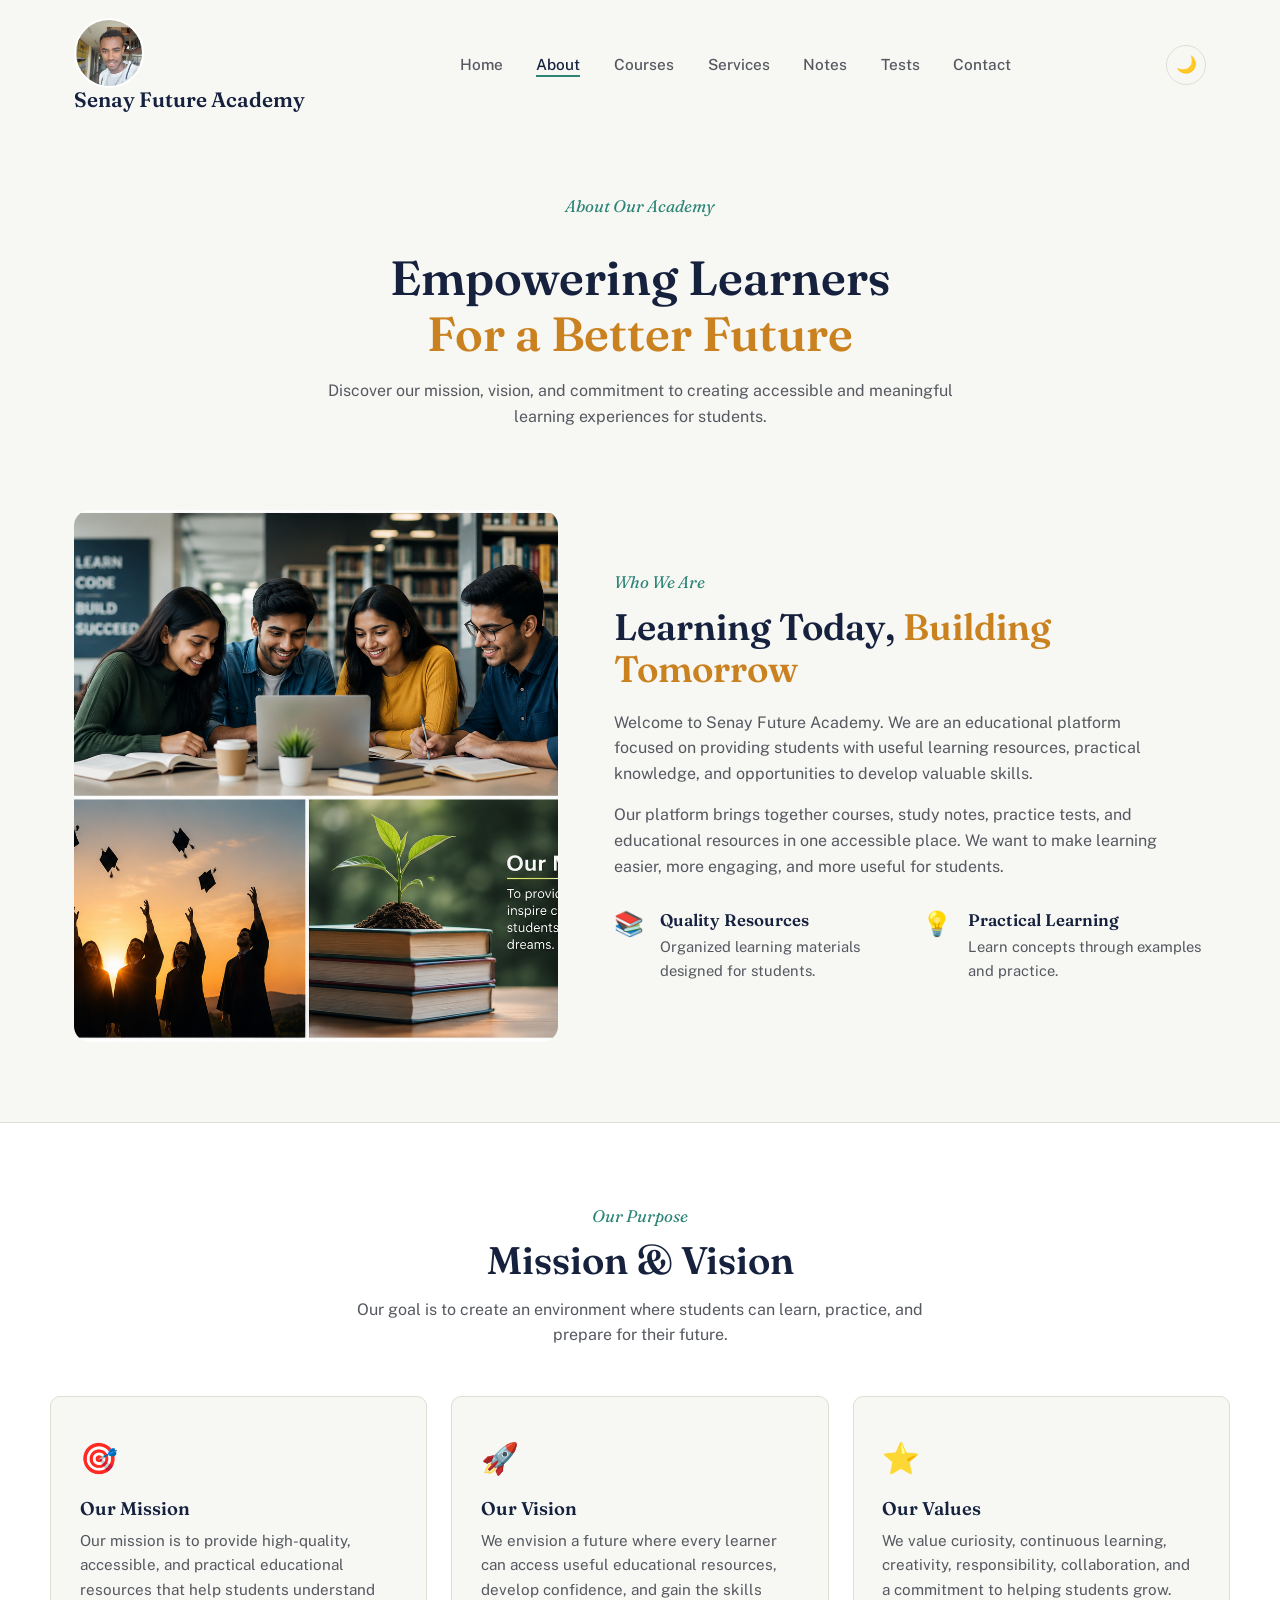
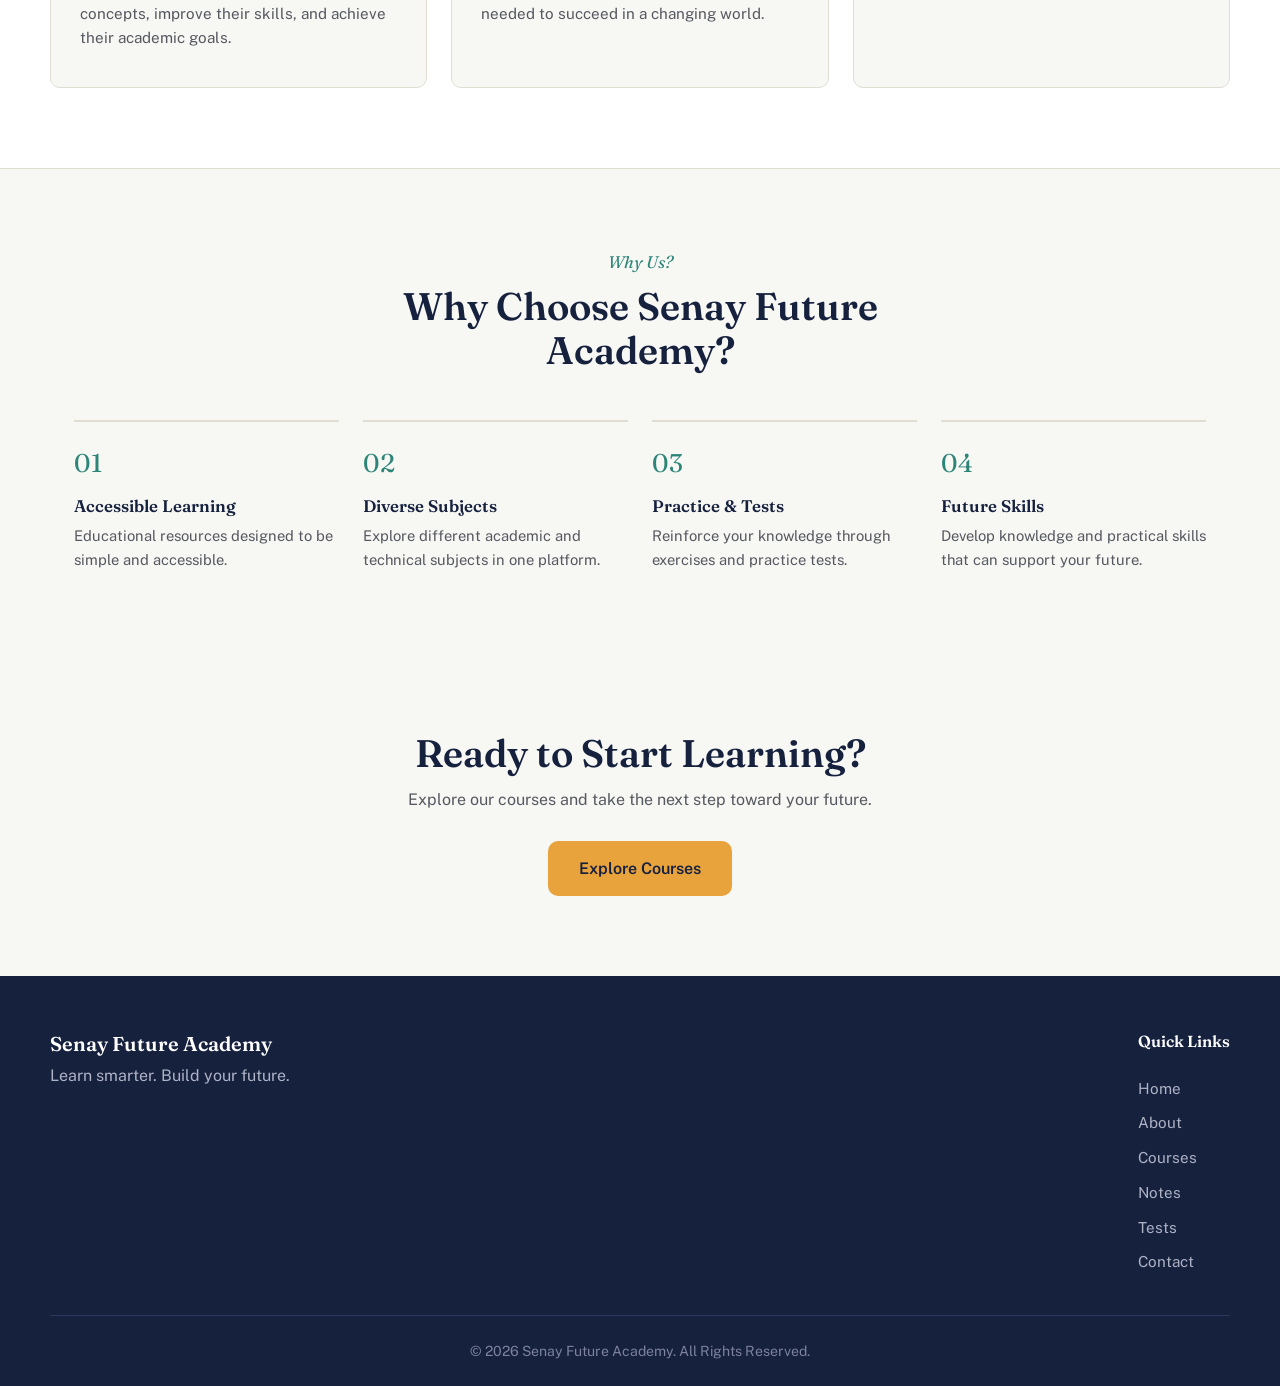
==== commit 58feb00d: "Update about.html" ====
--- a/about.html
+++ b/about.html
@@ -29,7 +29,7 @@
     <!-- Logo -->
     <div class="logo">
         
-            <img src="images/profile.png" alt="Senay Profile">
+            <img src="profile.png" alt="Senay Profile">
             <h2>Senay Future Academy</h2>
         
     </div>
@@ -151,7 +151,7 @@
 
             <div class="about-image-wrapper">
 
-                <img src="images/about.jpg"
+                <img src="about.jpg"
                      alt="Students learning together"
                      class="about-image">
 
